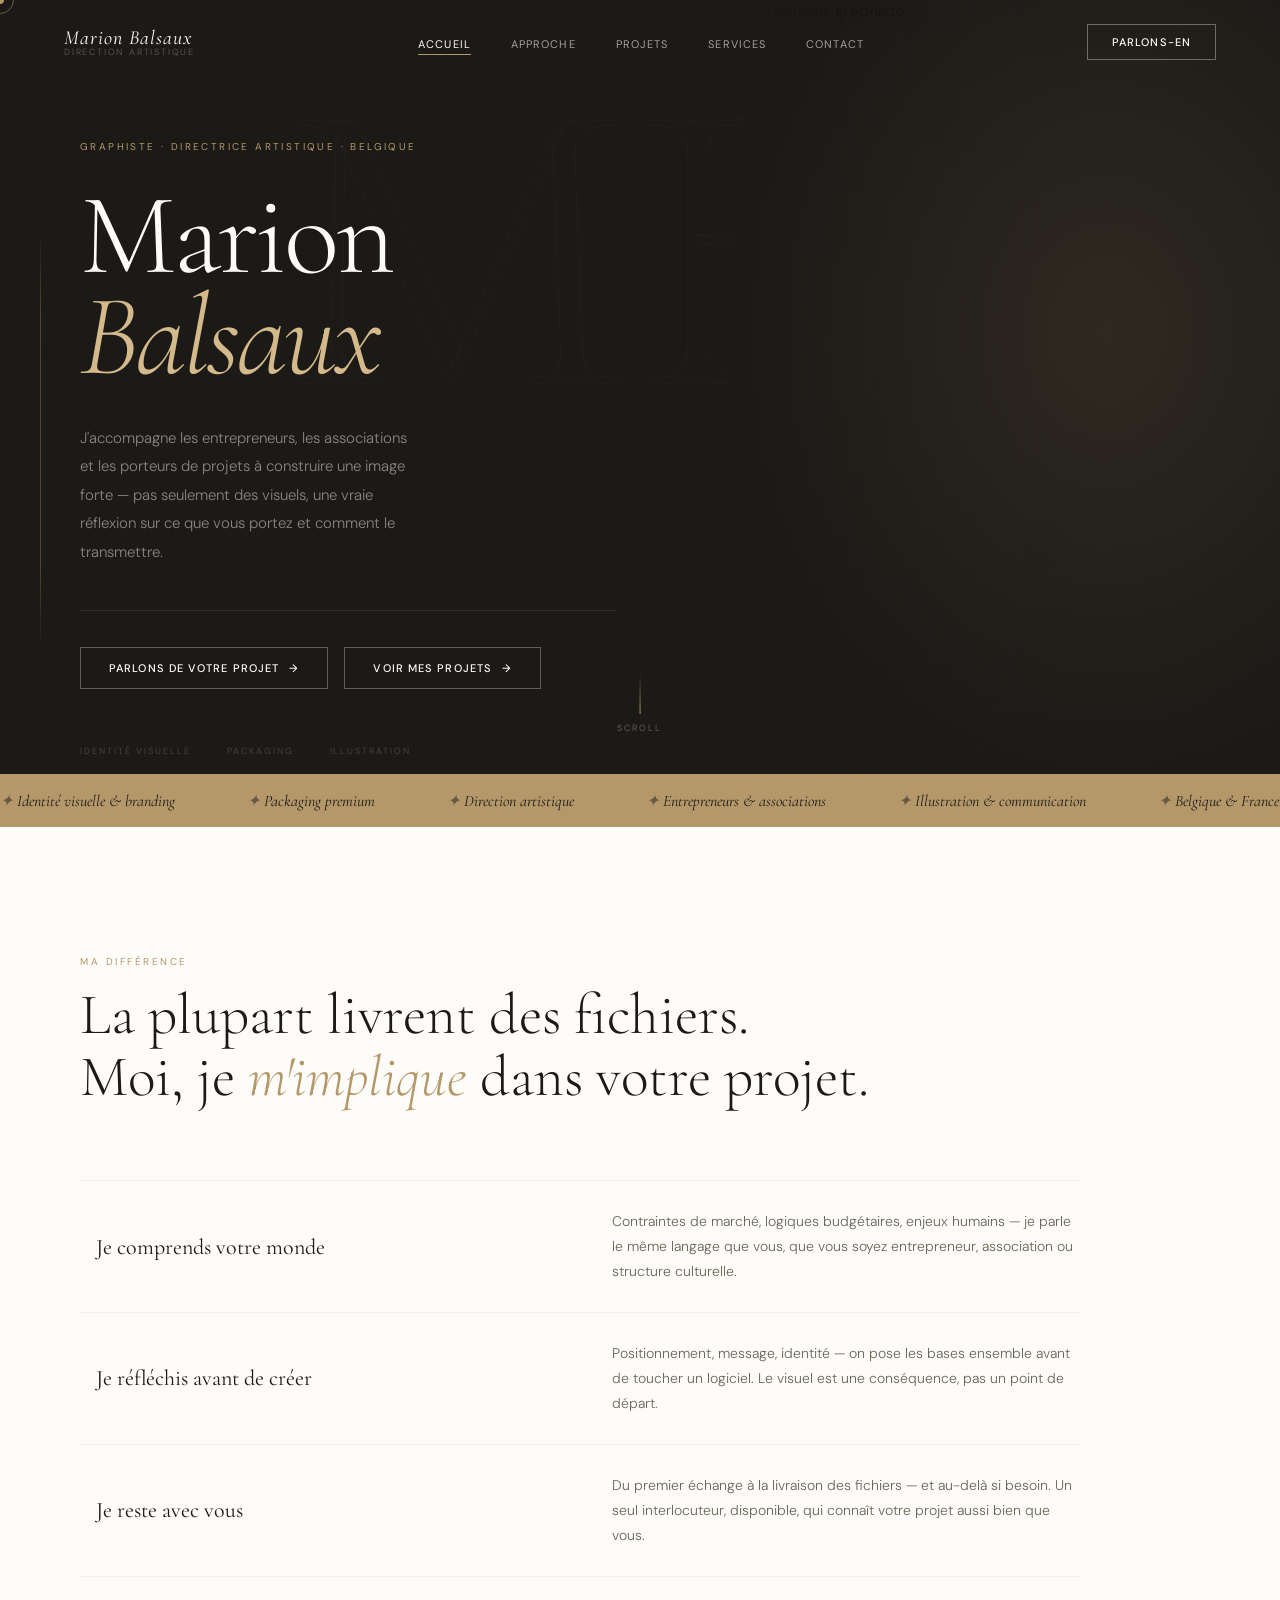
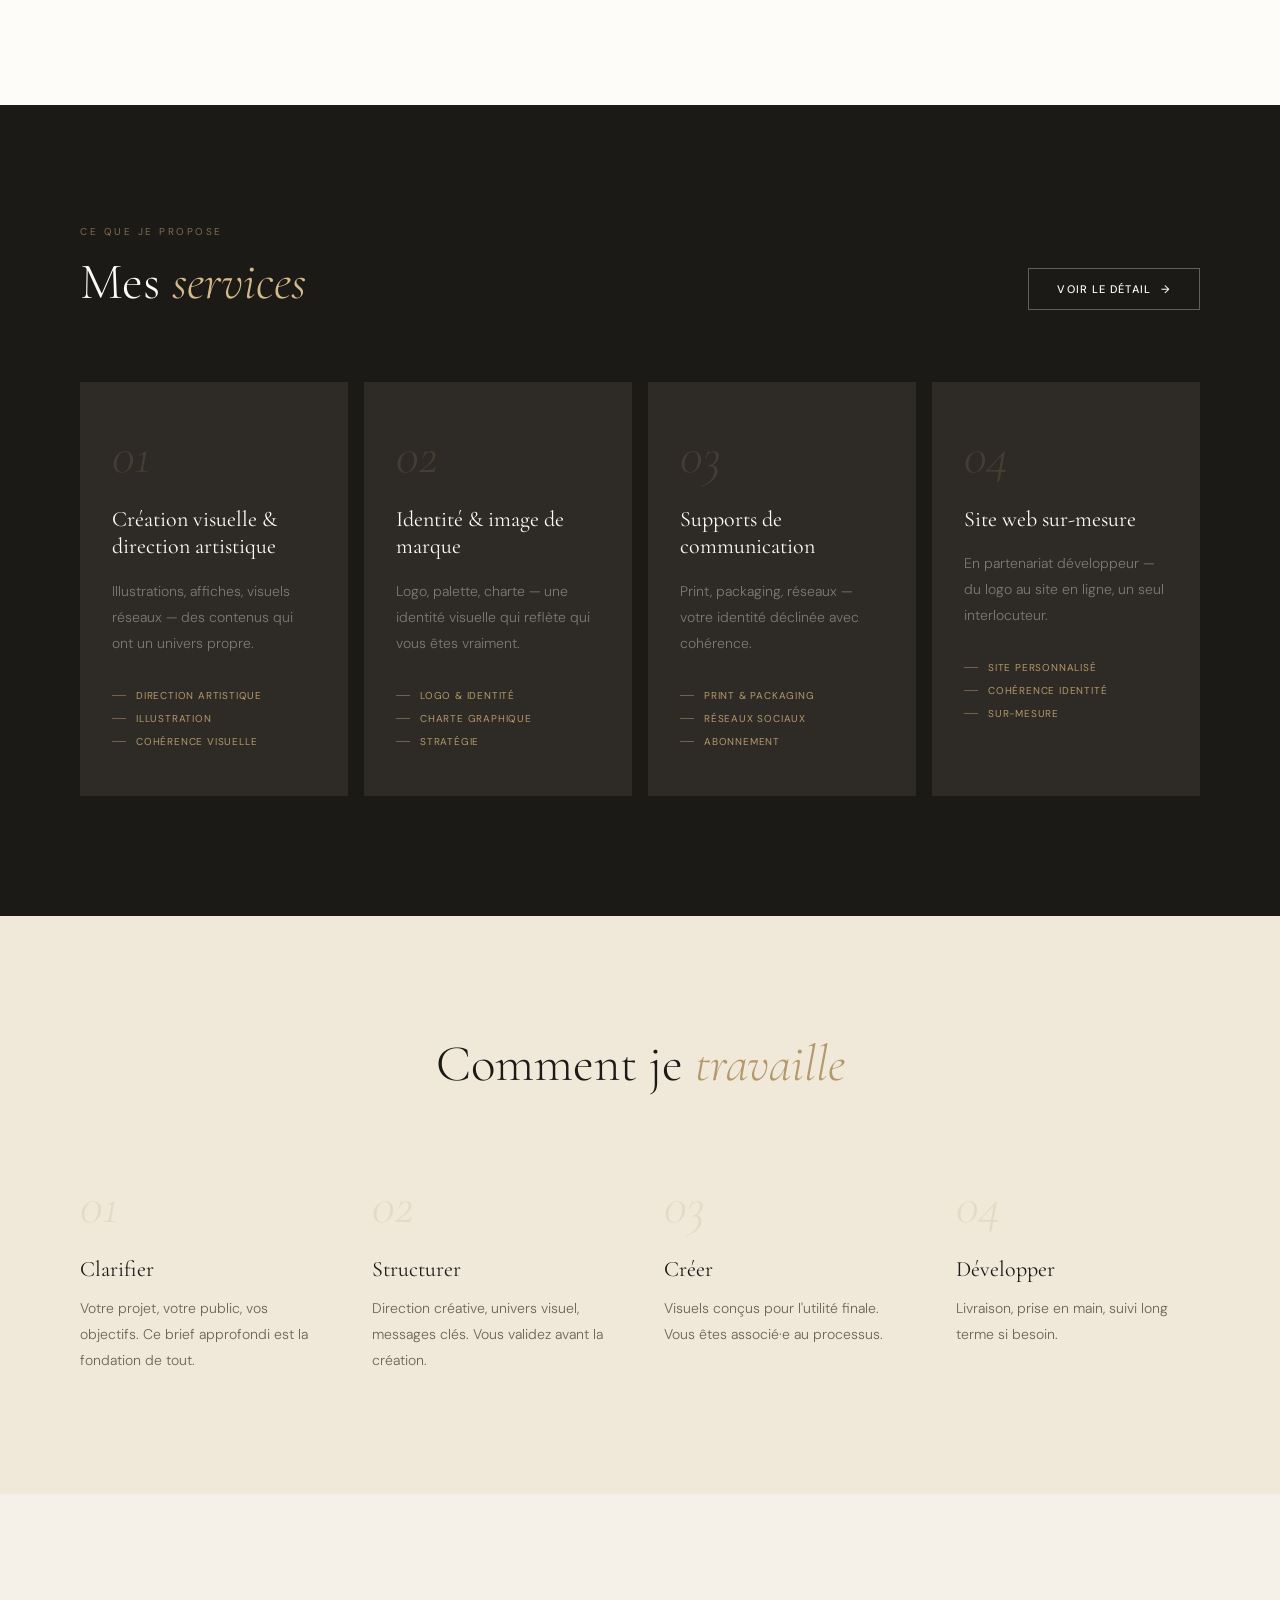
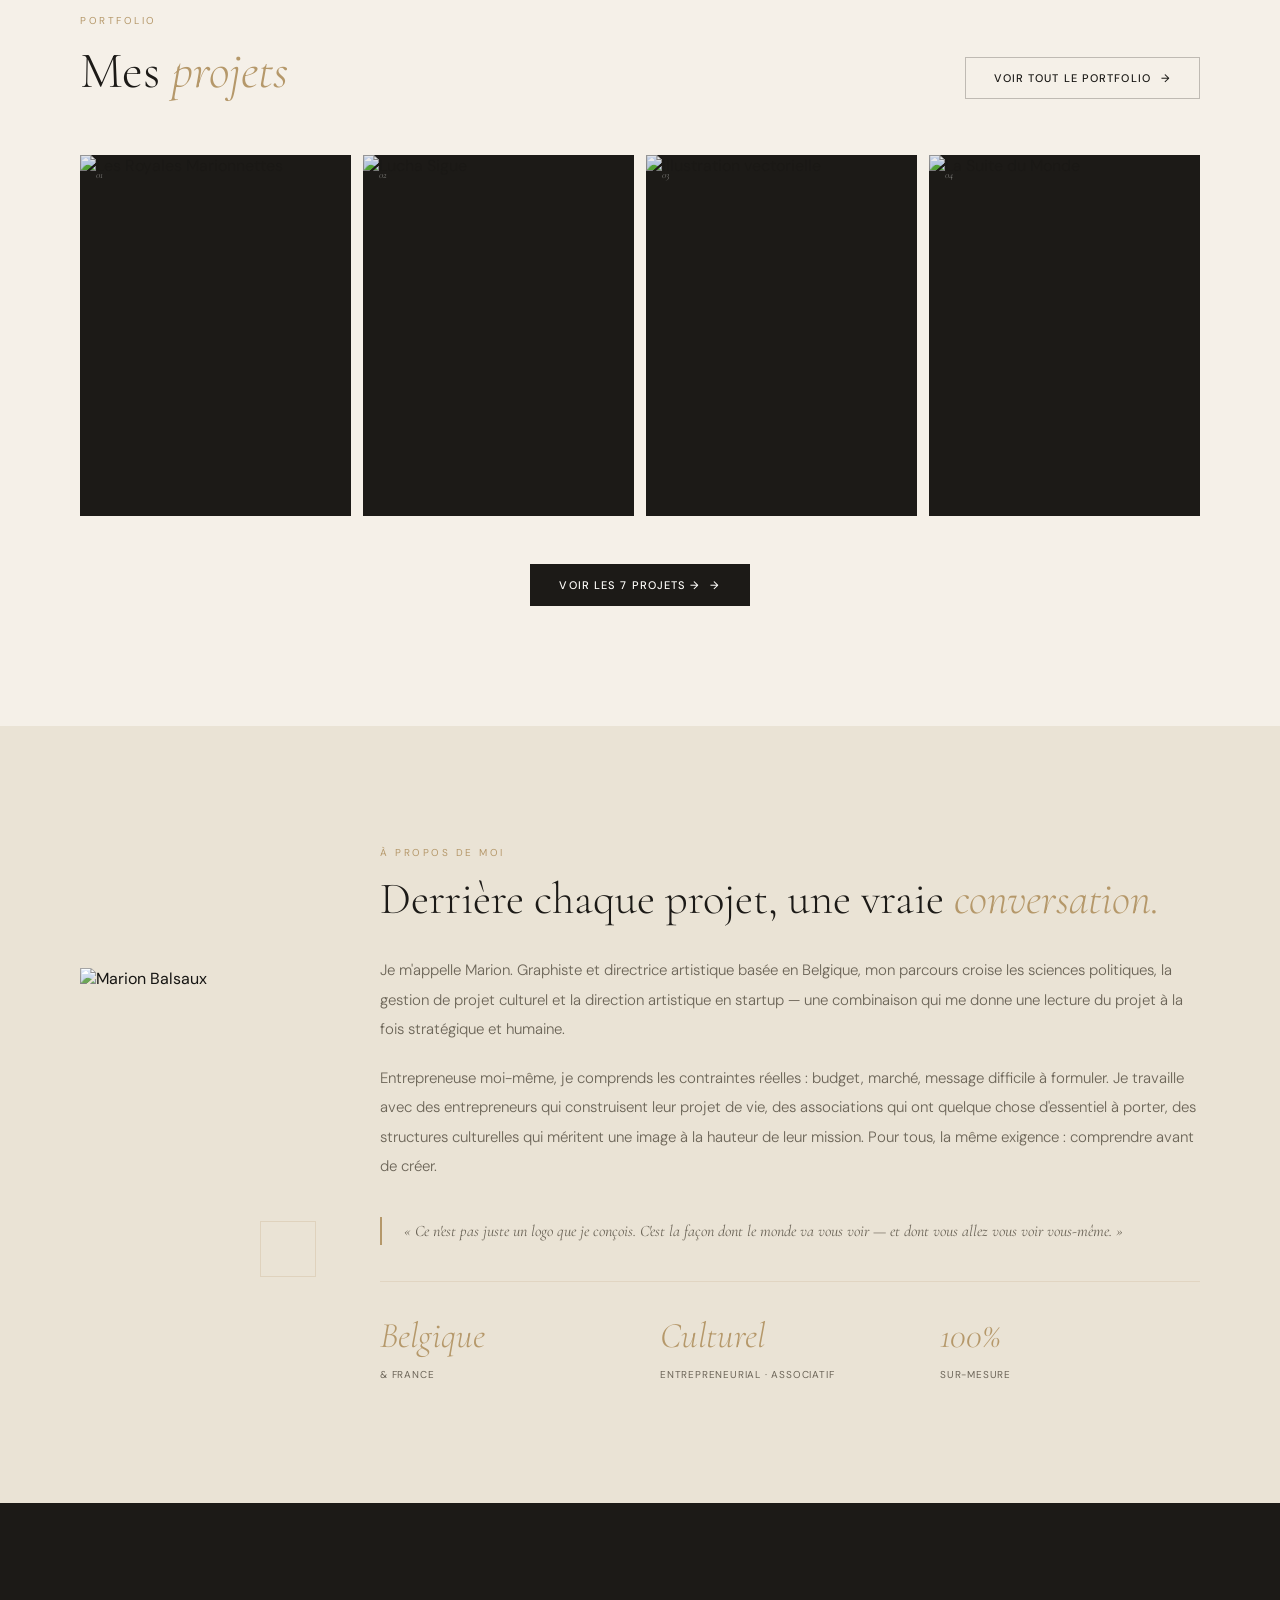
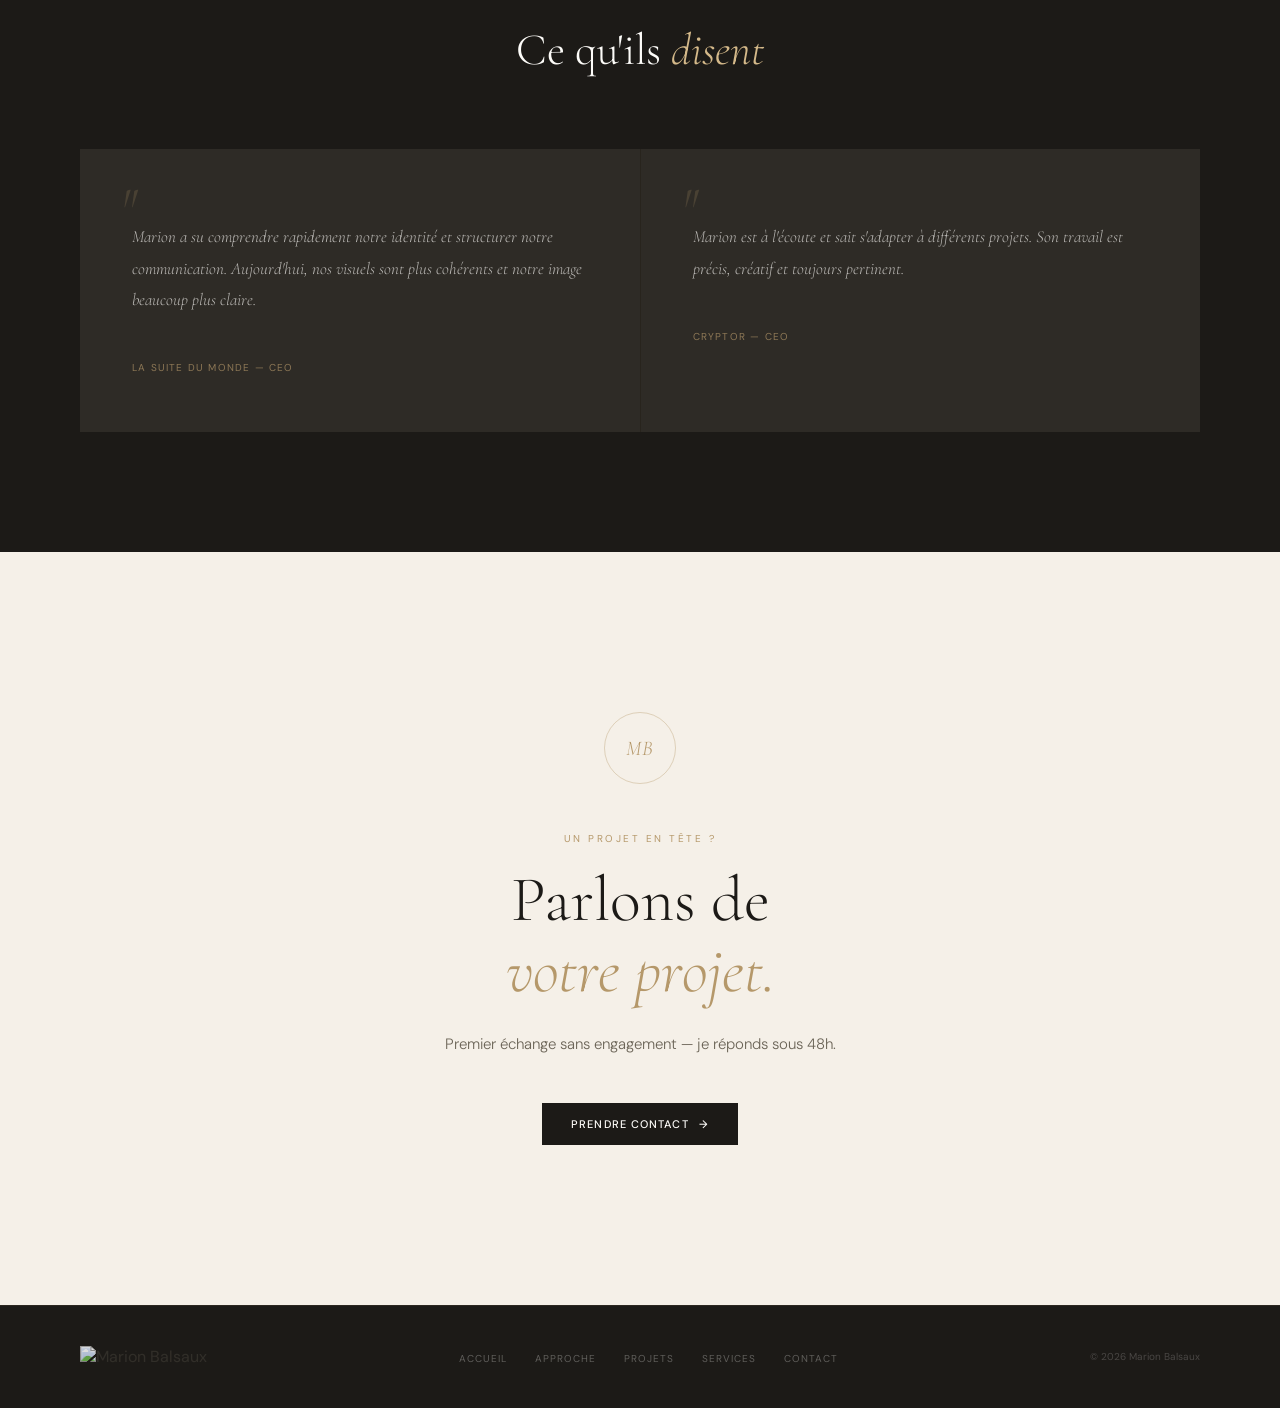
==== index.html @ 7f3f6e64 "Add files via upload" ====
<!DOCTYPE html>
<html lang="fr">
<head>
<meta charset="UTF-8"><meta name="viewport" content="width=device-width, initial-scale=1.0">
<title>Graphiste Belgique — Marion Balsaux | Identité visuelle & Direction artistique</title>
<meta name="description" content="Marion Balsaux, graphiste & directrice artistique en Belgique — identité visuelle, packaging, illustration et accompagnement créatif pour entrepreneurs, associations et porteurs de projets.">
<link rel="preconnect" href="https://fonts.googleapis.com"><link rel="preconnect" href="https://fonts.gstatic.com" crossorigin>
<link href="https://fonts.googleapis.com/css2?family=Cormorant+Garamond:ital,wght@0,300;0,400;0,600;1,300;1,400&family=DM+Sans:wght@300;400;500&display=swap" rel="stylesheet">
<link rel="stylesheet" href="styles.css">
<style>
/* ══════════════════════════════════════════
   HERO
══════════════════════════════════════════ */
.hero {
  height: 86vh;
  min-height: 580px;
  max-height: 900px;
  background: var(--dark);
  display: grid;
  grid-template-columns: 55% 45%;
  position: relative;
  overflow: hidden;
  align-items: stretch;
}
/* Canvas fumée */
#hero-smoke {
  position: absolute;
  inset: 0;
  width: 100%;
  height: 100%;
  pointer-events: none;
  z-index: 1;
  opacity: 1;
}

/* Filigrane décoratif */
.hero-bg-num {
  position: absolute;
  left: 22%;
  top: 40px;
  font-family: var(--serif);
  font-size: 420px;
  font-weight: 300;
  line-height: 1;
  color: transparent;
  -webkit-text-stroke: 1px rgba(181,152,106,.04);
  pointer-events: none;
  user-select: none;
  z-index: 1;
}

/* Colonne gauche */
.hero-left {
  padding: 140px 88px 72px 80px;
  display: flex;
  flex-direction: column;
  justify-content: flex-end;
  position: relative;
  z-index: 2;
}

/* Accent vertical doré — signature éditoriale */
.hero-left::before {
  content: '';
  position: absolute;
  left: 40px;
  top: 28%;
  bottom: 22%;
  width: 1px;
  background: linear-gradient(to bottom,
    transparent 0%,
    rgba(181,152,106,.35) 20%,
    rgba(181,152,106,.35) 80%,
    transparent 100%
  );
  z-index: 1;
}

.hero-eyebrow {
  font-size: 10px;
  letter-spacing: .24em;
  text-transform: uppercase;
  color: var(--gold);
  margin-bottom: 32px;
  opacity: 0;
  animation: fadeUp .8s ease .2s forwards;
}

.hero-title {
  font-family: var(--serif);
  font-size: clamp(72px, 9vw, 120px);
  font-weight: 300;
  line-height: .88;
  color: var(--white);
  margin-bottom: 36px;
  letter-spacing: -.028em;
  opacity: 0;
  animation: fadeUp .8s ease .35s forwards;
}
.hero-title em {
  font-style: italic;
  color: var(--gold-light);
  display: block;
}

.hero-desc {
  font-size: 15px;
  font-weight: 300;
  line-height: 1.9;
  color: rgba(253,252,249,.48);
  max-width: 340px;
  margin-bottom: 0;
  opacity: 0;
  animation: fadeUp .8s ease .5s forwards;
}

/* Séparateur + CTA */
.hero-actions {
  display: flex;
  gap: 16px;
  flex-wrap: wrap;
  opacity: 0;
  animation: fadeUp .8s ease .65s forwards;
  margin-top: 44px;
  padding-top: 36px;
  border-top: 1px solid rgba(253,252,249,.09);
}

/* Pied de hero — micro-détails éditoriaux */
.hero-meta {
  display: flex;
  gap: 36px;
  margin-top: 56px;
  opacity: 0;
  animation: fadeIn 1.2s ease 1s forwards;
}
.hero-meta-item {
  font-size: 9px;
  letter-spacing: .22em;
  text-transform: uppercase;
  color: rgba(253,252,249,.18);
}

/* Colonne droite — portrait éditorial DA */
.hero-right {
  position: relative;
  overflow: hidden;
  z-index: 2;
  display: flex;
  align-items: flex-end;
  justify-content: center;
  /* Découpe diagonale — signature éditoriale */
  clip-path: polygon(9% 0%, 100% 0%, 100% 100%, 0% 100%);
}

/* Traitement photo : N&B + contraste DA */
.hero-photo {
  width: 100%;
  height: 100%;
  object-fit: cover;
  object-position: center 15%;
  filter: grayscale(100%) contrast(1.3) brightness(.82);
  opacity: .55;
}

/* Gradient : fondu gauche + bas + touche dorée */
.hero-photo-overlay {
  position: absolute;
  inset: 0;
  background:
    linear-gradient(to right, var(--dark) 0%, rgba(28,26,23,.6) 28%, transparent 58%),
    linear-gradient(to top, var(--dark) 0%, transparent 16%);
  z-index: 1;
}

/* Voile duotone or — couche finale éditoriale */
.hero-right::after {
  content: '';
  position: absolute;
  inset: 0;
  background: radial-gradient(
    ellipse at 70% 40%,
    rgba(181,152,106,.12) 0%,
    transparent 65%
  );
  z-index: 2;
  pointer-events: none;
}

.hero-scroll {
  position: absolute;
  bottom: 40px;
  left: 50%;
  transform: translateX(-50%);
  display: flex;
  flex-direction: column;
  align-items: center;
  gap: 8px;
  font-size: 9px;
  letter-spacing: .22em;
  text-transform: uppercase;
  color: rgba(253,252,249,.3);
  opacity: 0;
  animation: fadeIn 1s ease 1.4s forwards;
  z-index: 3;
}
.hero-line {
  width: 1px;
  height: 40px;
  background: linear-gradient(to bottom, transparent, var(--gold));
  animation: scrollLine 2.4s ease-in-out infinite;
}

/* ══════════════════════════════════════════
   ABOUT STRIP
══════════════════════════════════════════ */
.about-strip {
  padding: 120px 80px;
  display: grid;
  /* Photo discrète à gauche — placeholder en attente d'une 2e photo de Marion */
  grid-template-columns: 220px 1fr;
  gap: 80px;
  align-items: center;
  background: var(--beige-dark);
}
.about-photo-wrap {
  position: relative;
  display: flex;
  flex-direction: column;
  align-items: flex-start;
}
/* Placeholder en attendant la photo About distincte */
.about-photo-placeholder {
  width: 100%;
  max-width: 220px;
  aspect-ratio: 3/4;
  border: 1px solid rgba(181,152,106,.18);
  display: flex;
  flex-direction: column;
  align-items: center;
  justify-content: center;
  gap: 18px;
  background: rgba(181,152,106,.03);
}
.about-placeholder-initials {
  font-family: var(--serif);
  font-size: 48px;
  font-weight: 300;
  font-style: italic;
  color: rgba(181,152,106,.22);
  letter-spacing: .06em;
  line-height: 1;
}
.about-placeholder-rule {
  width: 28px;
  height: 1px;
  background: rgba(181,152,106,.18);
}
.about-photo {
  width: 100%;
  max-width: 220px;
  aspect-ratio: 3/4;
  object-fit: cover;
  object-position: center 15%;
  display: block;
  filter: saturate(.65) contrast(1.05);
}
.about-photo-deco {
  position: absolute;
  bottom: -16px;
  right: -16px;
  width: 56px;
  height: 56px;
  border: 1px solid rgba(181,152,106,.22);
}
.about-title {
  font-family: var(--serif);
  font-size: clamp(34px, 3.5vw, 52px);
  font-weight: 300;
  line-height: 1.1;
  margin-bottom: 32px;
}
.about-title em { font-style: italic; color: var(--gold); }
.about-text {
  font-size: 15px;
  font-weight: 300;
  line-height: 1.95;
  color: var(--text-muted);
  margin-bottom: 20px;
}
.about-quote {
  font-family: var(--serif);
  font-size: 16px;
  font-style: italic;
  color: var(--text-muted);
  border-left: 2px solid var(--gold);
  padding-left: 22px;
  margin: 36px 0;
  line-height: 1.75;
}
.about-stats {
  display: grid;
  grid-template-columns: repeat(3, 1fr);
  gap: 20px;
  padding-top: 36px;
  border-top: 1px solid rgba(181,152,106,.18);
  margin-top: 36px;
}
.stat-n {
  font-family: var(--serif);
  font-size: 36px;
  font-weight: 300;
  font-style: italic;
  color: var(--gold);
  display: block;
  line-height: 1;
  margin-bottom: 8px;
}
.stat-l {
  font-size: 10px;
  letter-spacing: .08em;
  text-transform: uppercase;
  color: var(--text-muted);
  line-height: 1.6;
}

/* ══════════════════════════════════════════
   INTRO — LA DIFFÉRENCE
══════════════════════════════════════════ */
.intro {
  padding: 128px 80px;
  background: var(--white);
}
.intro-inner { max-width: 1000px; }
.intro-title {
  font-family: var(--serif);
  font-size: clamp(40px, 4.5vw, 66px);
  font-weight: 300;
  line-height: 1.08;
  margin-bottom: 72px;
}
.intro-title em { font-style: italic; color: var(--gold); }
.pillars { display: flex; flex-direction: column; }
.pillar {
  padding: 28px 0 28px 16px;
  border-bottom: 1px solid rgba(181,152,106,.13);
  display: grid;
  grid-template-columns: 1fr 1fr;
  gap: 48px;
  align-items: center;
  transition: padding-left .35s ease, background .35s ease;
  cursor: default;
}
.pillar:first-child { border-top: 1px solid rgba(181,152,106,.13); }
.pillar:hover { padding-left: 28px; background: rgba(181,152,106,.03); }
.pillar-name {
  font-family: var(--serif);
  font-size: 22px;
  font-weight: 400;
}
.pillar-desc {
  font-size: 14px;
  font-weight: 300;
  color: var(--text-muted);
  line-height: 1.78;
}

/* ══════════════════════════════════════════
   SERVICES CARDS (dark)
══════════════════════════════════════════ */
.svcs-dark { background: var(--dark); padding: 120px 80px; }
.svcs-dark-header {
  display: flex;
  justify-content: space-between;
  align-items: flex-end;
  margin-bottom: 72px;
}
.svcs-title {
  font-family: var(--serif);
  font-size: clamp(36px, 4vw, 54px);
  font-weight: 300;
  color: var(--white);
  line-height: 1.1;
}
.svcs-title em { font-style: italic; color: var(--gold-light); }
.svcs-grid {
  display: grid;
  grid-template-columns: repeat(4, 1fr);
  gap: 16px;
  background: transparent;
}
.svc {
  background: var(--dark-mid);
  padding: 48px 32px;
  transition: background .35s;
  cursor: none;
}
.svc:hover { background: rgba(50,47,42,1); }
.svc-n {
  font-family: var(--serif);
  font-size: 52px;
  font-style: italic;
  font-weight: 300;
  color: rgba(181,152,106,.18);
  line-height: 1;
  margin-bottom: 24px;
  display: block;
  user-select: none;
}
.svc-t {
  font-family: var(--serif);
  font-size: 22px;
  font-weight: 400;
  color: var(--white);
  line-height: 1.25;
  margin-bottom: 18px;
}
.svc-d {
  font-size: 14px;
  font-weight: 300;
  color: rgba(253,252,249,.38);
  line-height: 1.85;
  margin-bottom: 32px;
}
.svc-tags { display: flex; flex-direction: column; gap: 10px; }
.svc-tag {
  font-size: 10px;
  letter-spacing: .08em;
  text-transform: uppercase;
  color: var(--gold);
  display: flex;
  align-items: center;
  gap: 10px;
}
.svc-tag::before {
  content: '';
  width: 14px;
  height: 1px;
  background: var(--gold);
  flex-shrink: 0;
  opacity: .5;
}

/* ══════════════════════════════════════════
   MÉTHODE
══════════════════════════════════════════ */
.meth { padding: 120px 80px; background: var(--beige-mid); }
.meth-title {
  font-family: var(--serif);
  font-size: clamp(36px, 4vw, 54px);
  font-weight: 300;
  line-height: 1.1;
  text-align: center;
  margin-bottom: 88px;
}
.meth-title em { font-style: italic; color: var(--gold); }
.meth-steps {
  display: grid;
  grid-template-columns: repeat(4, 1fr);
  gap: 48px;
  position: relative;
}
.meth-steps::before { display: none; }
.meth-step { text-align: left; }
.meth-num {
  font-family: var(--serif);
  font-size: 52px;
  font-style: italic;
  font-weight: 300;
  color: rgba(181,152,106,.18);
  line-height: 1;
  margin-bottom: 24px;
  display: block;
  user-select: none;
}
.meth-nt {
  font-family: var(--serif);
  font-size: 22px;
  font-weight: 400;
  margin-bottom: 14px;
}
.meth-nd {
  font-size: 14px;
  font-weight: 300;
  line-height: 1.85;
  color: var(--text-muted);
}

/* ══════════════════════════════════════════
   PROJETS — APERÇU HOME (layout éditorial)
   Inspiration : book de DA / galerie de studio
   Titres sous les images, pas d'overlay générique
══════════════════════════════════════════ */
/* ═══════════════════════════════════════════
   SECTION PROJETS HOME — grille 4 colonnes
═══════════════════════════════════════════ */
.projets-home { padding: 120px 80px; background: var(--beige); }
.projets-home-header {
  display: flex;
  justify-content: space-between;
  align-items: flex-end;
  margin-bottom: 56px;
}
.projets-title {
  font-family: var(--serif);
  font-size: clamp(36px, 4vw, 54px);
  font-weight: 300;
  line-height: 1.1;
}
.projets-title em { font-style: italic; color: var(--gold); }

/* Grille 4 colonnes */
.proj-grid {
  display: grid;
  grid-template-columns: repeat(4, 1fr);
  gap: 12px;
}
.proj-thumb {
  display: block;
  text-decoration: none;
  position: relative;
  overflow: hidden;
  background: var(--dark);
  cursor: none;
}
/* Image — ratio portrait, toujours rempli */
.proj-thumb-img {
  aspect-ratio: 3/4;
  overflow: hidden;
  display: block;
}
.proj-thumb-img img {
  width: 100%; height: 100%;
  object-fit: cover;
  display: block;
  transition: transform .9s cubic-bezier(.25,.46,.45,.94), opacity .4s;
  filter: brightness(.92);
}
.proj-thumb:hover .proj-thumb-img img {
  transform: scale(1.06);
  opacity: .75;
  filter: brightness(.7);
}
/* Numéro discret en haut */
.proj-thumb-num {
  position: absolute; top: 14px; left: 16px;
  font-family: var(--serif); font-size: 10px; font-style: italic;
  color: rgba(253,252,249,.4);
  z-index: 2; pointer-events: none;
}
/* Overlay — révélé au hover */
.proj-thumb-overlay {
  position: absolute; inset: 0;
  background: linear-gradient(to top, rgba(20,18,16,.90) 45%, rgba(20,18,16,.1) 85%);
  display: flex; flex-direction: column; justify-content: flex-end;
  padding: 28px 22px;
  opacity: 0;
  transform: translateY(8px);
  transition: opacity .35s ease, transform .35s ease;
}
.proj-thumb:hover .proj-thumb-overlay { opacity: 1; transform: translateY(0); }
.proj-thumb-cat {
  font-size: 8px; letter-spacing: .2em; text-transform: uppercase;
  color: var(--gold-light); margin-bottom: 10px; display: block;
}
.proj-thumb-name {
  font-family: var(--serif); font-size: 18px; font-weight: 400;
  font-style: italic; color: var(--white); display: block; line-height: 1.2;
}
.proj-thumb-arrow {
  display: inline-block; font-size: 13px; color: var(--gold);
  margin-top: 10px; transform: translateX(-8px);
  transition: transform .3s ease; opacity: 0;
  transition: transform .35s ease, opacity .35s ease;
}
.proj-thumb:hover .proj-thumb-arrow { transform: translateX(0); opacity: 1; }

.ph-footer { margin-top: 48px; text-align: center; }

/* ══════════════════════════════════════════
   TÉMOIGNAGES
══════════════════════════════════════════ */
.testi { background: var(--dark); padding: 120px 80px; }
.testi-title {
  font-family: var(--serif);
  font-size: clamp(36px, 3.5vw, 52px);
  font-weight: 300;
  color: var(--white);
  text-align: center;
  margin-bottom: 72px;
}
.testi-title em { font-style: italic; color: var(--gold-light); }
.testi-grid {
  display: grid;
  grid-template-columns: 1fr 1fr;
  gap: 1px;
  background: rgba(181,152,106,.08);
}
.testi-c {
  background: var(--dark-mid);
  padding: 56px 52px;
  position: relative;
}
.testi-c::before {
  content: '"';
  position: absolute;
  top: 32px;
  left: 40px;
  font-family: var(--serif);
  font-size: 52px;
  font-style: italic;
  color: var(--gold);
  opacity: .2;
  line-height: 1;
}
.testi-tx {
  font-family: var(--serif);
  font-size: 17px;
  font-style: italic;
  font-weight: 300;
  line-height: 1.85;
  color: rgba(253,252,249,.68);
  margin-bottom: 40px;
  padding-top: 16px;
}
.testi-au {
  font-size: 10px;
  letter-spacing: .12em;
  text-transform: uppercase;
  color: var(--gold);
  opacity: .7;
}

/* ══════════════════════════════════════════
   RESPONSIVE
══════════════════════════════════════════ */
@media(max-width:900px){
  .hero { grid-template-columns: 1fr; height: auto; min-height: auto; max-height: none; }
  .hero-left { padding: 120px 24px 80px; min-height: 90vh; border-left: none; }
  .hero-left::before { display: none; }
  .hero-right { display: none; }
  .hero-meta { flex-wrap: wrap; gap: 16px; margin-top: 36px; }
  .about-strip { grid-template-columns: 1fr; padding: 80px 24px; gap: 40px; }
  .about-photo-wrap { display: none; }
  .intro { padding: 80px 24px; }
  .svcs-dark { padding: 80px 24px; }
  .svcs-grid { grid-template-columns: 1fr; }
  .svcs-dark-header { flex-direction: column; align-items: flex-start; gap: 20px; }
  .meth { padding: 80px 24px; }
  .meth-steps { grid-template-columns: 1fr 1fr; gap: 32px; }
  .meth-steps::before { display: none; }
  .projets-home { padding: 80px 24px; }
  .projets-home-header { flex-direction: column; align-items: flex-start; gap: 20px; }
  .proj-grid { grid-template-columns: repeat(2, 1fr); gap: 2px; }
  .ph-col { flex-direction: row; }
  .testi { padding: 80px 24px; }
  .testi-grid { grid-template-columns: 1fr; background: none; gap: 2px; }
}
</style>
</head>
<body>
<div class="cursor" id="cursor"></div>
<div class="cursor-follower" id="follower"></div>

<nav id="main-nav">
  <a href="index.html" class="nav-logo">
    <span class="nav-logo-mb"><span>Marion Balsaux</span><span>Direction Artistique</span></span>
  </a>
  <ul class="nav-links">
    <li><a href="index.html" class="active">Accueil</a></li>
    <li><a href="approche.html">Approche</a></li>
    <li><a href="projets.html">Projets</a></li>
    <li><a href="services.html">Services</a></li>
    <li><a href="contact.html">Contact</a></li>
  </ul>
  <a href="contact.html" class="nav-cta">Parlons-en</a>
</nav>

<!-- HERO -->
<section class="hero">
  <canvas id="hero-smoke" aria-hidden="true"></canvas>
  <div class="hero-bg-num">MB</div>
  <div class="hero-left">
    <p class="hero-eyebrow">Graphiste · Directrice artistique · Belgique</p>
    <h1 class="hero-title">Marion<br><em>Balsaux</em></h1>
    <p class="hero-desc">J'accompagne les entrepreneurs, les associations et les porteurs de projets à construire une image forte — pas seulement des visuels, une vraie réflexion sur ce que vous portez et comment le transmettre.</p>
    <div class="hero-actions">
      <a href="contact.html" class="btn btn--outline-w">Parlons de votre projet</a>
      <a href="projets.html" class="btn btn--outline-w" style="background:transparent">Voir mes projets</a>
    </div>
    <div class="hero-meta">
      <span class="hero-meta-item">Identité visuelle</span>
      <span class="hero-meta-item">Packaging</span>
      <span class="hero-meta-item">Illustration</span>
    </div>
  </div>
  <div class="hero-right">
    <img src="images/site/photo-marion-hero.jpg" alt="Marion Balsaux graphiste" class="hero-photo">
    <div class="hero-photo-overlay"></div>
  </div>
  <div class="hero-scroll"><div class="hero-line"></div><span>Scroll</span></div>
</section>

<!-- MARQUEE -->
<div class="marquee-band">
  <div class="marquee-inner">
    <span class="marquee-item">Identité visuelle & branding</span>
    <span class="marquee-item">Packaging premium</span>
    <span class="marquee-item">Direction artistique</span>
    <span class="marquee-item">Entrepreneurs & associations</span>
    <span class="marquee-item">Illustration & communication</span>
    <span class="marquee-item">Belgique & France</span>
    <span class="marquee-item">Identité visuelle & branding</span>
    <span class="marquee-item">Packaging premium</span>
    <span class="marquee-item">Direction artistique</span>
    <span class="marquee-item">Entrepreneurs & associations</span>
    <span class="marquee-item">Illustration & communication</span>
    <span class="marquee-item">Belgique & France</span>
  </div>
</div>

<!-- INTRO / DIFFÉRENCE -->
<section class="intro">
  <div class="intro-inner">
    <span class="label">Ma différence</span>
    <h2 class="intro-title reveal">La plupart livrent des fichiers.<br>Moi, je <em>m'implique</em> dans votre projet.</h2>
    <div class="pillars">
      <div class="pillar reveal" data-delay="0">
        <span class="pillar-name">Je comprends votre monde</span>
        <span class="pillar-desc">Contraintes de marché, logiques budgétaires, enjeux humains — je parle le même langage que vous, que vous soyez entrepreneur, association ou structure culturelle.</span>
      </div>
      <div class="pillar reveal" data-delay="80">
        <span class="pillar-name">Je réfléchis avant de créer</span>
        <span class="pillar-desc">Positionnement, message, identité — on pose les bases ensemble avant de toucher un logiciel. Le visuel est une conséquence, pas un point de départ.</span>
      </div>
      <div class="pillar reveal" data-delay="160">
        <span class="pillar-name">Je reste avec vous</span>
        <span class="pillar-desc">Du premier échange à la livraison des fichiers — et au-delà si besoin. Un seul interlocuteur, disponible, qui connaît votre projet aussi bien que vous.</span>
      </div>
    </div>
  </div>
</section>

<!-- SERVICES -->
<section class="svcs-dark">
  <div class="svcs-dark-header reveal">
    <div><span class="label label--light">Ce que je propose</span><h2 class="svcs-title">Mes <em>services</em></h2></div>
    <a href="services.html" class="btn btn--outline-w" style="font-size:11px">Voir le détail</a>
  </div>
  <div class="svcs-grid">
    <div class="svc reveal" data-delay="0">
      <span class="svc-n">01</span>
      <h3 class="svc-t">Création visuelle & direction artistique</h3>
      <p class="svc-d">Illustrations, affiches, visuels réseaux — des contenus qui ont un univers propre.</p>
      <div class="svc-tags"><span class="svc-tag">Direction artistique</span><span class="svc-tag">Illustration</span><span class="svc-tag">Cohérence visuelle</span></div>
    </div>
    <div class="svc reveal" data-delay="80">
      <span class="svc-n">02</span>
      <h3 class="svc-t">Identité & image de marque</h3>
      <p class="svc-d">Logo, palette, charte — une identité visuelle qui reflète qui vous êtes vraiment.</p>
      <div class="svc-tags"><span class="svc-tag">Logo & identité</span><span class="svc-tag">Charte graphique</span><span class="svc-tag">Stratégie</span></div>
    </div>
    <div class="svc reveal" data-delay="160">
      <span class="svc-n">03</span>
      <h3 class="svc-t">Supports de communication</h3>
      <p class="svc-d">Print, packaging, réseaux — votre identité déclinée avec cohérence.</p>
      <div class="svc-tags"><span class="svc-tag">Print & packaging</span><span class="svc-tag">Réseaux sociaux</span><span class="svc-tag">Abonnement</span></div>
    </div>
    <div class="svc reveal" data-delay="240">
      <span class="svc-n">04</span>
      <h3 class="svc-t">Site web sur-mesure</h3>
      <p class="svc-d">En partenariat développeur — du logo au site en ligne, un seul interlocuteur.</p>
      <div class="svc-tags"><span class="svc-tag">Site personnalisé</span><span class="svc-tag">Cohérence identité</span><span class="svc-tag">Sur-mesure</span></div>
    </div>
  </div>
</section>

<!-- MÉTHODE -->
<section class="meth">
  <h2 class="meth-title reveal">Comment je <em>travaille</em></h2>
  <div class="meth-steps">
    <div class="meth-step reveal" data-delay="0"><div class="meth-num">01</div><h3 class="meth-nt">Clarifier</h3><p class="meth-nd">Votre projet, votre public, vos objectifs. Ce brief approfondi est la fondation de tout.</p></div>
    <div class="meth-step reveal" data-delay="100"><div class="meth-num">02</div><h3 class="meth-nt">Structurer</h3><p class="meth-nd">Direction créative, univers visuel, messages clés. Vous validez avant la création.</p></div>
    <div class="meth-step reveal" data-delay="200"><div class="meth-num">03</div><h3 class="meth-nt">Créer</h3><p class="meth-nd">Visuels conçus pour l'utilité finale. Vous êtes associé·e au processus.</p></div>
    <div class="meth-step reveal" data-delay="300"><div class="meth-num">04</div><h3 class="meth-nt">Développer</h3><p class="meth-nd">Livraison, prise en main, suivi long terme si besoin.</p></div>
  </div>
</section>

<!-- PROJETS APERÇU — 4 colonnes -->
<section class="projets-home">
  <div class="projets-home-header reveal">
    <div><span class="label">Portfolio</span><h2 class="projets-title">Mes <em>projets</em></h2></div>
    <a href="projets.html" class="btn btn--light">Voir tout le portfolio</a>
  </div>
  <div class="proj-grid">

    <a href="projets.html#royales" class="proj-thumb reveal" data-delay="0">
      <span class="proj-thumb-num">01</span>
      <div class="proj-thumb-img">
        <img src="images/royales/royales-01.jpg" alt="Les Royales Marionnettes">
      </div>
      <div class="proj-thumb-overlay">
        <span class="proj-thumb-cat">Branding · Print · Scénographie</span>
        <span class="proj-thumb-name">Les Royales Marionnettes</span>
        <span class="proj-thumb-arrow">→</span>
      </div>
    </a>

    <a href="projets.html#lucha" class="proj-thumb reveal" data-delay="80">
      <span class="proj-thumb-num">02</span>
      <div class="proj-thumb-img">
        <img src="images/lucha/lucha-02.jpg" alt="Lucha Sigue">
      </div>
      <div class="proj-thumb-overlay">
        <span class="proj-thumb-cat">Branding · Identité · Packaging</span>
        <span class="proj-thumb-name">Lucha Sigue</span>
        <span class="proj-thumb-arrow">→</span>
      </div>
    </a>

    <a href="projets.html#dad" class="proj-thumb reveal" data-delay="160">
      <span class="proj-thumb-num">03</span>
      <div class="proj-thumb-img">
        <img src="images/dad/dad-01.png" alt="Illustration vectorielle">
      </div>
      <div class="proj-thumb-overlay">
        <span class="proj-thumb-cat">Illustration vectorielle</span>
        <span class="proj-thumb-name">Illustration vectorielle</span>
        <span class="proj-thumb-arrow">→</span>
      </div>
    </a>

    <a href="projets.html#suite" class="proj-thumb reveal" data-delay="240">
      <span class="proj-thumb-num">04</span>
      <div class="proj-thumb-img">
        <img src="images/suite/suite-02.png" alt="La Suite du Monde">
      </div>
      <div class="proj-thumb-overlay">
        <span class="proj-thumb-cat">Illustration · Web · Stratégie</span>
        <span class="proj-thumb-name">La Suite du Monde</span>
        <span class="proj-thumb-arrow">→</span>
      </div>
    </a>

  </div>
  <div class="ph-footer reveal"><a href="projets.html" class="btn btn--dark">Voir les 7 projets →</a></div>
</section>

<!-- ABOUT -->
<section class="about-strip">
  <div class="about-photo-wrap reveal-l">
    <img src="images/site/photo-marion2.jpg" alt="Marion Balsaux" class="about-photo">
    <div class="about-photo-deco"></div>
  </div>
  <div class="reveal-r">
    <span class="label">À propos de moi</span>
    <h2 class="about-title">Derrière chaque projet, une vraie <em>conversation.</em></h2>
    <p class="about-text">Je m'appelle Marion. Graphiste et directrice artistique basée en Belgique, mon parcours croise les sciences politiques, la gestion de projet culturel et la direction artistique en startup — une combinaison qui me donne une lecture du projet à la fois stratégique et humaine.</p>
    <p class="about-text">Entrepreneuse moi-même, je comprends les contraintes réelles : budget, marché, message difficile à formuler. Je travaille avec des entrepreneurs qui construisent leur projet de vie, des associations qui ont quelque chose d'essentiel à porter, des structures culturelles qui méritent une image à la hauteur de leur mission. Pour tous, la même exigence : comprendre avant de créer.</p>
    <blockquote class="about-quote">« Ce n'est pas juste un logo que je conçois. C'est la façon dont le monde va vous voir — et dont vous allez vous voir vous-même. »</blockquote>
    <div class="about-stats">
      <div><span class="stat-n">Belgique</span><span class="stat-l">& France</span></div>
      <div><span class="stat-n">Culturel</span><span class="stat-l">Entrepreneurial · Associatif</span></div>
      <div><span class="stat-n">100%</span><span class="stat-l">Sur-mesure</span></div>
    </div>
  </div>
</section>

<!-- TESTI -->
<section class="testi">
  <h2 class="testi-title reveal">Ce qu'ils <em>disent</em></h2>
  <div class="testi-grid">
    <div class="testi-c reveal" data-delay="0"><p class="testi-tx">Marion a su comprendre rapidement notre identité et structurer notre communication. Aujourd'hui, nos visuels sont plus cohérents et notre image beaucoup plus claire.</p><span class="testi-au">La Suite du Monde — CEO</span></div>
    <div class="testi-c reveal" data-delay="120"><p class="testi-tx">Marion est à l'écoute et sait s'adapter à différents projets. Son travail est précis, créatif et toujours pertinent.</p><span class="testi-au">Cryptor — CEO</span></div>
  </div>
</section>

<!-- CTA -->
<section class="cta-section">
  <img src="images/site/logo_initiales.png" alt="" class="cta-mb-watermark" aria-hidden="true">
  <div class="cta-mb-seal reveal">
    <span class="cta-mb-letters">MB</span>
  </div>
  <span class="label" style="display:block;text-align:center;margin-bottom:20px;">Un projet en tête ?</span>
  <h2 class="cta-title reveal">Parlons de<br><em>votre projet.</em></h2>
  <p class="cta-text reveal">Premier échange sans engagement — je réponds sous 48h.</p>
  <a href="contact.html" class="btn btn--dark reveal">Prendre contact</a>
</section>

<footer>
  <a href="index.html" class="footer-logo-wrap">
    <img src="images/site/logo_horizontal-white.png" alt="Marion Balsaux" class="footer-logo-img" >
  </a>
  <ul class="footer-nav">
    <li><a href="index.html">Accueil</a></li>
    <li><a href="approche.html">Approche</a></li>
    <li><a href="projets.html">Projets</a></li>
    <li><a href="services.html">Services</a></li>
    <li><a href="contact.html">Contact</a></li>
  </ul>
  <span class="footer-copy">© 2026 Marion Balsaux</span>
</footer>
<script src="main.js"></script>
<script>
/* ── Smoke hero animation ── */
window.addEventListener('load', function() {
  const canvas = document.getElementById('hero-smoke');
  if (!canvas) return;
  const ctx = canvas.getContext('2d');
  let W = 0, H = 0, wisps = [], raf;

  function resize() {
    const rect = canvas.parentElement.getBoundingClientRect();
    W = canvas.width  = Math.round(rect.width)  || window.innerWidth;
    H = canvas.height = Math.round(rect.height) || Math.round(window.innerHeight * 0.86);
    /* Réinitialiser les volutes si on change de taille */
    if (wisps.length) wisps.forEach(w => w.reset(true));
  }

  function Wisp() { this.reset(true); }
  Wisp.prototype.reset = function(spread) {
    this.x    = Math.random() * W;
    this.y    = spread ? Math.random() * H : H + Math.random() * 80;
    this.r    = Math.random() * 90 + 50;          /* rayon 50–140 px */
    this.vx   = (Math.random() - 0.5) * 0.3;
    this.vy   = -(Math.random() * 0.3 + 0.1);
    this.grow = Math.random() * 0.15 + 0.05;
    this.maxO = Math.random() * 0.12 + 0.05;      /* 5–17 % — visible */
    this.life = 0;
    this.span = 260 + Math.floor(Math.random() * 300);
  };
  Wisp.prototype.tick = function() {
    this.x += this.vx;
    this.y += this.vy;
    this.r += this.grow;
    this.life++;
    const p = this.life / this.span;
    this.opacity = p < 0.25 ? (p / 0.25) * this.maxO
                 : p > 0.70 ? ((1 - p) / 0.30) * this.maxO
                 : this.maxO;
    if (this.life >= this.span || this.y + this.r < 0) this.reset(false);
  };
  Wisp.prototype.draw = function() {
    const g = ctx.createRadialGradient(this.x, this.y, 0, this.x, this.y, this.r);
    g.addColorStop(0,    `rgba(181,152,106,${this.opacity})`);
    g.addColorStop(0.5,  `rgba(181,152,106,${(this.opacity * 0.3).toFixed(3)})`);
    g.addColorStop(1,    'rgba(181,152,106,0)');
    ctx.beginPath();
    ctx.arc(this.x, this.y, this.r, 0, Math.PI * 2);
    ctx.fillStyle = g;
    ctx.fill();
  };

  function loop() {
    ctx.clearRect(0, 0, W, H);
    wisps.forEach(w => { w.tick(); w.draw(); });
    raf = requestAnimationFrame(loop);
  }

  resize();
  wisps = Array.from({ length: 22 }, () => new Wisp());
  loop();

  window.addEventListener('resize', resize);
  document.addEventListener('visibilitychange', () => {
    if (document.hidden) cancelAnimationFrame(raf);
    else loop();
  });
});
</script>
</body>
</html>
---- styles.css ----
/* ═══════════════════════════════════════════
   MARION BALSAUX — styles.css v3
   Clean rebuild with proper image handling
═══════════════════════════════════════════ */

:root {
  --beige: #F5F0E8;
  --beige-dark: #EAE3D5;
  --beige-mid: #F0E9DA;
  --dark: #1C1A17;
  --dark-mid: #2E2B26;
  --dark-light: #3D3A35;
  --gold: #B5986A;
  --gold-light: #D4B98A;
  --gold-pale: #EDD9B5;
  --white: #FDFCF9;
  --text-muted: #6B6457;
  --text-light: #9A9188;
  --serif: 'Cormorant Garamond', Georgia, serif;
  --sans: 'DM Sans', sans-serif;
}

*, *::before, *::after { box-sizing: border-box; margin: 0; padding: 0; }
html { scroll-behavior: smooth; }
body { font-family: var(--sans); background: var(--beige); color: var(--dark); overflow-x: hidden; cursor: none; }
img { max-width: 100%; display: block; }
a { color: inherit; }

/* ─── CURSOR ──────────────────────────────── */
.cursor { position: fixed; width: 8px; height: 8px; background: var(--gold); border-radius: 50%; pointer-events: none; z-index: 9999; transform: translate(-50%,-50%); transition: transform .1s ease; }
.cursor-follower { position: fixed; width: 28px; height: 28px; border: 1px solid var(--gold); border-radius: 50%; pointer-events: none; z-index: 9998; transform: translate(-50%,-50%); transition: all .15s ease; opacity: .5; }

/* ─── NAV ─────────────────────────────────── */
nav { position: fixed; top: 0; left: 0; right: 0; z-index: 100; padding: 24px 64px; display: flex; justify-content: space-between; align-items: center; transition: background .4s ease, padding .4s ease; }
nav.scrolled { background: rgba(245,240,232,.98); padding: 14px 64px; box-shadow: 0 1px 0 rgba(181,152,106,.2); }
/* Logo in nav */
.nav-logo { text-decoration: none; display: flex; align-items: center; }
/* Logo texte — Cormorant Garamond, élégant, fonctionne sur tous les fonds */
.nav-logo-mb {
  display: flex;
  flex-direction: column;
  gap: 1px;
  line-height: 1;
}
.nav-logo-mb span:first-child {
  font-family: var(--serif);
  font-size: 19px;
  font-weight: 400;
  font-style: italic;
  letter-spacing: .05em;
  color: var(--white);
  transition: color .3s;
}
.nav-logo-mb span:last-child {
  font-family: var(--sans);
  font-size: 8px;
  font-weight: 300;
  letter-spacing: .22em;
  text-transform: uppercase;
  color: rgba(253,252,249,.5);
  transition: color .3s;
}
nav.scrolled .nav-logo-mb span:first-child { color: var(--dark); }
nav.scrolled .nav-logo-mb span:last-child  { color: var(--text-muted); }
/* Texte fallback — masqué quand le logo image est activé */
.nav-logo-mb { font-family: var(--serif); font-size: 22px; font-weight: 400; letter-spacing: .04em; color: var(--white); line-height: 1; display: flex; flex-direction: column; gap: 0; }
nav.scrolled .nav-logo-mb { color: var(--dark); }
.nav-logo-mb span:first-child { font-size: 20px; font-style: italic; }
.nav-logo-mb span:last-child { font-size: 9px; letter-spacing: .2em; text-transform: uppercase; font-style: normal; opacity: .6; }
.nav-links { display: flex; gap: 40px; list-style: none; }
.nav-links a { font-size: 11px; font-weight: 400; letter-spacing: .1em; text-transform: uppercase; text-decoration: none; color: rgba(253,252,249,.6); transition: color .2s; position: relative; }
.nav-links a::after { content: ''; position: absolute; bottom: -4px; left: 0; right: 0; height: 1px; background: var(--gold); transform: scaleX(0); transition: transform .3s ease; }
.nav-links a:hover, .nav-links a.active { color: rgba(253,252,249,1); }
.nav-links a:hover::after, .nav-links a.active::after { transform: scaleX(1); }
nav.scrolled .nav-links a { color: var(--text-muted); }
nav.scrolled .nav-links a:hover, nav.scrolled .nav-links a.active { color: var(--dark); }
.nav-cta { font-size: 11px; font-weight: 500; letter-spacing: .1em; text-transform: uppercase; text-decoration: none; color: var(--white); background: transparent; border: 1px solid rgba(253,252,249,.35); padding: 10px 24px; transition: all .2s; }
.nav-cta:hover { background: var(--gold); border-color: var(--gold); }
nav.scrolled .nav-cta { color: var(--dark); border-color: var(--dark); }
nav.scrolled .nav-cta:hover { color: var(--white); background: var(--dark); }

/* ─── MARQUEE ─────────────────────────────── */
.marquee-band { background: var(--gold); padding: 16px 0; overflow: hidden; white-space: nowrap; }
.marquee-inner { display: inline-flex; gap: 72px; animation: marquee 24s linear infinite; }
.marquee-item { font-family: var(--serif); font-size: 16px; font-style: italic; color: var(--dark); flex-shrink: 0; }
.marquee-item::before { content: '✦  '; opacity: .5; }

/* ─── SECTION LABELS ──────────────────────── */
.label { font-size: 10px; letter-spacing: .25em; text-transform: uppercase; color: var(--gold); margin-bottom: 16px; display: block; }
.label--light { color: rgba(181,152,106,.65); }

/* ─── BUTTONS ─────────────────────────────── */
.btn { display: inline-flex; align-items: center; gap: 10px; font-size: 11px; font-weight: 500; letter-spacing: .1em; text-transform: uppercase; text-decoration: none; padding: 13px 28px; transition: all .3s ease; cursor: none; }
.btn::after { content: '→'; transition: transform .3s; }
.btn:hover::after { transform: translateX(4px); }
.btn--dark { color: var(--white); background: var(--dark); border: 1px solid var(--dark); }
.btn--dark:hover { background: var(--gold); border-color: var(--gold); }
.btn--light { color: var(--dark); background: transparent; border: 1px solid rgba(28,26,23,.25); }
.btn--light:hover { background: var(--dark); color: var(--white); border-color: var(--dark); }
.btn--outline-w { color: var(--white); background: transparent; border: 1px solid rgba(253,252,249,.3); }
.btn--outline-w:hover { background: var(--gold); border-color: var(--gold); }

/* ─── CTA SECTION ─────────────────────────── */
.cta-section { padding: 160px 80px; text-align: center; position: relative; overflow: hidden; background: var(--beige); }
/* Grandes initiales en fond — filigrane décoratif */
.cta-mb-watermark {
  position: absolute;
  top: 50%;
  left: 50%;
  transform: translate(-50%, -50%);
  width: 600px;
  height: auto;
  opacity: .06;
  pointer-events: none;
  user-select: none;
  z-index: 0;
}
/* Sceau MB — cercle doré élégant au-dessus du filigrane */
.cta-mb-seal {
  width: 72px;
  height: 72px;
  border: 1px solid rgba(181,152,106,.38);
  border-radius: 50%;
  display: flex;
  align-items: center;
  justify-content: center;
  margin: 0 auto 48px;
  position: relative;
  z-index: 1;
  transition: border-color .4s;
}
.cta-mb-seal:hover { border-color: rgba(181,152,106,.7); }
.cta-mb-letters {
  font-family: var(--serif);
  font-size: 21px;
  font-weight: 300;
  font-style: italic;
  color: var(--gold);
  letter-spacing: .06em;
}
/* Contenu CTA au-dessus du filigrane */
.cta-section .label,
.cta-section .cta-title,
.cta-section .cta-text,
.cta-section .btn { position: relative; z-index: 1; }
/* Filigrane fond (conservé, atténué) */
.cta-title { font-family: var(--serif); font-size: clamp(44px, 5vw, 70px); font-weight: 300; line-height: 1.1; margin-bottom: 24px; }
.cta-title em { font-style: italic; color: var(--gold); }
.cta-text { font-size: 15px; font-weight: 300; color: var(--text-muted); max-width: 460px; margin: 0 auto 44px; line-height: 1.9; }
.cta-note { display: block; margin-top: 20px; font-size: 13px; font-weight: 300; font-style: italic; color: var(--text-light); }

/* ─── FOOTER ──────────────────────────────── */
footer { background: var(--dark); padding: 40px 80px; display: flex; justify-content: space-between; align-items: center; border-top: 1px solid rgba(181,152,106,.1); }
.footer-logo-wrap { display: flex; align-items: center; gap: 12px; text-decoration: none; }
.footer-logo-img {
  display: block; height: 22px; width: auto; max-width: 160px;
  object-fit: contain;
  mix-blend-mode: screen;
  opacity: .85;
}
.footer-logo-text { font-family: var(--serif); font-size: 15px; font-weight: 400; color: rgba(253,252,249,.6); letter-spacing: .04em; }
.footer-nav { display: flex; gap: 28px; list-style: none; }
.footer-nav a { font-size: 10px; letter-spacing: .1em; text-transform: uppercase; text-decoration: none; color: rgba(253,252,249,.3); transition: color .2s; }
.footer-nav a:hover { color: var(--gold); }
.footer-copy { font-size: 10px; color: rgba(253,252,249,.2); }

/* ─── ANIMATIONS ──────────────────────────── */
@keyframes fadeUp { from { opacity: 0; transform: translateY(28px); } to { opacity: 1; transform: translateY(0); } }
@keyframes fadeIn { from { opacity: 0; } to { opacity: 1; } }
@keyframes marquee { from { transform: translateX(0); } to { transform: translateX(-50%); } }
@keyframes scrollLine { 0%{transform:scaleY(0);transform-origin:top} 50%{transform:scaleY(1);transform-origin:top} 51%{transform:scaleY(1);transform-origin:bottom} 100%{transform:scaleY(0);transform-origin:bottom} }

.reveal { opacity: 0; transform: translateY(24px); transition: opacity .7s ease, transform .7s ease; }
.reveal.visible { opacity: 1; transform: translateY(0); }
.reveal-l { opacity: 0; transform: translateX(-28px); transition: opacity .7s ease, transform .7s ease; }
.reveal-l.visible { opacity: 1; transform: translateX(0); }
.reveal-r { opacity: 0; transform: translateX(28px); transition: opacity .7s ease, transform .7s ease; }
.reveal-r.visible { opacity: 1; transform: translateX(0); }

/* ─── MOBILE ──────────────────────────────── */
@media (max-width: 900px) {
  nav { padding: 20px 24px; }
  nav.scrolled { padding: 14px 24px; }
  .nav-links, .nav-cta { display: none; }
  .cta-section { padding: 96px 24px; }
  footer { padding: 32px 24px; flex-direction: column; gap: 20px; text-align: center; }
  .footer-nav { flex-wrap: wrap; justify-content: center; gap: 16px; }
}
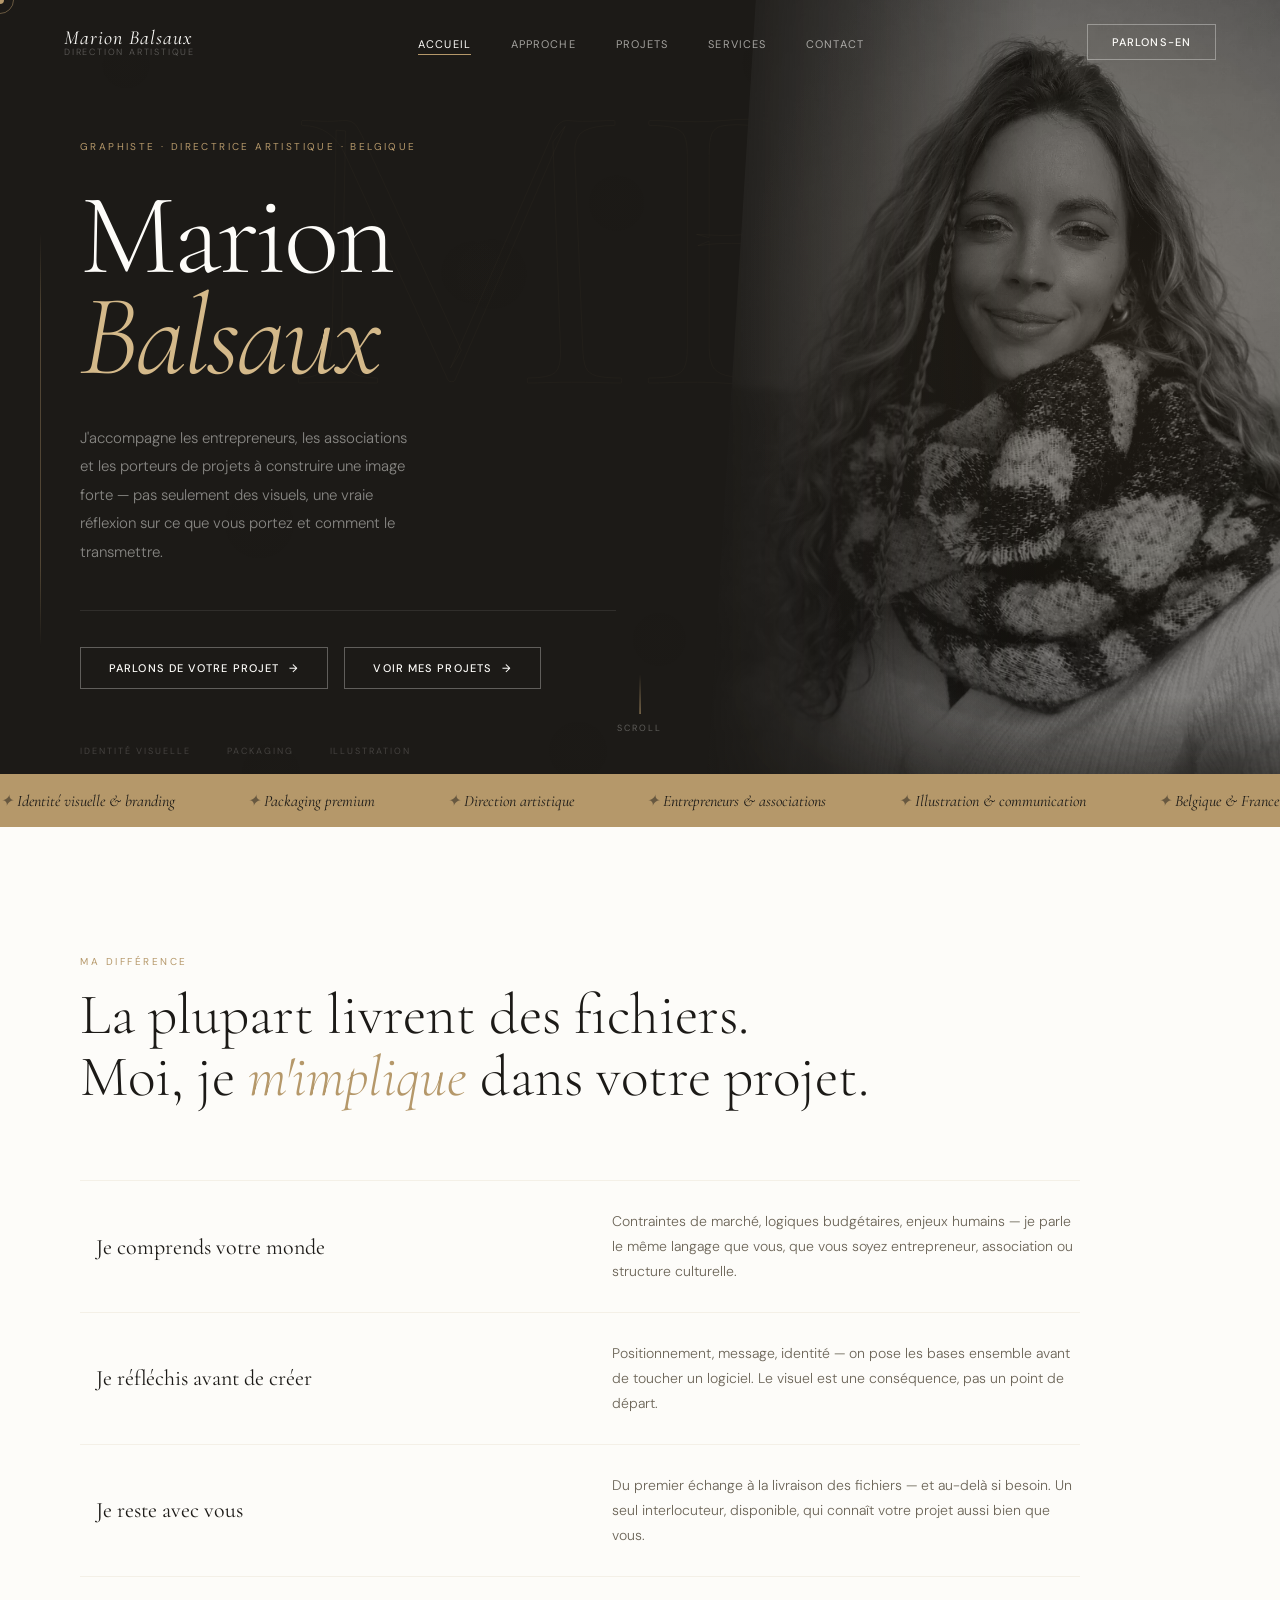
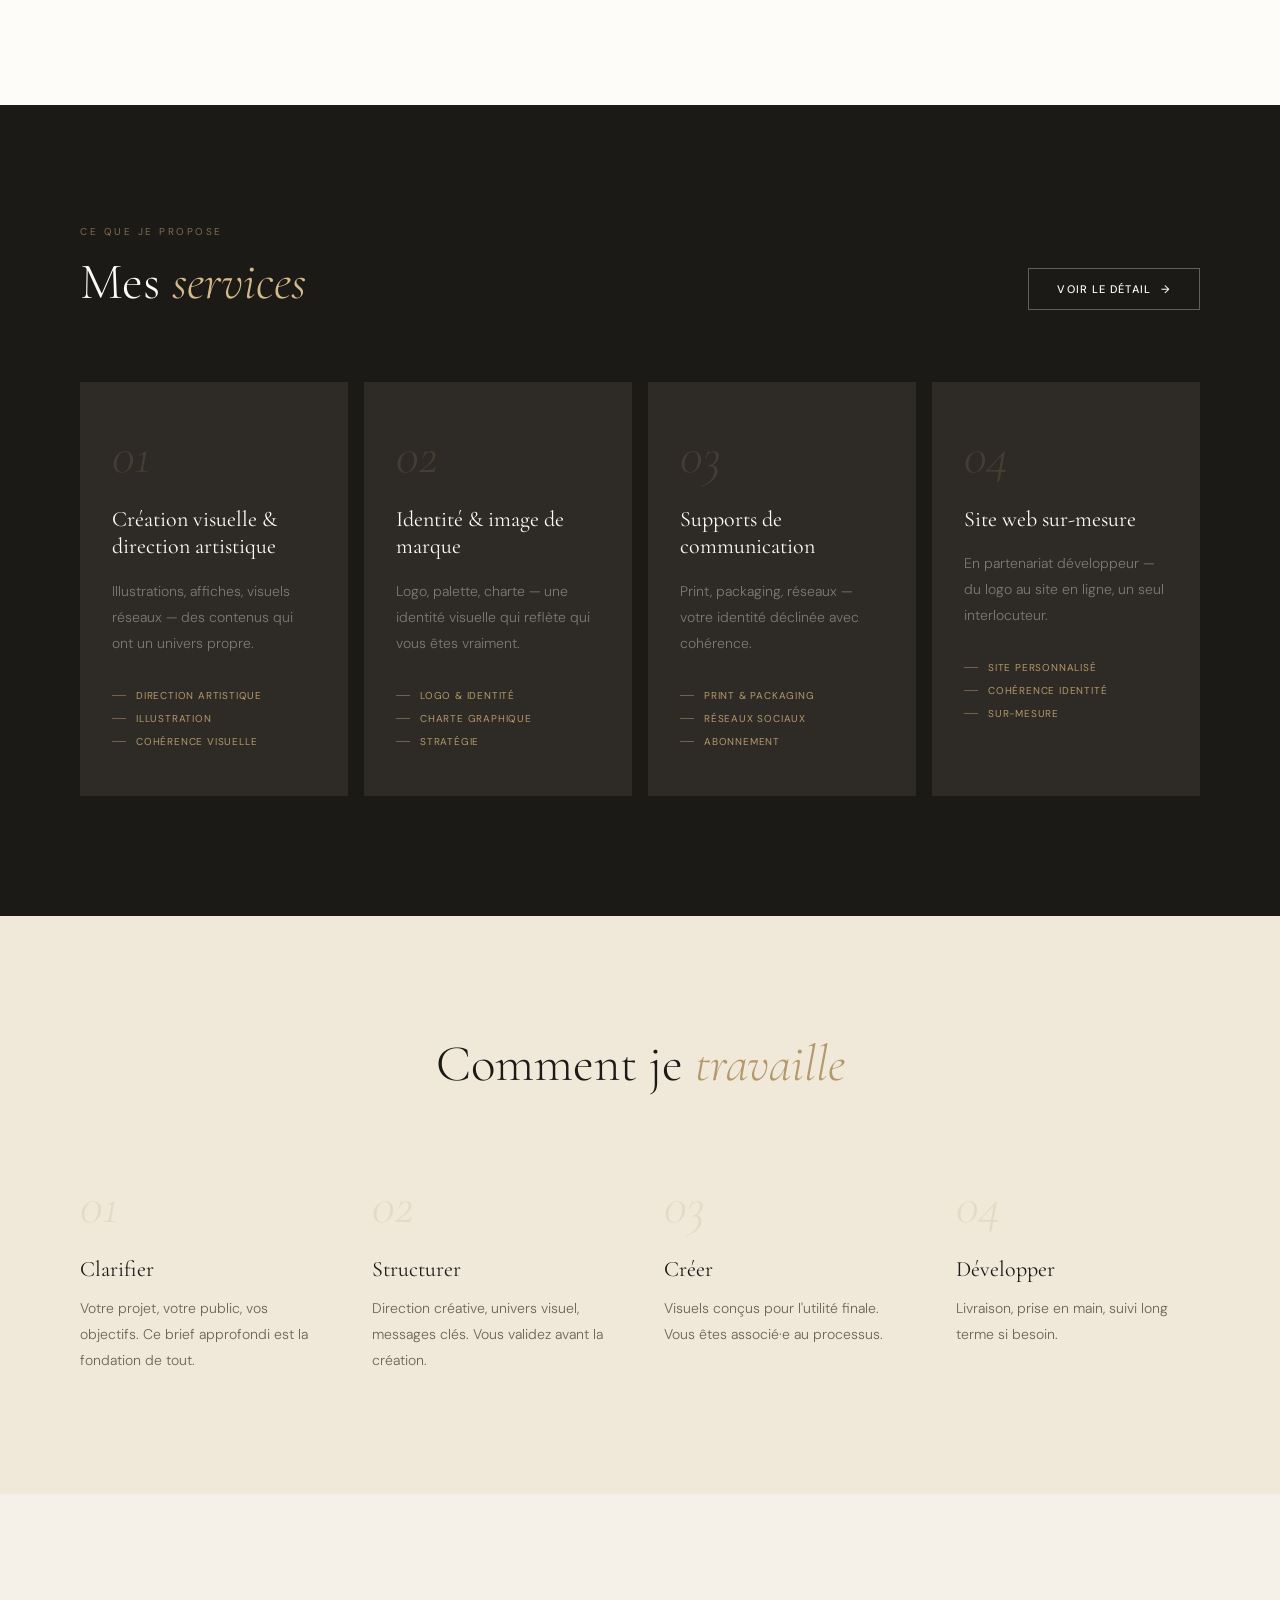
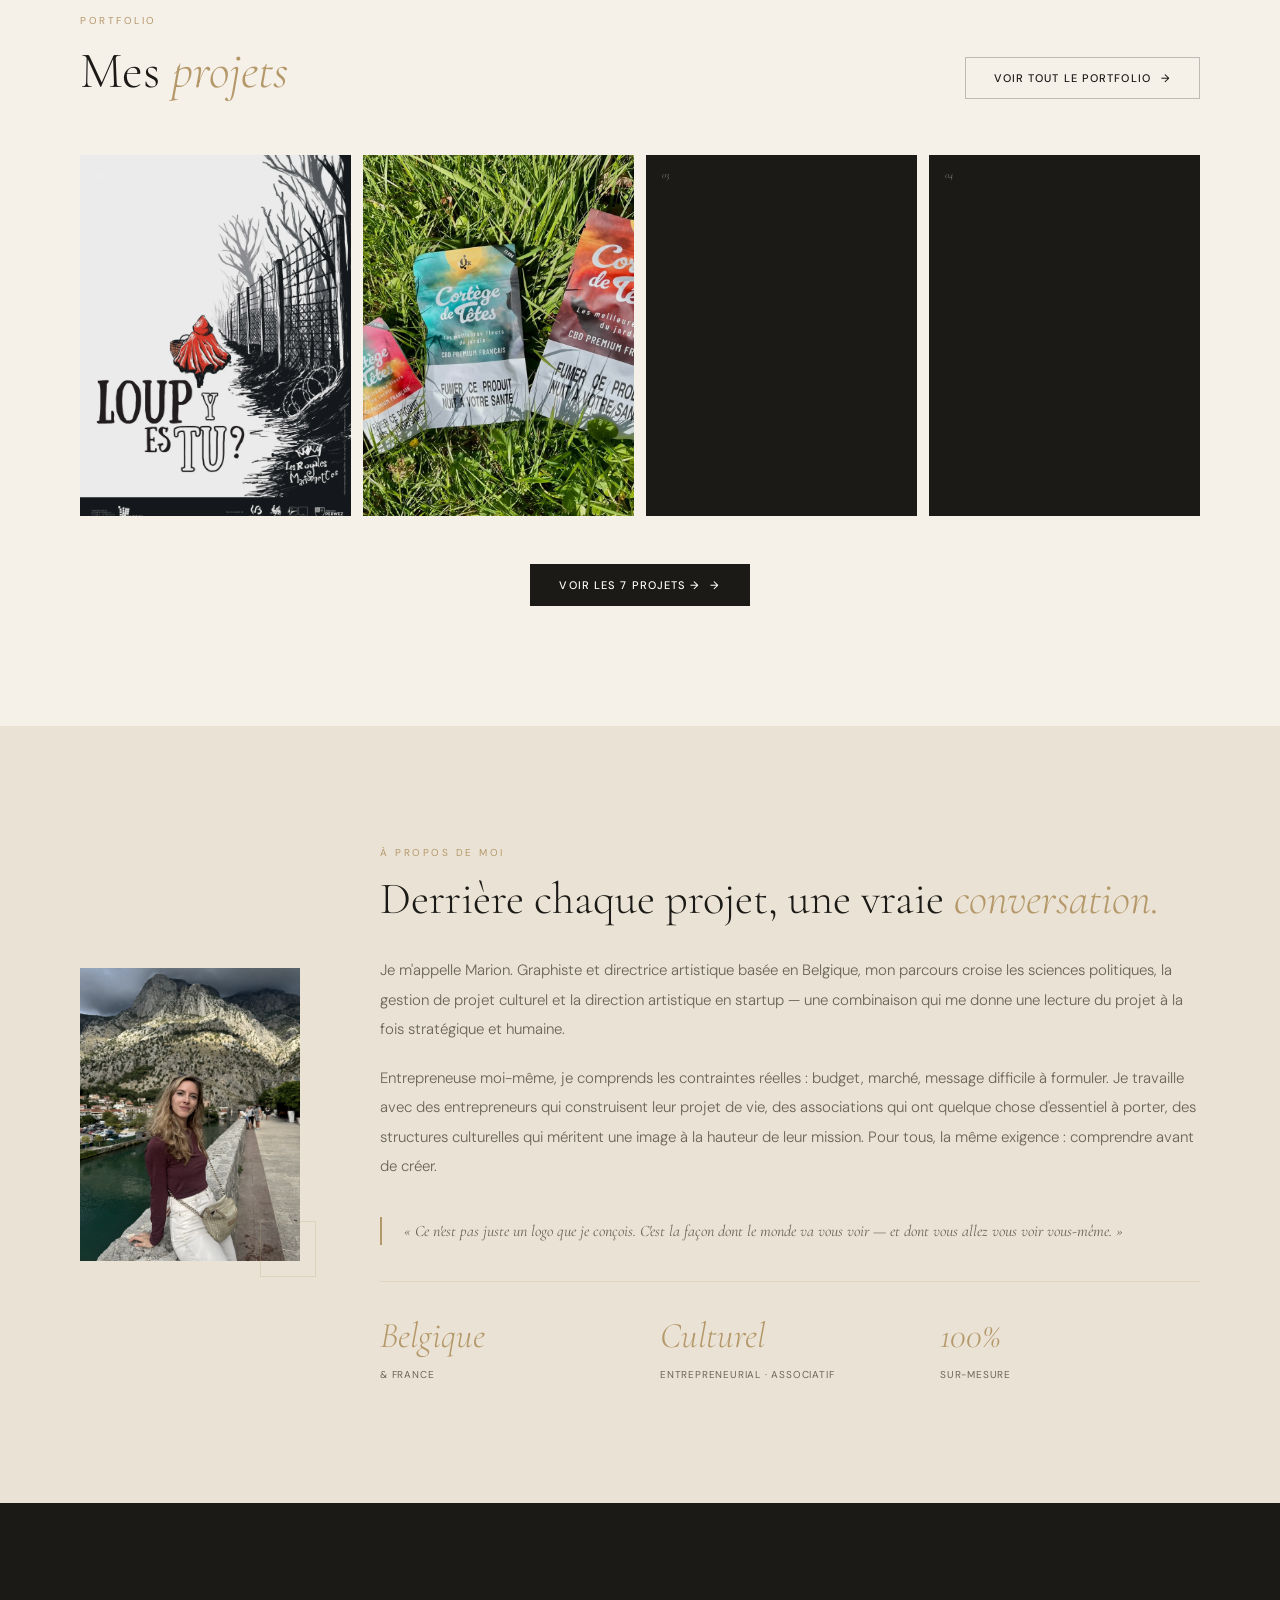
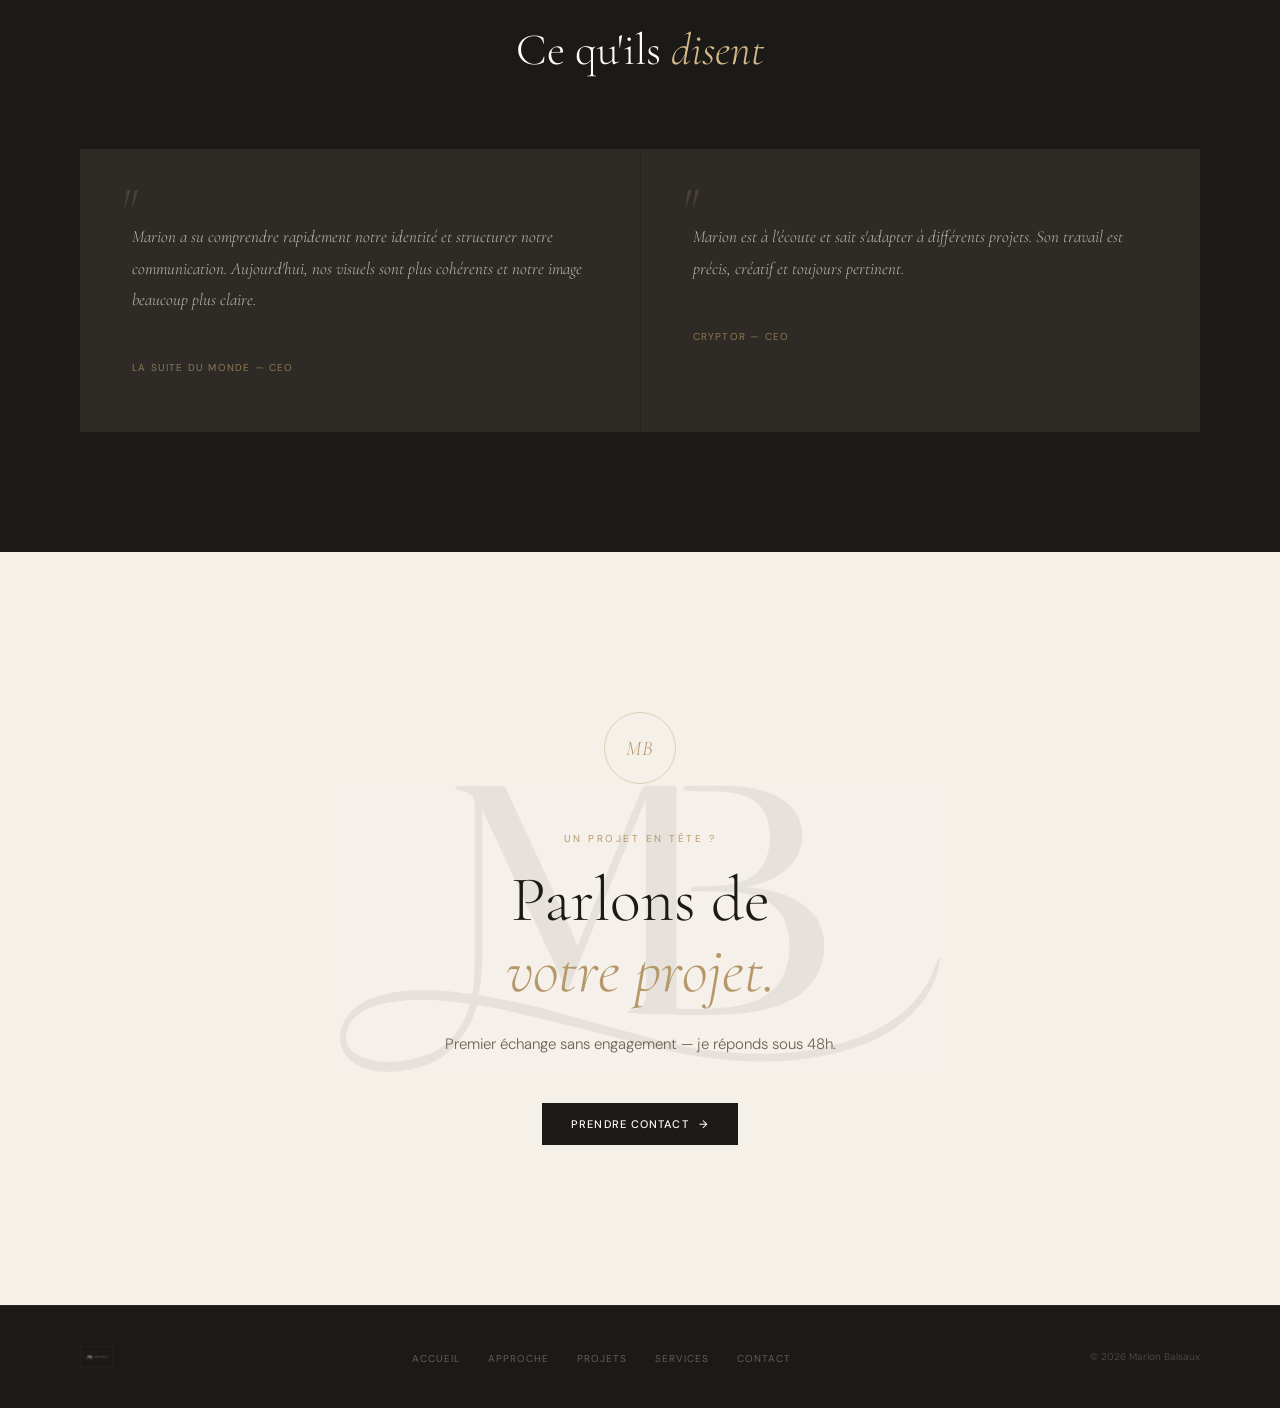
==== commit fb0529de: "Add files via upload correction" ====
--- a/index.html
+++ b/index.html
@@ -635,11 +635,26 @@
    RESPONSIVE
 ══════════════════════════════════════════ */
 @media(max-width:900px){
-  .hero { grid-template-columns: 1fr; height: auto; min-height: auto; max-height: none; }
-  .hero-left { padding: 120px 24px 80px; min-height: 90vh; border-left: none; }
+  /* ── Hero mobile : plus de clip, contenu visible en entier ── */
+  .hero {
+    grid-template-columns: 1fr;
+    height: auto;
+    min-height: 100svh; /* safe viewport height pour les mobiles */
+    max-height: none;
+    overflow: visible; /* supprime le clipping qui cachait les boutons */
+  }
+  .hero-left {
+    padding: 100px 24px 56px;
+    min-height: unset;
+    justify-content: flex-start; /* contenu depuis le haut — plus de risque de débordement */
+    border-left: none;
+  }
+  .hero-title { font-size: clamp(52px, 14vw, 80px); margin-bottom: 20px; }
+  .hero-desc { margin-bottom: 0; }
+  .hero-actions { margin-top: 28px; padding-top: 24px; }
   .hero-left::before { display: none; }
   .hero-right { display: none; }
-  .hero-meta { flex-wrap: wrap; gap: 16px; margin-top: 36px; }
+  .hero-meta { flex-wrap: wrap; gap: 16px; margin-top: 28px; }
   .about-strip { grid-template-columns: 1fr; padding: 80px 24px; gap: 40px; }
   .about-photo-wrap { display: none; }
   .intro { padding: 80px 24px; }
@@ -674,7 +689,23 @@
     <li><a href="contact.html">Contact</a></li>
   </ul>
   <a href="contact.html" class="nav-cta">Parlons-en</a>
+  <button class="nav-hamburger" id="nav-hamburger" aria-label="Menu" aria-expanded="false">
+    <span></span><span></span><span></span>
+  </button>
 </nav>
+
+<!-- Menu mobile overlay -->
+<div class="nav-mobile-overlay" id="nav-mobile-overlay" role="dialog" aria-modal="true">
+  <ul class="nav-mobile-links">
+    <li><a href="index.html" class="active">Accueil</a></li>
+    <li><a href="approche.html">Approche</a></li>
+    <li><a href="projets.html">Projets</a></li>
+    <li><a href="services.html">Services</a></li>
+    <li><a href="contact.html">Contact</a></li>
+  </ul>
+  <a href="contact.html" class="nav-mobile-cta">Parlons de votre projet</a>
+  <span class="nav-mobile-deco">Marion Balsaux · Direction Artistique</span>
+</div>
 
 <!-- HERO -->
 <section class="hero">
@@ -695,7 +726,7 @@
     </div>
   </div>
   <div class="hero-right">
-    <img src="images/site/photo-marion-hero.jpg" alt="Marion Balsaux graphiste" class="hero-photo">
+    <img src="images/site/photo-marion-hero.webp" alt="Marion Balsaux graphiste" class="hero-photo">
     <div class="hero-photo-overlay"></div>
   </div>
   <div class="hero-scroll"><div class="hero-line"></div><span>Scroll</span></div>
@@ -797,7 +828,7 @@
     <a href="projets.html#royales" class="proj-thumb reveal" data-delay="0">
       <span class="proj-thumb-num">01</span>
       <div class="proj-thumb-img">
-        <img src="images/royales/royales-01.jpg" alt="Les Royales Marionnettes">
+        <img loading="lazy" decoding="async" src="images/royales/royales-01.webp" alt="Les Royales Marionnettes">
       </div>
       <div class="proj-thumb-overlay">
         <span class="proj-thumb-cat">Branding · Print · Scénographie</span>
@@ -809,7 +840,7 @@
     <a href="projets.html#lucha" class="proj-thumb reveal" data-delay="80">
       <span class="proj-thumb-num">02</span>
       <div class="proj-thumb-img">
-        <img src="images/lucha/lucha-02.jpg" alt="Lucha Sigue">
+        <img loading="lazy" decoding="async" src="images/lucha/lucha-02.webp" alt="Lucha Sigue">
       </div>
       <div class="proj-thumb-overlay">
         <span class="proj-thumb-cat">Branding · Identité · Packaging</span>
@@ -821,7 +852,7 @@
     <a href="projets.html#dad" class="proj-thumb reveal" data-delay="160">
       <span class="proj-thumb-num">03</span>
       <div class="proj-thumb-img">
-        <img src="images/dad/dad-01.png" alt="Illustration vectorielle">
+        <img loading="lazy" decoding="async" src="images/dad/dad-01.webp" alt="Illustration vectorielle">
       </div>
       <div class="proj-thumb-overlay">
         <span class="proj-thumb-cat">Illustration vectorielle</span>
@@ -833,7 +864,7 @@
     <a href="projets.html#suite" class="proj-thumb reveal" data-delay="240">
       <span class="proj-thumb-num">04</span>
       <div class="proj-thumb-img">
-        <img src="images/suite/suite-02.png" alt="La Suite du Monde">
+        <img loading="lazy" decoding="async" src="images/suite/suite-02.webp" alt="La Suite du Monde">
       </div>
       <div class="proj-thumb-overlay">
         <span class="proj-thumb-cat">Illustration · Web · Stratégie</span>
@@ -849,7 +880,7 @@
 <!-- ABOUT -->
 <section class="about-strip">
   <div class="about-photo-wrap reveal-l">
-    <img src="images/site/photo-marion2.jpg" alt="Marion Balsaux" class="about-photo">
+    <img loading="lazy" decoding="async" src="images/site/photo-marion2.webp" alt="Marion Balsaux" class="about-photo">
     <div class="about-photo-deco"></div>
   </div>
   <div class="reveal-r">
@@ -877,7 +908,7 @@
 
 <!-- CTA -->
 <section class="cta-section">
-  <img src="images/site/logo_initiales.png" alt="" class="cta-mb-watermark" aria-hidden="true">
+  <img loading="lazy" decoding="async" src="images/site/logo_initiales.webp" alt="" class="cta-mb-watermark" aria-hidden="true">
   <div class="cta-mb-seal reveal">
     <span class="cta-mb-letters">MB</span>
   </div>
@@ -889,7 +920,7 @@
 
 <footer>
   <a href="index.html" class="footer-logo-wrap">
-    <img src="images/site/logo_horizontal-white.png" alt="Marion Balsaux" class="footer-logo-img" >
+    <img loading="lazy" decoding="async" src="images/site/logo_horizontal-white.webp" alt="Marion Balsaux" class="footer-logo-img" >
   </a>
   <ul class="footer-nav">
     <li><a href="index.html">Accueil</a></li>
--- a/styles.css
+++ b/styles.css
@@ -80,7 +80,7 @@
 nav.scrolled .nav-cta:hover { color: var(--white); background: var(--dark); }
 
 /* ─── MARQUEE ─────────────────────────────── */
-.marquee-band { background: var(--gold); padding: 16px 0; overflow: hidden; white-space: nowrap; }
+.marquee-band { background: var(--gold); padding: 16px 0; overflow: hidden; white-space: nowrap; position: relative; z-index: 1; }
 .marquee-inner { display: inline-flex; gap: 72px; animation: marquee 24s linear infinite; }
 .marquee-item { font-family: var(--serif); font-size: 16px; font-style: italic; color: var(--dark); flex-shrink: 0; }
 .marquee-item::before { content: '✦  '; opacity: .5; }
@@ -177,11 +177,101 @@
 .reveal-r { opacity: 0; transform: translateX(28px); transition: opacity .7s ease, transform .7s ease; }
 .reveal-r.visible { opacity: 1; transform: translateX(0); }
 
+/* ─── HAMBURGER MENU ──────────────────────── */
+.nav-hamburger {
+  display: none;
+  flex-direction: column;
+  justify-content: space-between;
+  width: 24px;
+  height: 16px;
+  cursor: pointer;
+  background: none;
+  border: none;
+  padding: 0;
+  z-index: 200;
+}
+.nav-hamburger span {
+  display: block;
+  width: 100%;
+  height: 1px;
+  background: var(--white);
+  transition: all .3s ease;
+  transform-origin: center;
+}
+nav.scrolled .nav-hamburger span { background: var(--dark); }
+
+/* Croix quand menu ouvert */
+.nav-hamburger.open span:nth-child(1) { transform: translateY(7.5px) rotate(45deg); }
+.nav-hamburger.open span:nth-child(2) { opacity: 0; transform: scaleX(0); }
+.nav-hamburger.open span:nth-child(3) { transform: translateY(-7.5px) rotate(-45deg); }
+
+/* Overlay menu mobile */
+.nav-mobile-overlay {
+  display: none;
+  position: fixed;
+  inset: 0;
+  background: var(--dark);
+  z-index: 150;
+  flex-direction: column;
+  align-items: center;
+  justify-content: center;
+  gap: 0;
+  opacity: 0;
+  transition: opacity .3s ease;
+}
+.nav-mobile-overlay.open {
+  display: flex;
+  opacity: 1;
+}
+.nav-mobile-links {
+  list-style: none;
+  text-align: center;
+  padding: 0;
+  margin-bottom: 48px;
+}
+.nav-mobile-links li { overflow: hidden; }
+.nav-mobile-links a {
+  display: block;
+  font-family: var(--serif);
+  font-size: clamp(36px, 10vw, 52px);
+  font-weight: 300;
+  font-style: italic;
+  color: var(--white);
+  text-decoration: none;
+  padding: 12px 0;
+  opacity: .85;
+  transition: color .2s, opacity .2s;
+  letter-spacing: -.02em;
+}
+.nav-mobile-links a:hover,
+.nav-mobile-links a.active { color: var(--gold); opacity: 1; }
+.nav-mobile-cta {
+  font-size: 11px;
+  font-weight: 500;
+  letter-spacing: .14em;
+  text-transform: uppercase;
+  text-decoration: none;
+  color: var(--white);
+  border: 1px solid rgba(253,252,249,.3);
+  padding: 14px 36px;
+  transition: all .2s;
+}
+.nav-mobile-cta:hover { background: var(--gold); border-color: var(--gold); }
+.nav-mobile-deco {
+  position: absolute;
+  bottom: 40px;
+  font-size: 10px;
+  letter-spacing: .22em;
+  text-transform: uppercase;
+  color: rgba(253,252,249,.18);
+}
+
 /* ─── MOBILE ──────────────────────────────── */
 @media (max-width: 900px) {
   nav { padding: 20px 24px; }
   nav.scrolled { padding: 14px 24px; }
   .nav-links, .nav-cta { display: none; }
+  .nav-hamburger { display: flex; }
   .cta-section { padding: 96px 24px; }
   footer { padding: 32px 24px; flex-direction: column; gap: 20px; text-align: center; }
   .footer-nav { flex-wrap: wrap; justify-content: center; gap: 16px; }
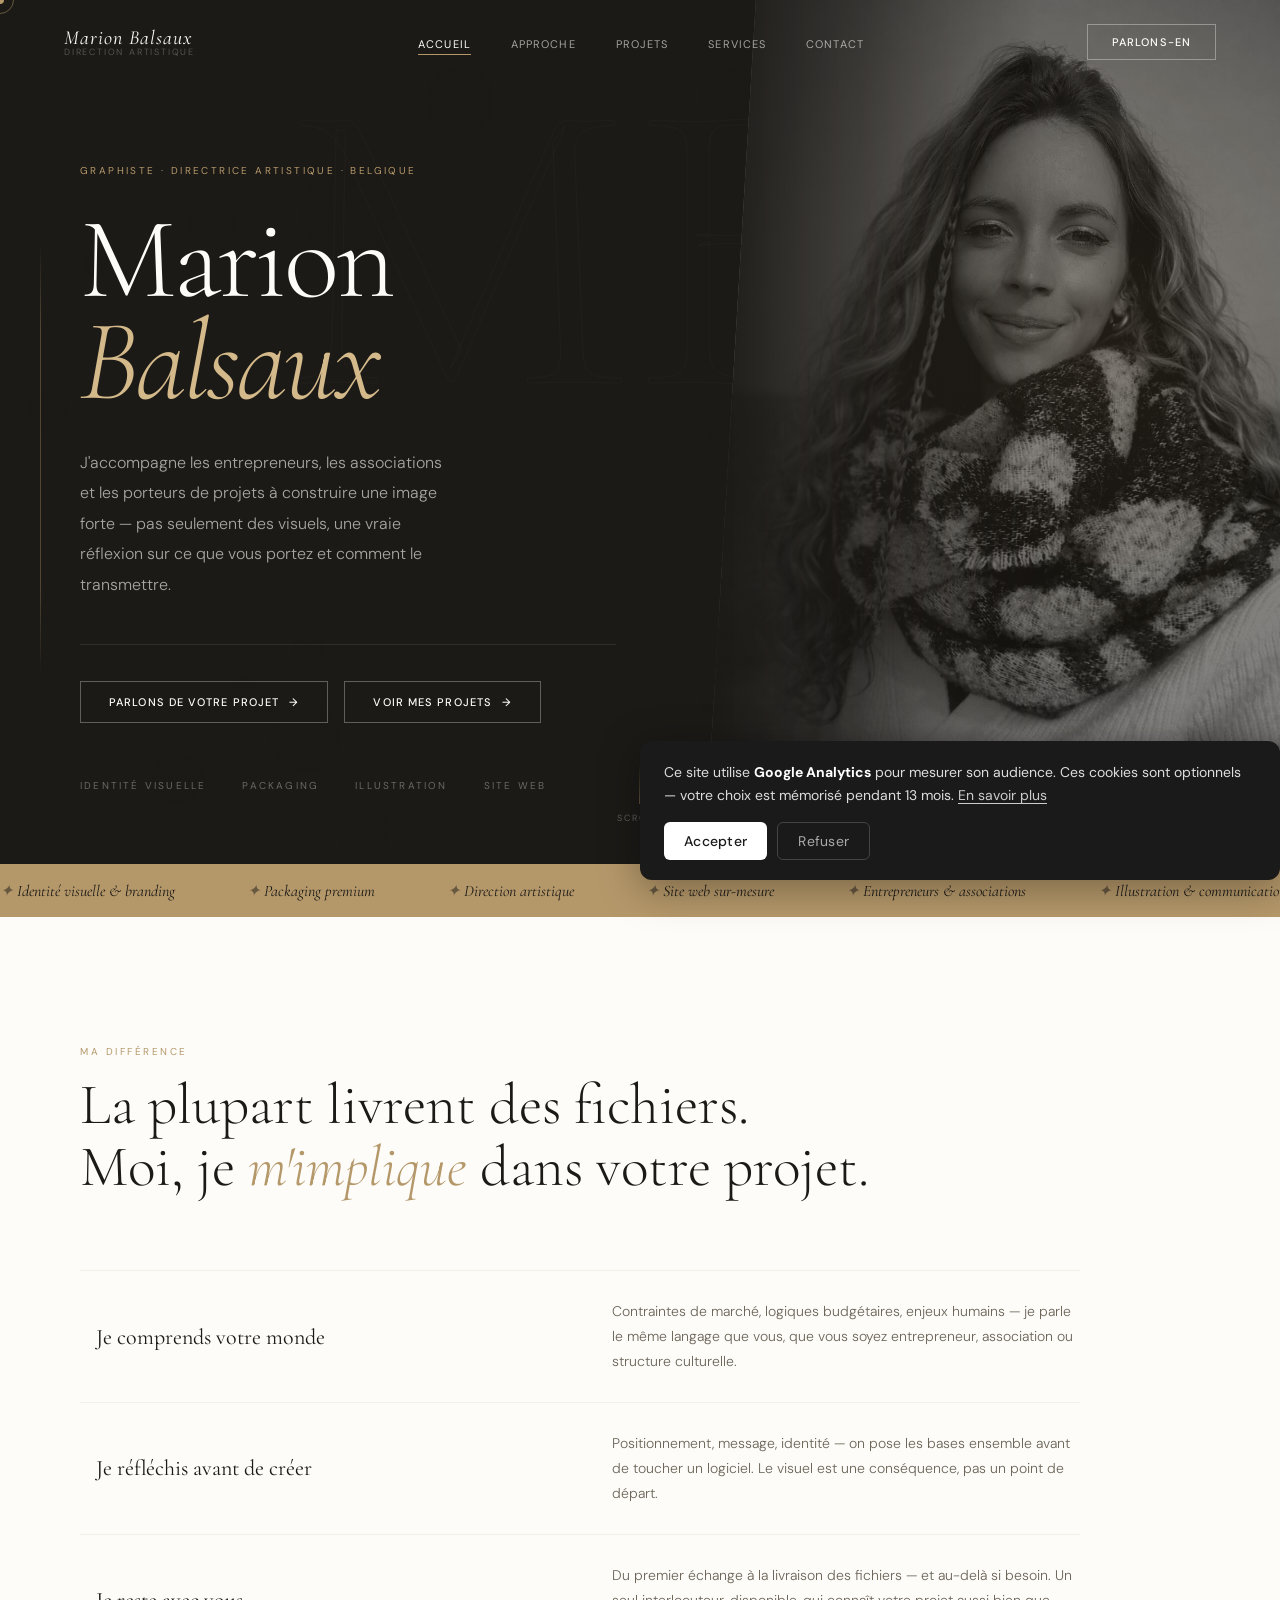
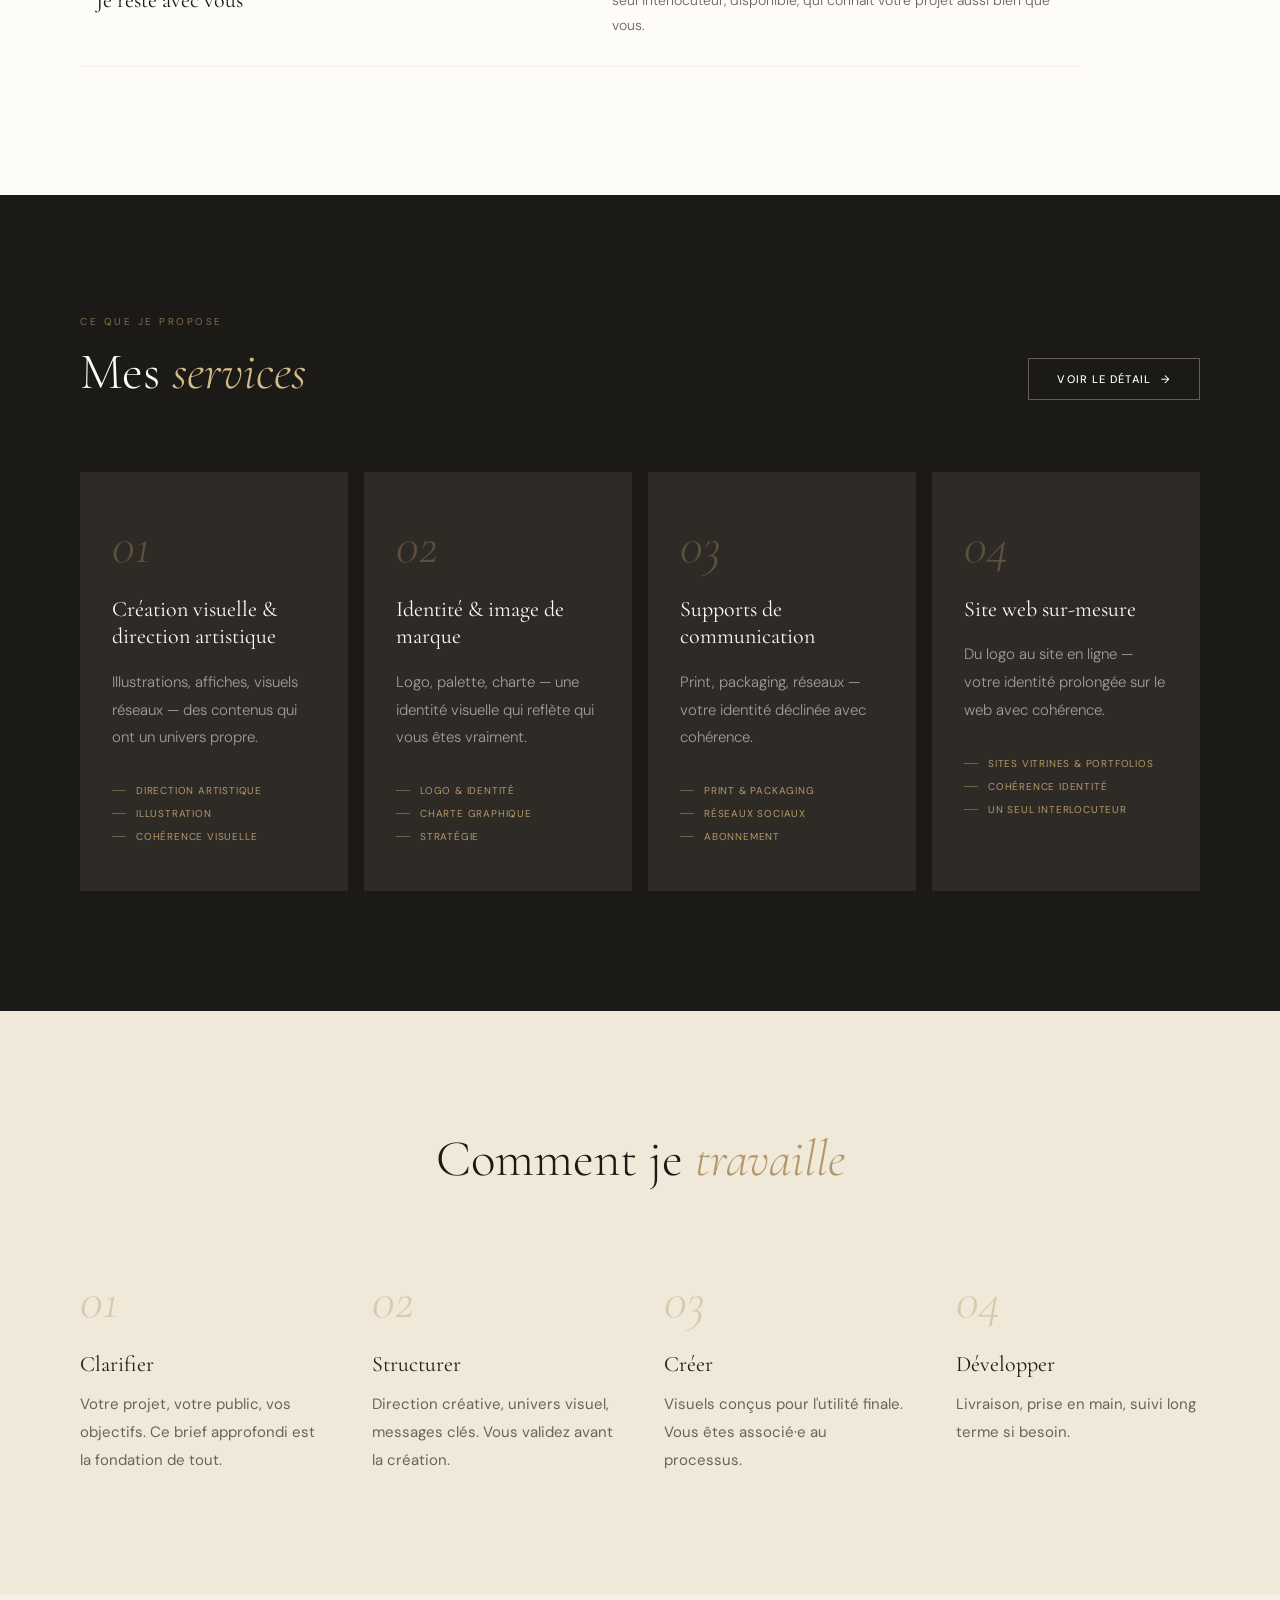
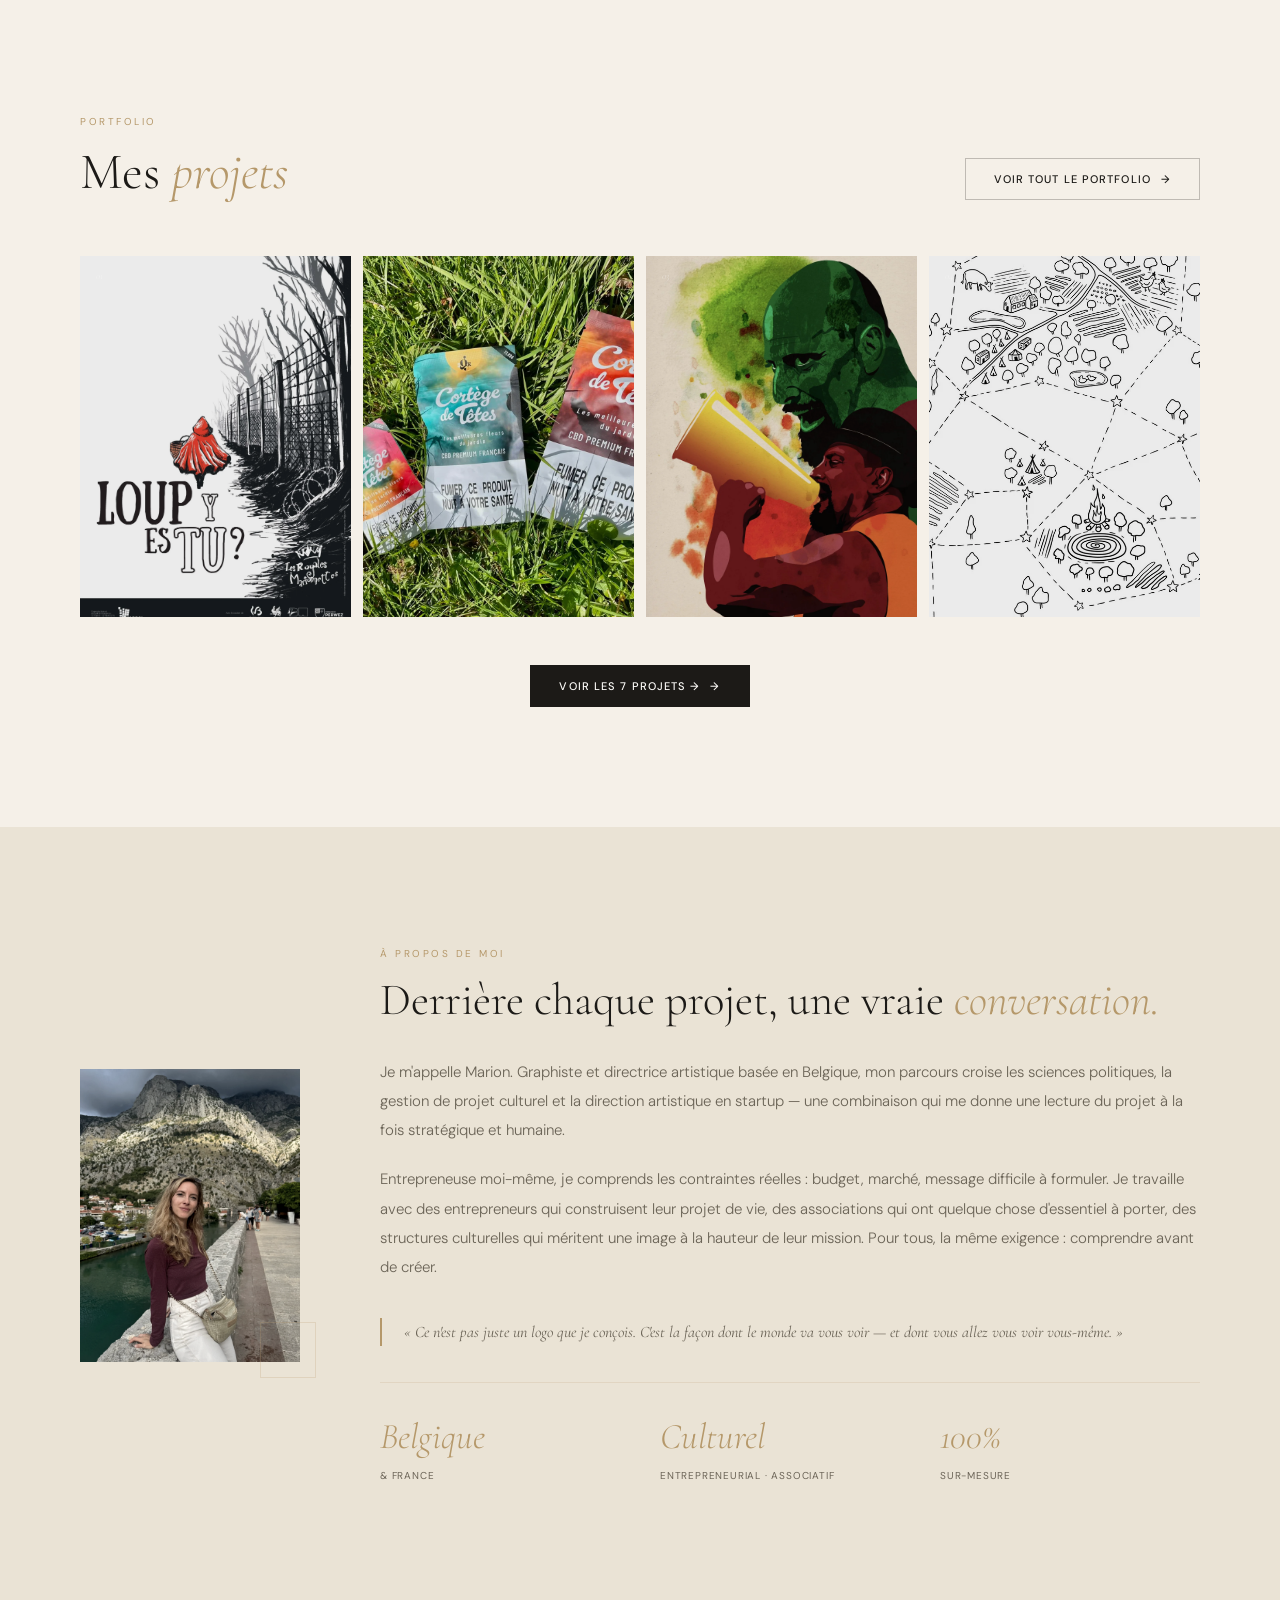
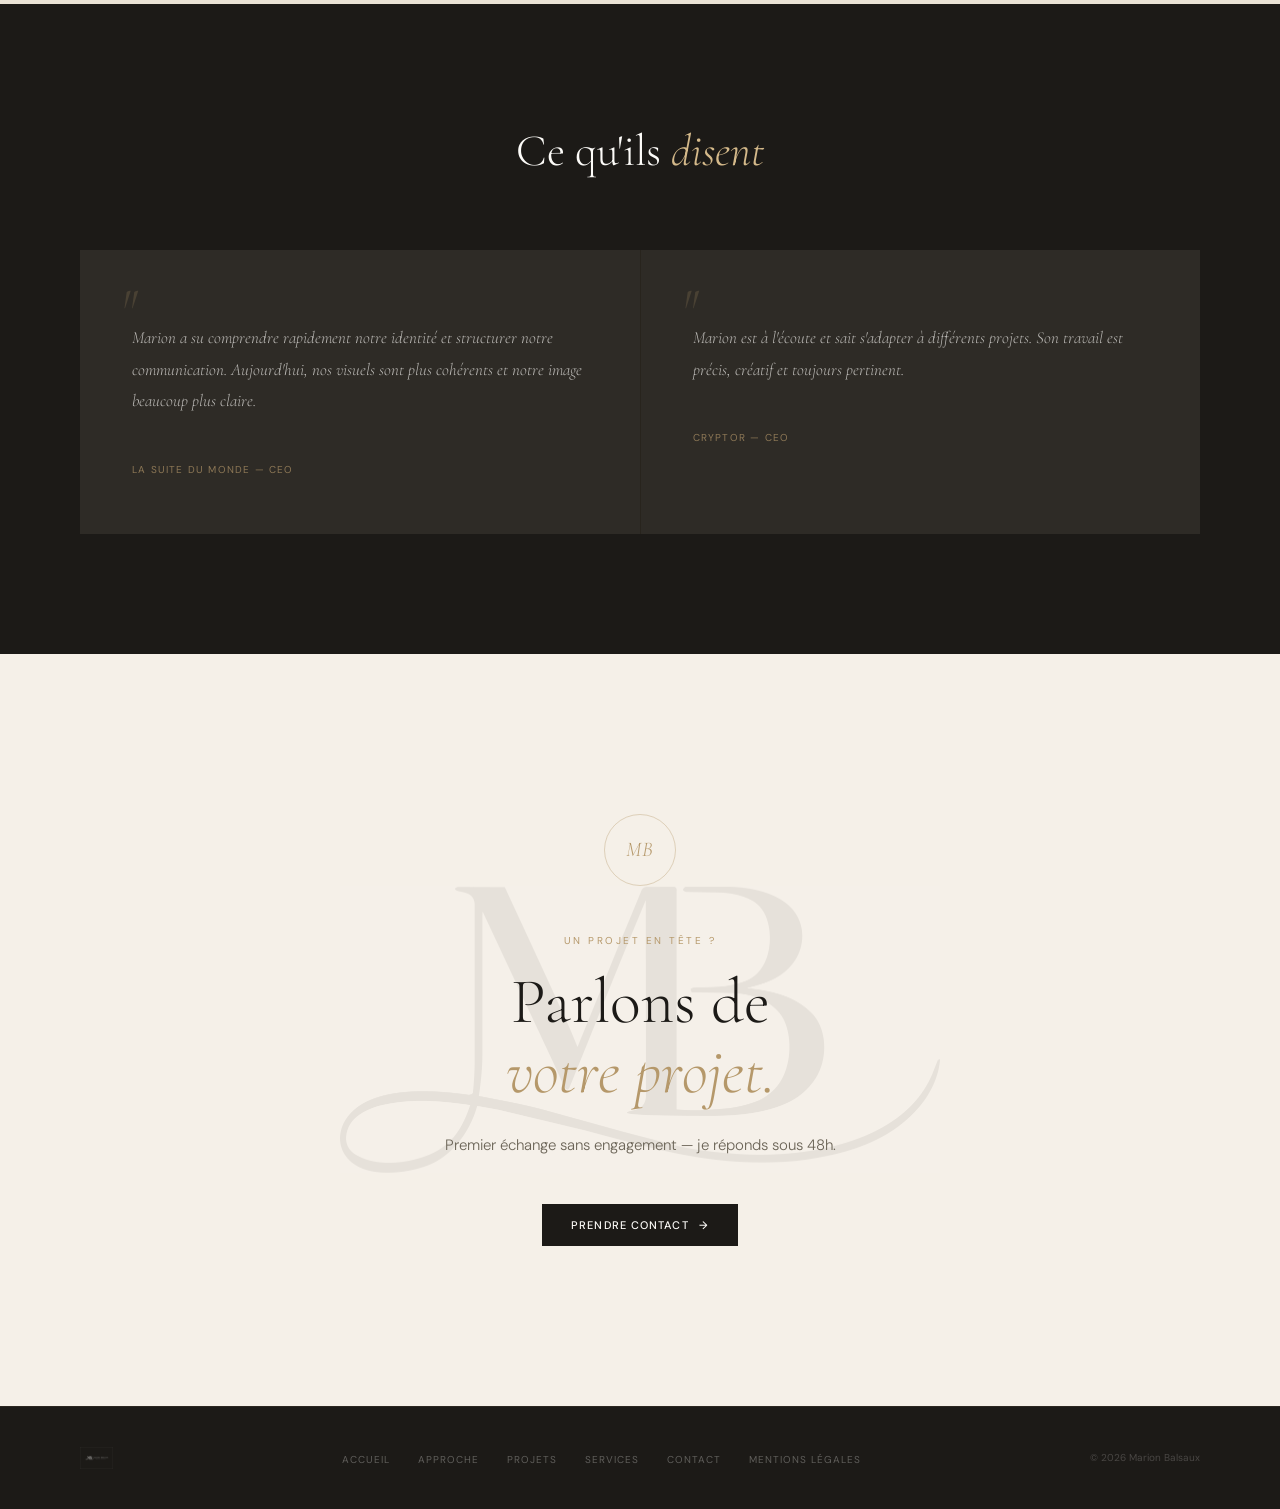
==== commit 9a3bf106: "Add files via upload" ====
--- a/index.html
+++ b/index.html
@@ -1,9 +1,33 @@
 <!DOCTYPE html>
 <html lang="fr">
 <head>
+<!-- Google tag (gtag.js) -->
+<script async src="https://www.googletagmanager.com/gtag/js?id=G-MSE1TXJMT7"></script>
+<script>
+  window.dataLayer = window.dataLayer || [];
+  function gtag(){dataLayer.push(arguments);}
+  // Consent mode: analytics off by default until user accepts
+  gtag('consent', 'default', {'analytics_storage': 'denied'});
+  gtag('js', new Date());
+  gtag('config', 'G-MSE1TXJMT7');
+</script>
 <meta charset="UTF-8"><meta name="viewport" content="width=device-width, initial-scale=1.0">
 <title>Graphiste Belgique — Marion Balsaux | Identité visuelle & Direction artistique</title>
 <meta name="description" content="Marion Balsaux, graphiste & directrice artistique en Belgique — identité visuelle, packaging, illustration et accompagnement créatif pour entrepreneurs, associations et porteurs de projets.">
+<meta name="author" content="Marion Balsaux">
+<meta name="robots" content="index, follow">
+<link rel="canonical" href="https://marionbalsaux.fr/">
+<meta property="og:title" content="Graphiste Belgique — Marion Balsaux | Identité visuelle & Direction artistique">
+<meta property="og:description" content="Graphiste freelance en Belgique, je crée des identités visuelles stratégiques et des sites web sur-mesure pour entrepreneurs, associations et structures culturelles.">
+<meta property="og:type" content="website">
+<meta property="og:url" content="https://marionbalsaux.fr/">
+<meta property="og:locale" content="fr_BE">
+<meta property="og:site_name" content="Marion Balsaux">
+<meta property="og:image" content="https://marionbalsaux.fr/images/site/photo-marion-hero.webp">
+<meta name="twitter:image" content="https://marionbalsaux.fr/images/site/photo-marion-hero.webp">
+<meta name="twitter:card" content="summary_large_image">
+<meta name="twitter:title" content="Marion Balsaux — Graphiste & Directrice Artistique en Belgique">
+<meta name="twitter:description" content="Identité visuelle, packaging, illustration, site web sur-mesure. Une approche stratégique avant esthétique.">
 <link rel="preconnect" href="https://fonts.googleapis.com"><link rel="preconnect" href="https://fonts.gstatic.com" crossorigin>
 <link href="https://fonts.googleapis.com/css2?family=Cormorant+Garamond:ital,wght@0,300;0,400;0,600;1,300;1,400&family=DM+Sans:wght@300;400;500&display=swap" rel="stylesheet">
 <link rel="stylesheet" href="styles.css">
@@ -12,14 +36,12 @@
    HERO
 ══════════════════════════════════════════ */
 .hero {
-  height: 86vh;
-  min-height: 580px;
-  max-height: 900px;
+  min-height: max(86vh, 620px);
   background: var(--dark);
   display: grid;
   grid-template-columns: 55% 45%;
   position: relative;
-  overflow: hidden;
+  overflow: visible;
   align-items: stretch;
 }
 /* Canvas fumée */
@@ -104,11 +126,11 @@
 }
 
 .hero-desc {
-  font-size: 15px;
+  font-size: 16px;
   font-weight: 300;
   line-height: 1.9;
-  color: rgba(253,252,249,.48);
-  max-width: 340px;
+  color: rgba(253,252,249,.62);
+  max-width: 380px;
   margin-bottom: 0;
   opacity: 0;
   animation: fadeUp .8s ease .5s forwards;
@@ -135,10 +157,10 @@
   animation: fadeIn 1.2s ease 1s forwards;
 }
 .hero-meta-item {
-  font-size: 9px;
+  font-size: 10px;
   letter-spacing: .22em;
   text-transform: uppercase;
-  color: rgba(253,252,249,.18);
+  color: rgba(253,252,249,.35);
 }
 
 /* Colonne droite — portrait éditorial DA */
@@ -401,7 +423,7 @@
   font-size: 52px;
   font-style: italic;
   font-weight: 300;
-  color: rgba(181,152,106,.18);
+  color: rgba(181,152,106,.35);
   line-height: 1;
   margin-bottom: 24px;
   display: block;
@@ -416,9 +438,9 @@
   margin-bottom: 18px;
 }
 .svc-d {
-  font-size: 14px;
-  font-weight: 300;
-  color: rgba(253,252,249,.38);
+  font-size: 15px;
+  font-weight: 300;
+  color: rgba(253,252,249,.55);
   line-height: 1.85;
   margin-bottom: 32px;
 }
@@ -467,7 +489,7 @@
   font-size: 52px;
   font-style: italic;
   font-weight: 300;
-  color: rgba(181,152,106,.18);
+  color: rgba(181,152,106,.40);
   line-height: 1;
   margin-bottom: 24px;
   display: block;
@@ -480,8 +502,8 @@
   margin-bottom: 14px;
 }
 .meth-nd {
-  font-size: 14px;
-  font-weight: 300;
+  font-size: 15px;
+  font-weight: 400;
   line-height: 1.85;
   color: var(--text-muted);
 }
@@ -672,11 +694,16 @@
   .testi-grid { grid-template-columns: 1fr; background: none; gap: 2px; }
 }
 </style>
+<script type="application/ld+json">
+{"@context":"https://schema.org","@type":"ProfessionalService","name":"Marion Balsaux","description":"Graphiste freelance et directrice artistique en Belgique — identité visuelle, packaging, illustration, site web sur-mesure.","url":"https://marionbalsaux.fr","email":"marionblsx@gmail.com","address":{"@type":"PostalAddress","addressCountry":"BE","addressRegion":"Brabant Wallon"},"priceRange":"€€","sameAs":["https://www.behance.net/marionbalsaux","https://www.malt.fr/profile/marionbalsaux","https://www.instagram.com/marion_blsx","https://www.tiktok.com/@marionbalsaux"],"hasOfferCatalog":{"@type":"OfferCatalog","name":"Services","itemListElement":[{"@type":"Offer","itemOffered":{"@type":"Service","name":"Identité visuelle & image de marque"}},{"@type":"Offer","itemOffered":{"@type":"Service","name":"Création visuelle & direction artistique"}},{"@type":"Offer","itemOffered":{"@type":"Service","name":"Supports de communication"}},{"@type":"Offer","itemOffered":{"@type":"Service","name":"Site web sur-mesure"}}]}}
+</script>
 </head>
 <body>
+<a href="#main-content" class="skip-link" style="position:absolute;left:-9999px;top:auto;width:1px;height:1px;overflow:hidden;z-index:9999;padding:12px 24px;background:var(--dark);color:var(--white);font-size:14px;text-decoration:none;">Aller au contenu principal</a>
 <div class="cursor" id="cursor"></div>
 <div class="cursor-follower" id="follower"></div>
 
+<header>
 <nav id="main-nav">
   <a href="index.html" class="nav-logo">
     <span class="nav-logo-mb"><span>Marion Balsaux</span><span>Direction Artistique</span></span>
@@ -706,7 +733,9 @@
   <a href="contact.html" class="nav-mobile-cta">Parlons de votre projet</a>
   <span class="nav-mobile-deco">Marion Balsaux · Direction Artistique</span>
 </div>
-
+</header>
+
+<main id="main-content">
 <!-- HERO -->
 <section class="hero">
   <canvas id="hero-smoke" aria-hidden="true"></canvas>
@@ -723,6 +752,7 @@
       <span class="hero-meta-item">Identité visuelle</span>
       <span class="hero-meta-item">Packaging</span>
       <span class="hero-meta-item">Illustration</span>
+      <span class="hero-meta-item">Site web</span>
     </div>
   </div>
   <div class="hero-right">
@@ -738,12 +768,14 @@
     <span class="marquee-item">Identité visuelle & branding</span>
     <span class="marquee-item">Packaging premium</span>
     <span class="marquee-item">Direction artistique</span>
+    <span class="marquee-item">Site web sur-mesure</span>
     <span class="marquee-item">Entrepreneurs & associations</span>
     <span class="marquee-item">Illustration & communication</span>
     <span class="marquee-item">Belgique & France</span>
     <span class="marquee-item">Identité visuelle & branding</span>
     <span class="marquee-item">Packaging premium</span>
     <span class="marquee-item">Direction artistique</span>
+    <span class="marquee-item">Site web sur-mesure</span>
     <span class="marquee-item">Entrepreneurs & associations</span>
     <span class="marquee-item">Illustration & communication</span>
     <span class="marquee-item">Belgique & France</span>
@@ -800,8 +832,8 @@
     <div class="svc reveal" data-delay="240">
       <span class="svc-n">04</span>
       <h3 class="svc-t">Site web sur-mesure</h3>
-      <p class="svc-d">En partenariat développeur — du logo au site en ligne, un seul interlocuteur.</p>
-      <div class="svc-tags"><span class="svc-tag">Site personnalisé</span><span class="svc-tag">Cohérence identité</span><span class="svc-tag">Sur-mesure</span></div>
+      <p class="svc-d">Du logo au site en ligne — votre identité prolongée sur le web avec cohérence.</p>
+      <div class="svc-tags"><span class="svc-tag">Sites vitrines & portfolios</span><span class="svc-tag">Cohérence identité</span><span class="svc-tag">Un seul interlocuteur</span></div>
     </div>
   </div>
 </section>
@@ -828,7 +860,7 @@
     <a href="projets.html#royales" class="proj-thumb reveal" data-delay="0">
       <span class="proj-thumb-num">01</span>
       <div class="proj-thumb-img">
-        <img loading="lazy" decoding="async" src="images/royales/royales-01.webp" alt="Les Royales Marionnettes">
+        <img src="images/royales/royales-01.webp" alt="Les Royales Marionnettes">
       </div>
       <div class="proj-thumb-overlay">
         <span class="proj-thumb-cat">Branding · Print · Scénographie</span>
@@ -840,7 +872,7 @@
     <a href="projets.html#lucha" class="proj-thumb reveal" data-delay="80">
       <span class="proj-thumb-num">02</span>
       <div class="proj-thumb-img">
-        <img loading="lazy" decoding="async" src="images/lucha/lucha-02.webp" alt="Lucha Sigue">
+        <img src="images/lucha/lucha-02.webp" alt="Lucha Sigue">
       </div>
       <div class="proj-thumb-overlay">
         <span class="proj-thumb-cat">Branding · Identité · Packaging</span>
@@ -852,7 +884,7 @@
     <a href="projets.html#dad" class="proj-thumb reveal" data-delay="160">
       <span class="proj-thumb-num">03</span>
       <div class="proj-thumb-img">
-        <img loading="lazy" decoding="async" src="images/dad/dad-01.webp" alt="Illustration vectorielle">
+        <img src="images/dad/dad-01.webp" alt="Illustration vectorielle">
       </div>
       <div class="proj-thumb-overlay">
         <span class="proj-thumb-cat">Illustration vectorielle</span>
@@ -864,7 +896,7 @@
     <a href="projets.html#suite" class="proj-thumb reveal" data-delay="240">
       <span class="proj-thumb-num">04</span>
       <div class="proj-thumb-img">
-        <img loading="lazy" decoding="async" src="images/suite/suite-02.webp" alt="La Suite du Monde">
+        <img src="images/suite/suite-02.webp" alt="La Suite du Monde">
       </div>
       <div class="proj-thumb-overlay">
         <span class="proj-thumb-cat">Illustration · Web · Stratégie</span>
@@ -880,7 +912,7 @@
 <!-- ABOUT -->
 <section class="about-strip">
   <div class="about-photo-wrap reveal-l">
-    <img loading="lazy" decoding="async" src="images/site/photo-marion2.webp" alt="Marion Balsaux" class="about-photo">
+    <img src="images/site/photo-marion2.webp" alt="Marion Balsaux" class="about-photo">
     <div class="about-photo-deco"></div>
   </div>
   <div class="reveal-r">
@@ -908,7 +940,7 @@
 
 <!-- CTA -->
 <section class="cta-section">
-  <img loading="lazy" decoding="async" src="images/site/logo_initiales.webp" alt="" class="cta-mb-watermark" aria-hidden="true">
+  <img src="images/site/logo_initiales.webp" alt="" class="cta-mb-watermark" aria-hidden="true">
   <div class="cta-mb-seal reveal">
     <span class="cta-mb-letters">MB</span>
   </div>
@@ -917,18 +949,18 @@
   <p class="cta-text reveal">Premier échange sans engagement — je réponds sous 48h.</p>
   <a href="contact.html" class="btn btn--dark reveal">Prendre contact</a>
 </section>
+</main>
 
 <footer>
   <a href="index.html" class="footer-logo-wrap">
-    <img loading="lazy" decoding="async" src="images/site/logo_horizontal-white.webp" alt="Marion Balsaux" class="footer-logo-img" >
+    <img src="images/site/logo_horizontal-white.webp" alt="Marion Balsaux" class="footer-logo-img" >
   </a>
   <ul class="footer-nav">
     <li><a href="index.html">Accueil</a></li>
     <li><a href="approche.html">Approche</a></li>
     <li><a href="projets.html">Projets</a></li>
     <li><a href="services.html">Services</a></li>
-    <li><a href="contact.html">Contact</a></li>
-  </ul>
+    <li><a href="contact.html">Contact</a></li><li><a href="mentions-legales.html">Mentions légales</a></li></ul>
   <span class="footer-copy">© 2026 Marion Balsaux</span>
 </footer>
 <script src="main.js"></script>
@@ -999,5 +1031,15 @@
   });
 });
 </script>
+
+<!-- ══ Cookie Consent Banner ══ -->
+<div id="cookie-banner" style="display:none;opacity:0;transform:translateY(calc(100% + 20px));transition:transform 0.4s ease,opacity 0.4s ease;position:fixed;bottom:20px;left:50%;transform:translateX(-50%) translateY(calc(100% + 20px));width:min(92vw,640px);background:#1a1a1a;color:#f0f0f0;border-radius:12px;padding:20px 24px;z-index:9999;box-shadow:0 8px 40px rgba(0,0,0,0.35);font-family:'DM Sans',sans-serif;font-size:0.875rem;gap:16px;flex-direction:column;align-items:flex-start;" role="alertdialog" aria-label="Consentement aux cookies">
+  <p style="margin:0;line-height:1.6;color:#ddd;">Ce site utilise <strong style="color:#fff;">Google Analytics</strong> pour mesurer son audience. Ces cookies sont optionnels — votre choix est mémorisé pendant 13 mois. <a href="mentions-legales.html" style="color:#ccc;text-underline-offset:3px;">En savoir plus</a></p>
+  <div style="display:flex;gap:10px;flex-wrap:wrap;">
+    <button id="cookie-accept" style="background:#fff;color:#1a1a1a;border:none;border-radius:6px;padding:9px 20px;font-size:0.875rem;font-weight:500;cursor:pointer;font-family:inherit;letter-spacing:0.02em;">Accepter</button>
+    <button id="cookie-reject" style="background:transparent;color:#aaa;border:1px solid #444;border-radius:6px;padding:9px 20px;font-size:0.875rem;cursor:pointer;font-family:inherit;letter-spacing:0.02em;">Refuser</button>
+  </div>
+</div>
+<script src="cookie-consent.js"></script>
 </body>
 </html>
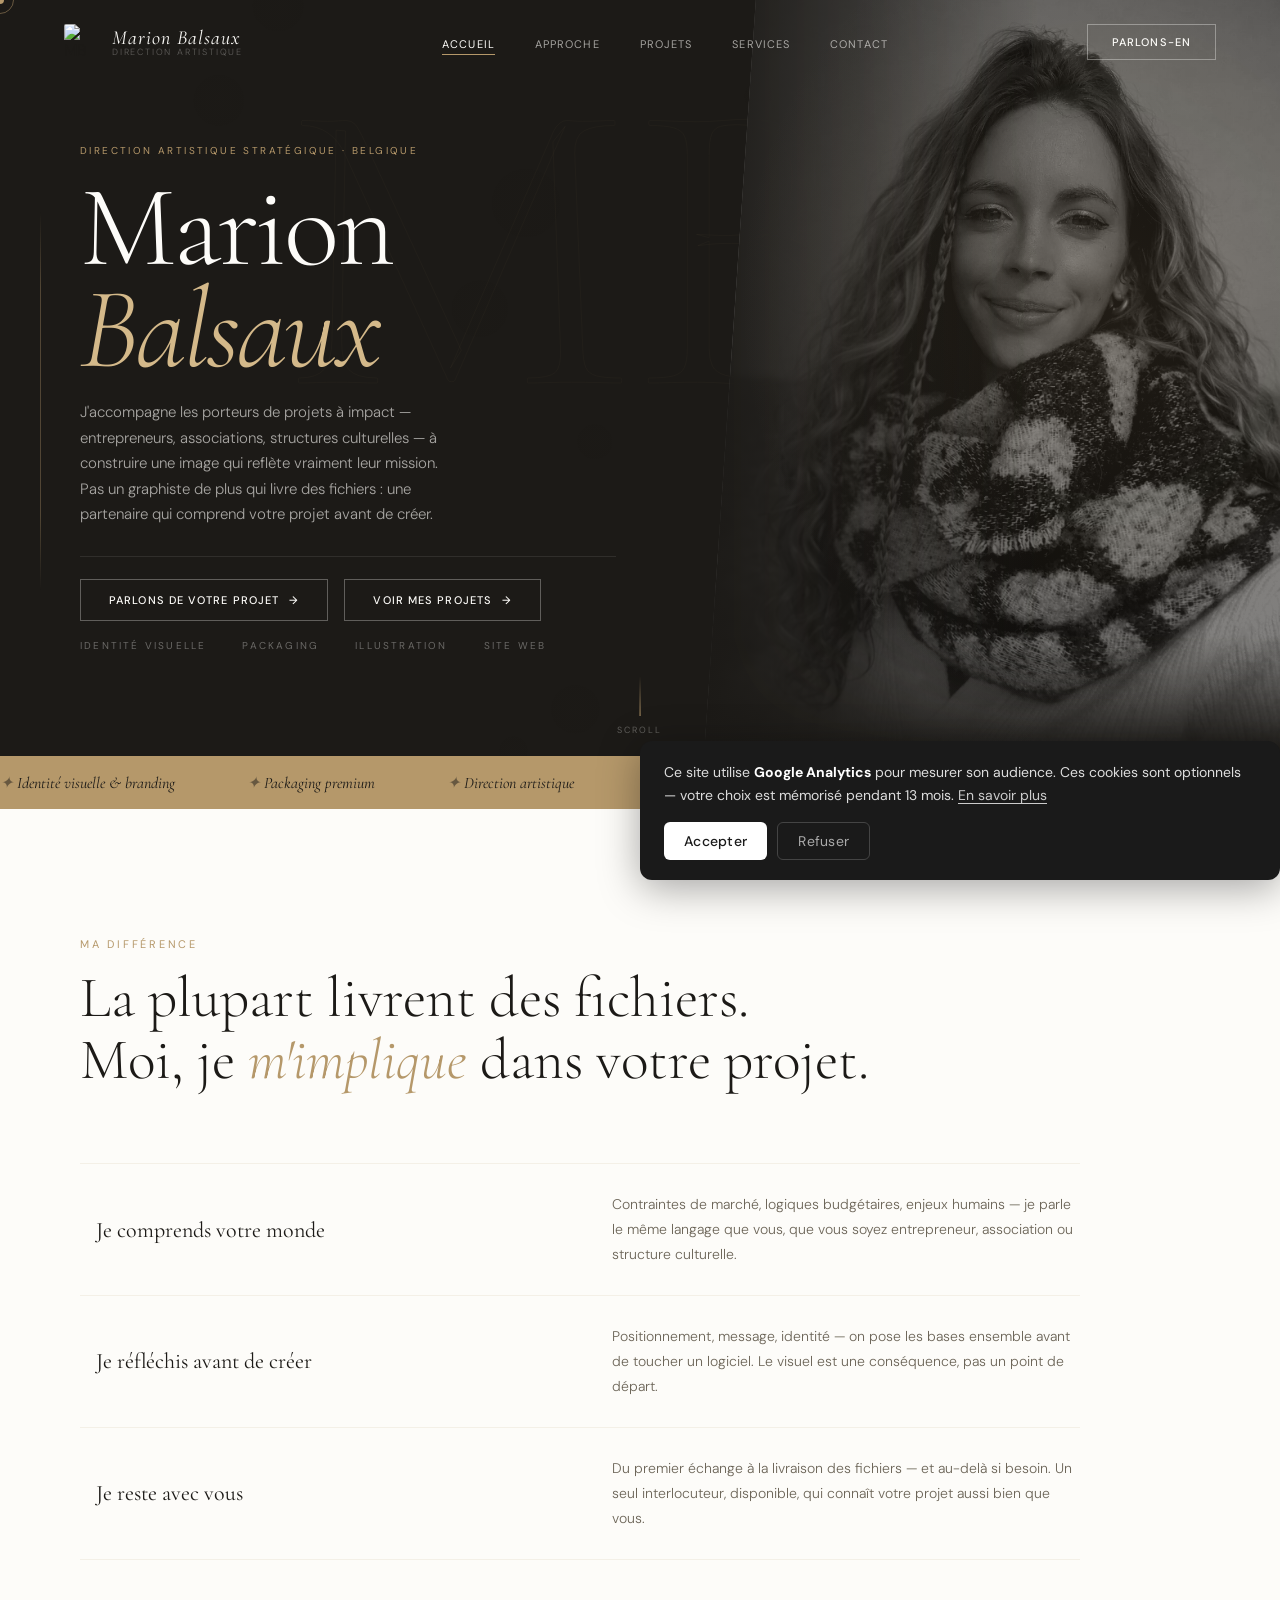
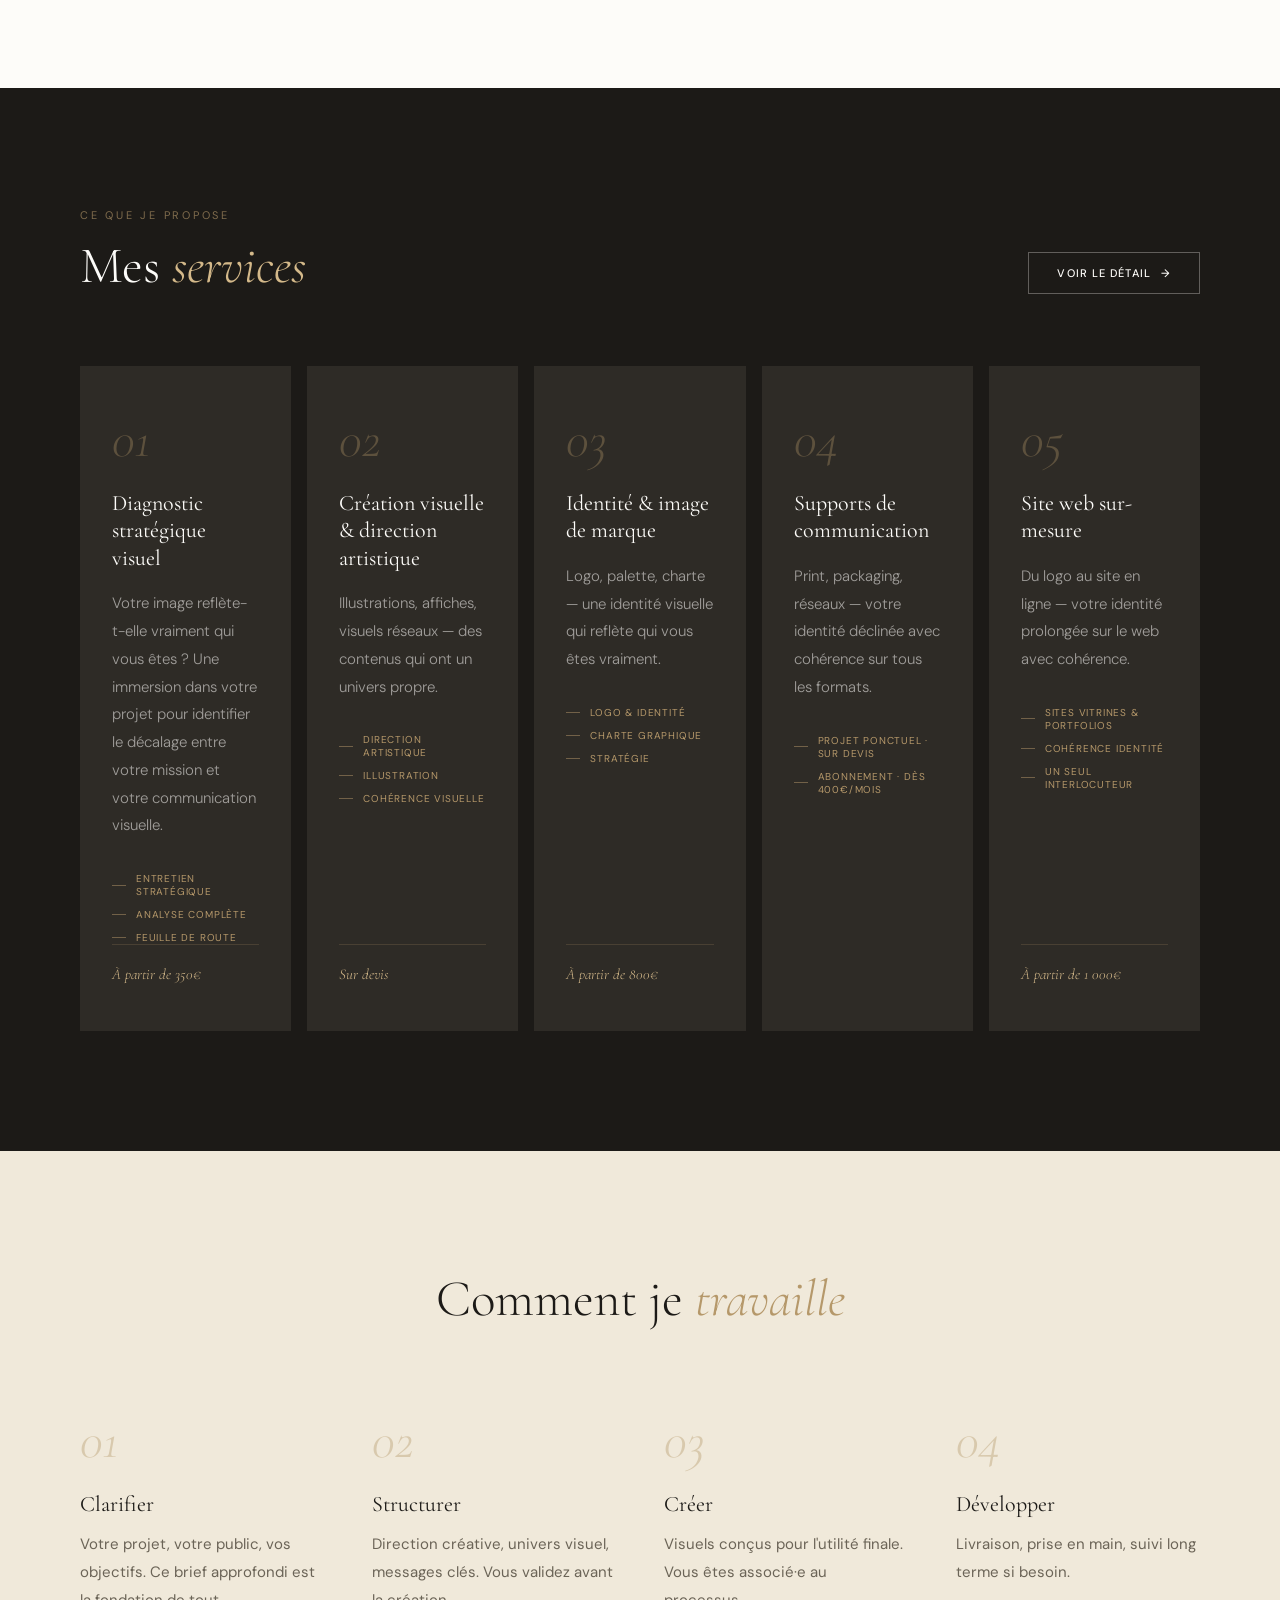
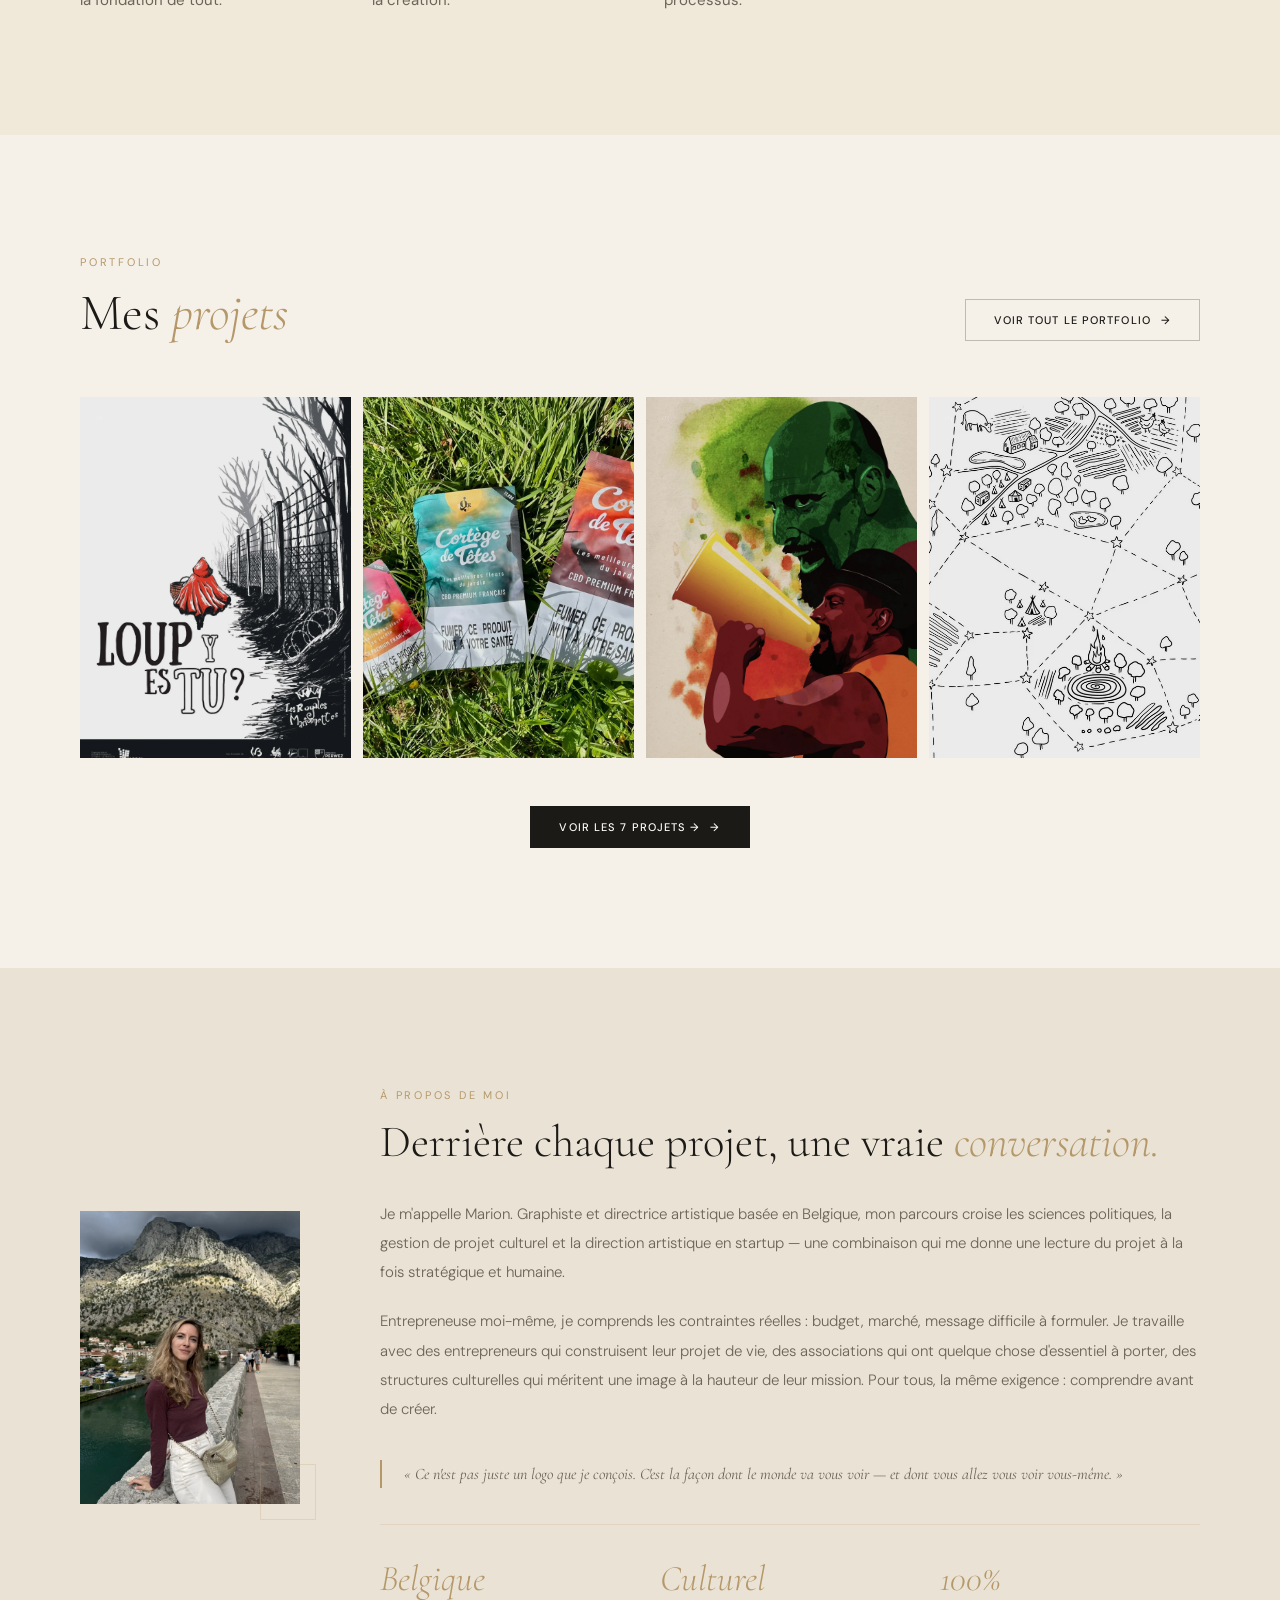
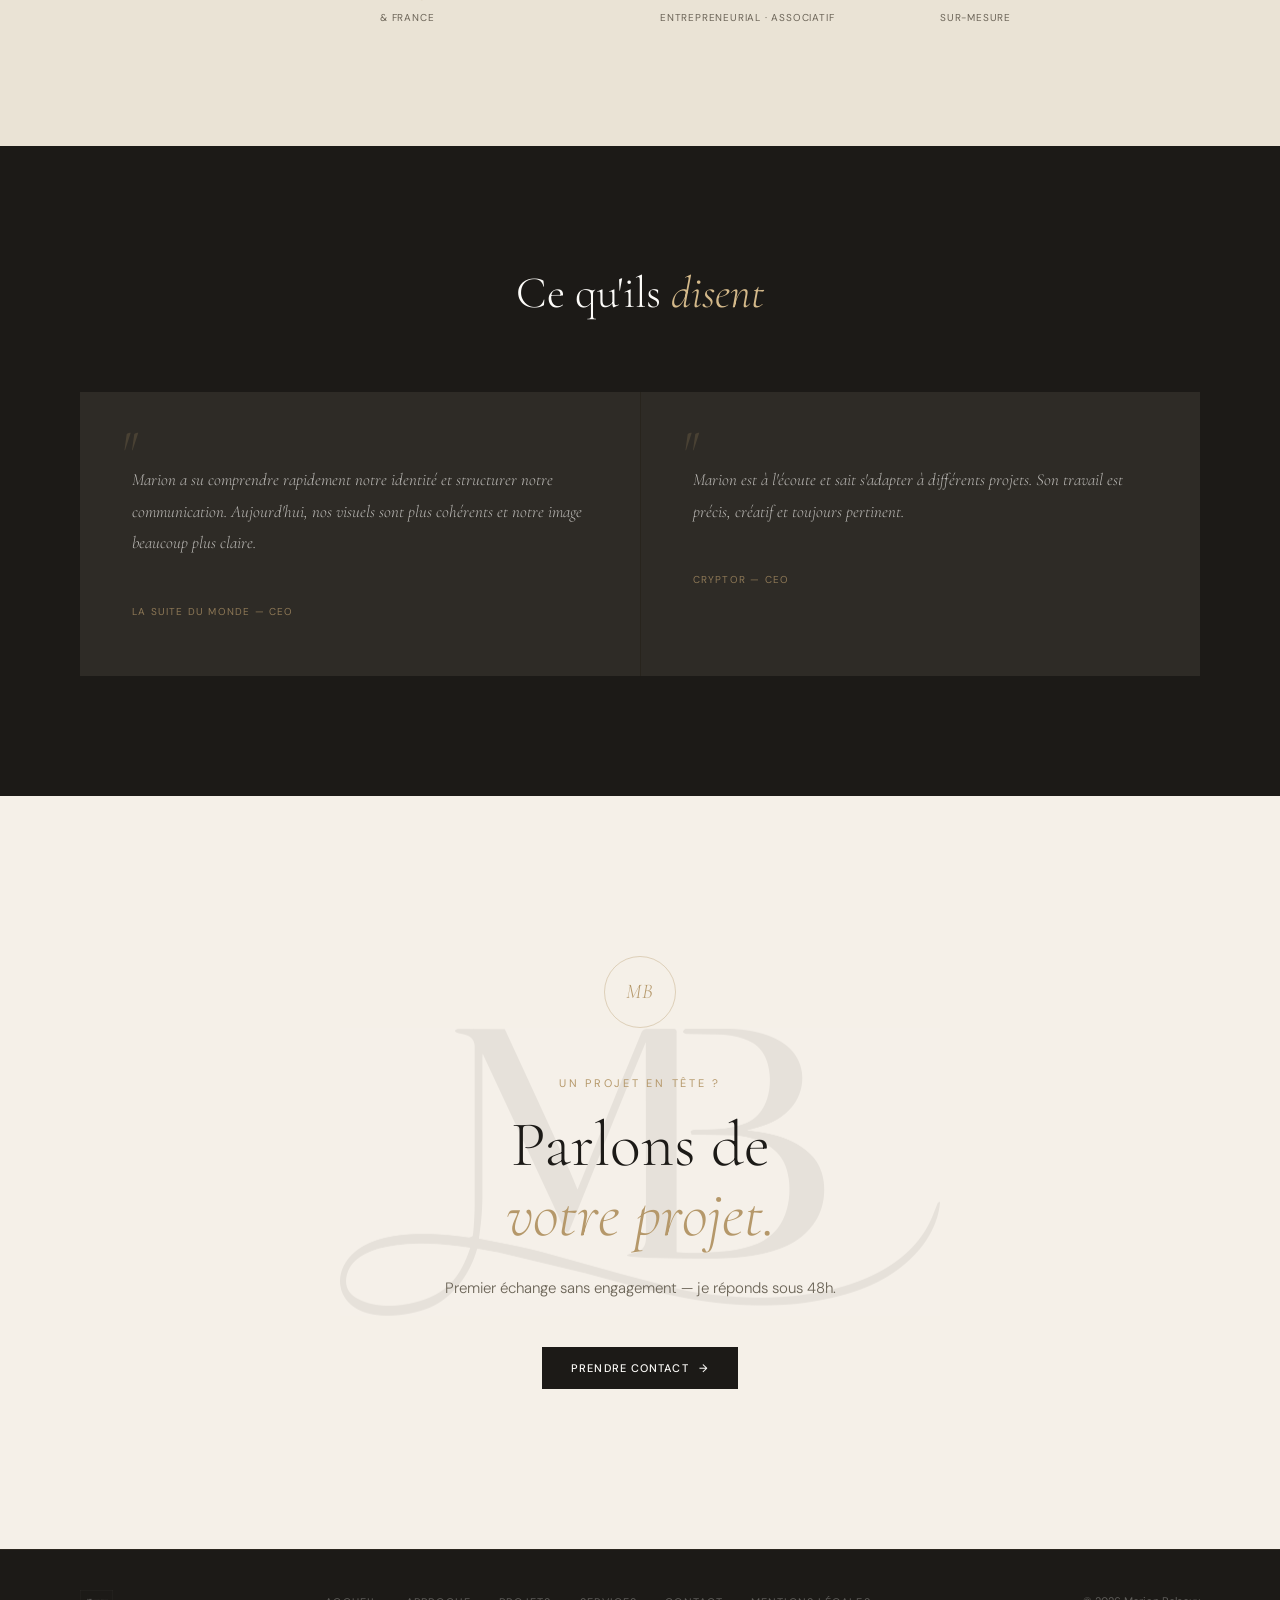
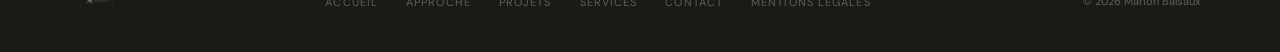
==== commit b6397d23: "Add files via upload update" ====
--- a/index.html
+++ b/index.html
@@ -23,8 +23,10 @@
 <meta property="og:url" content="https://marionbalsaux.fr/">
 <meta property="og:locale" content="fr_BE">
 <meta property="og:site_name" content="Marion Balsaux">
-<meta property="og:image" content="https://marionbalsaux.fr/images/site/photo-marion-hero.webp">
-<meta name="twitter:image" content="https://marionbalsaux.fr/images/site/photo-marion-hero.webp">
+<meta property="og:image" content="https://marionbalsaux.fr/images/site/og-image.jpg">
+<meta property="og:image:width" content="1200">
+<meta property="og:image:height" content="630">
+<meta name="twitter:image" content="https://marionbalsaux.fr/images/site/og-image.jpg">
 <meta name="twitter:card" content="summary_large_image">
 <meta name="twitter:title" content="Marion Balsaux — Graphiste & Directrice Artistique en Belgique">
 <meta name="twitter:description" content="Identité visuelle, packaging, illustration, site web sur-mesure. Une approche stratégique avant esthétique.">
@@ -36,7 +38,9 @@
    HERO
 ══════════════════════════════════════════ */
 .hero {
-  min-height: max(86vh, 620px);
+  height: 84vh;
+  min-height: 500px;
+  max-height: 820px;
   background: var(--dark);
   display: grid;
   grid-template-columns: 55% 45%;
@@ -73,10 +77,10 @@
 
 /* Colonne gauche */
 .hero-left {
-  padding: 140px 88px 72px 80px;
+  padding: 80px 88px 40px 80px;
   display: flex;
   flex-direction: column;
-  justify-content: flex-end;
+  justify-content: center;
   position: relative;
   z-index: 2;
 }
@@ -103,7 +107,7 @@
   letter-spacing: .24em;
   text-transform: uppercase;
   color: var(--gold);
-  margin-bottom: 32px;
+  margin-bottom: 20px;
   opacity: 0;
   animation: fadeUp .8s ease .2s forwards;
 }
@@ -114,7 +118,7 @@
   font-weight: 300;
   line-height: .88;
   color: var(--white);
-  margin-bottom: 36px;
+  margin-bottom: 20px;
   letter-spacing: -.028em;
   opacity: 0;
   animation: fadeUp .8s ease .35s forwards;
@@ -126,9 +130,9 @@
 }
 
 .hero-desc {
-  font-size: 16px;
-  font-weight: 300;
-  line-height: 1.9;
+  font-size: 15px;
+  font-weight: 300;
+  line-height: 1.7;
   color: rgba(253,252,249,.62);
   max-width: 380px;
   margin-bottom: 0;
@@ -143,8 +147,8 @@
   flex-wrap: wrap;
   opacity: 0;
   animation: fadeUp .8s ease .65s forwards;
-  margin-top: 44px;
-  padding-top: 36px;
+  margin-top: 28px;
+  padding-top: 22px;
   border-top: 1px solid rgba(253,252,249,.09);
 }
 
@@ -152,7 +156,7 @@
 .hero-meta {
   display: flex;
   gap: 36px;
-  margin-top: 56px;
+  margin-top: 18px;
   opacity: 0;
   animation: fadeIn 1.2s ease 1s forwards;
 }
@@ -211,7 +215,7 @@
 
 .hero-scroll {
   position: absolute;
-  bottom: 40px;
+  bottom: 20px;
   left: 50%;
   transform: translateX(-50%);
   display: flex;
@@ -414,6 +418,8 @@
 .svc {
   background: var(--dark-mid);
   padding: 48px 32px;
+  display: flex;
+  flex-direction: column;
   transition: background .35s;
   cursor: none;
 }
@@ -461,6 +467,27 @@
   background: var(--gold);
   flex-shrink: 0;
   opacity: .5;
+}
+
+/* Grille 5 colonnes */
+.svcs-grid--5 {
+  grid-template-columns: repeat(5, 1fr);
+}
+.svc-price {
+  font-family: var(--serif);
+  font-size: 15px;
+  font-style: italic;
+  font-weight: 300;
+  color: var(--gold-light);
+  margin-top: auto;
+  padding-top: 20px;
+  border-top: 1px solid rgba(181,152,106,.2);
+}
+@media(max-width:1200px) {
+  .svcs-grid--5 { grid-template-columns: repeat(3, 1fr); }
+}
+@media(max-width:900px) {
+  .svcs-grid--5 { grid-template-columns: 1fr; }
 }
 
 /* ══════════════════════════════════════════
@@ -706,6 +733,7 @@
 <header>
 <nav id="main-nav">
   <a href="index.html" class="nav-logo">
+    <img src="images/site/logo-mb.svg" alt="MB" class="nav-logo-img">
     <span class="nav-logo-mb"><span>Marion Balsaux</span><span>Direction Artistique</span></span>
   </a>
   <ul class="nav-links">
@@ -741,9 +769,9 @@
   <canvas id="hero-smoke" aria-hidden="true"></canvas>
   <div class="hero-bg-num">MB</div>
   <div class="hero-left">
-    <p class="hero-eyebrow">Graphiste · Directrice artistique · Belgique</p>
+    <p class="hero-eyebrow">Direction artistique stratégique · Belgique</p>
     <h1 class="hero-title">Marion<br><em>Balsaux</em></h1>
-    <p class="hero-desc">J'accompagne les entrepreneurs, les associations et les porteurs de projets à construire une image forte — pas seulement des visuels, une vraie réflexion sur ce que vous portez et comment le transmettre.</p>
+    <p class="hero-desc">J'accompagne les porteurs de projets à impact — entrepreneurs, associations, structures culturelles — à construire une image qui reflète vraiment leur mission. Pas un graphiste de plus qui livre des fichiers : une partenaire qui comprend votre projet avant de créer.</p>
     <div class="hero-actions">
       <a href="contact.html" class="btn btn--outline-w">Parlons de votre projet</a>
       <a href="projets.html" class="btn btn--outline-w" style="background:transparent">Voir mes projets</a>
@@ -810,30 +838,40 @@
     <div><span class="label label--light">Ce que je propose</span><h2 class="svcs-title">Mes <em>services</em></h2></div>
     <a href="services.html" class="btn btn--outline-w" style="font-size:11px">Voir le détail</a>
   </div>
-  <div class="svcs-grid">
+  <div class="svcs-grid svcs-grid--5">
     <div class="svc reveal" data-delay="0">
       <span class="svc-n">01</span>
+      <h3 class="svc-t">Diagnostic stratégique visuel</h3>
+      <p class="svc-d">Votre image reflète-t-elle vraiment qui vous êtes ? Une immersion dans votre projet pour identifier le décalage entre votre mission et votre communication visuelle.</p>
+      <div class="svc-tags"><span class="svc-tag">Entretien stratégique</span><span class="svc-tag">Analyse complète</span><span class="svc-tag">Feuille de route</span></div>
+      <span class="svc-price">À partir de 350€</span>
+    </div>
+    <div class="svc reveal" data-delay="60">
+      <span class="svc-n">02</span>
       <h3 class="svc-t">Création visuelle & direction artistique</h3>
       <p class="svc-d">Illustrations, affiches, visuels réseaux — des contenus qui ont un univers propre.</p>
       <div class="svc-tags"><span class="svc-tag">Direction artistique</span><span class="svc-tag">Illustration</span><span class="svc-tag">Cohérence visuelle</span></div>
+      <span class="svc-price">Sur devis</span>
     </div>
-    <div class="svc reveal" data-delay="80">
-      <span class="svc-n">02</span>
+    <div class="svc reveal" data-delay="120">
+      <span class="svc-n">03</span>
       <h3 class="svc-t">Identité & image de marque</h3>
       <p class="svc-d">Logo, palette, charte — une identité visuelle qui reflète qui vous êtes vraiment.</p>
       <div class="svc-tags"><span class="svc-tag">Logo & identité</span><span class="svc-tag">Charte graphique</span><span class="svc-tag">Stratégie</span></div>
+      <span class="svc-price">À partir de 800€</span>
     </div>
-    <div class="svc reveal" data-delay="160">
-      <span class="svc-n">03</span>
+    <div class="svc reveal" data-delay="180">
+      <span class="svc-n">04</span>
       <h3 class="svc-t">Supports de communication</h3>
-      <p class="svc-d">Print, packaging, réseaux — votre identité déclinée avec cohérence.</p>
-      <div class="svc-tags"><span class="svc-tag">Print & packaging</span><span class="svc-tag">Réseaux sociaux</span><span class="svc-tag">Abonnement</span></div>
+      <p class="svc-d">Print, packaging, réseaux — votre identité déclinée avec cohérence sur tous les formats.</p>
+      <div class="svc-tags"><span class="svc-tag">Projet ponctuel · sur devis</span><span class="svc-tag">Abonnement · dès 400€/mois</span></div>
     </div>
     <div class="svc reveal" data-delay="240">
-      <span class="svc-n">04</span>
+      <span class="svc-n">05</span>
       <h3 class="svc-t">Site web sur-mesure</h3>
       <p class="svc-d">Du logo au site en ligne — votre identité prolongée sur le web avec cohérence.</p>
       <div class="svc-tags"><span class="svc-tag">Sites vitrines & portfolios</span><span class="svc-tag">Cohérence identité</span><span class="svc-tag">Un seul interlocuteur</span></div>
+      <span class="svc-price">À partir de 1 000€</span>
     </div>
   </div>
 </section>
--- a/styles.css
+++ b/styles.css
@@ -34,7 +34,8 @@
 nav { position: fixed; top: 0; left: 0; right: 0; z-index: 100; padding: 24px 64px; display: flex; justify-content: space-between; align-items: center; transition: background .4s ease, padding .4s ease; }
 nav.scrolled { background: rgba(245,240,232,.98); padding: 14px 64px; box-shadow: 0 1px 0 rgba(181,152,106,.2); }
 /* Logo in nav */
-.nav-logo { text-decoration: none; display: flex; align-items: center; }
+.nav-logo { text-decoration: none; display: flex; align-items: center; gap: 12px; }
+.nav-logo-img { width: 36px; height: 36px; flex-shrink: 0; border-radius: 2px; }
 /* Logo texte — Cormorant Garamond, élégant, fonctionne sur tous les fonds */
 .nav-logo-mb {
   display: flex;
@@ -86,7 +87,7 @@
 .marquee-item::before { content: '✦  '; opacity: .5; }
 
 /* ─── SECTION LABELS ──────────────────────── */
-.label { font-size: 10px; letter-spacing: .25em; text-transform: uppercase; color: var(--gold); margin-bottom: 16px; display: block; }
+.label { font-size: 11px; letter-spacing: .25em; text-transform: uppercase; color: var(--gold); margin-bottom: 16px; display: block; }
 .label--light { color: rgba(181,152,106,.65); }
 
 /* ─── BUTTONS ─────────────────────────────── */
@@ -160,9 +161,9 @@
 }
 .footer-logo-text { font-family: var(--serif); font-size: 15px; font-weight: 400; color: rgba(253,252,249,.6); letter-spacing: .04em; }
 .footer-nav { display: flex; gap: 28px; list-style: none; }
-.footer-nav a { font-size: 10px; letter-spacing: .1em; text-transform: uppercase; text-decoration: none; color: rgba(253,252,249,.3); transition: color .2s; }
+.footer-nav a { font-size: 11px; letter-spacing: .1em; text-transform: uppercase; text-decoration: none; color: rgba(253,252,249,.3); transition: color .2s; }
 .footer-nav a:hover { color: var(--gold); }
-.footer-copy { font-size: 10px; color: rgba(253,252,249,.2); }
+.footer-copy { font-size: 11px; color: rgba(253,252,249,.3); }
 
 /* ─── ANIMATIONS ──────────────────────────── */
 @keyframes fadeUp { from { opacity: 0; transform: translateY(28px); } to { opacity: 1; transform: translateY(0); } }
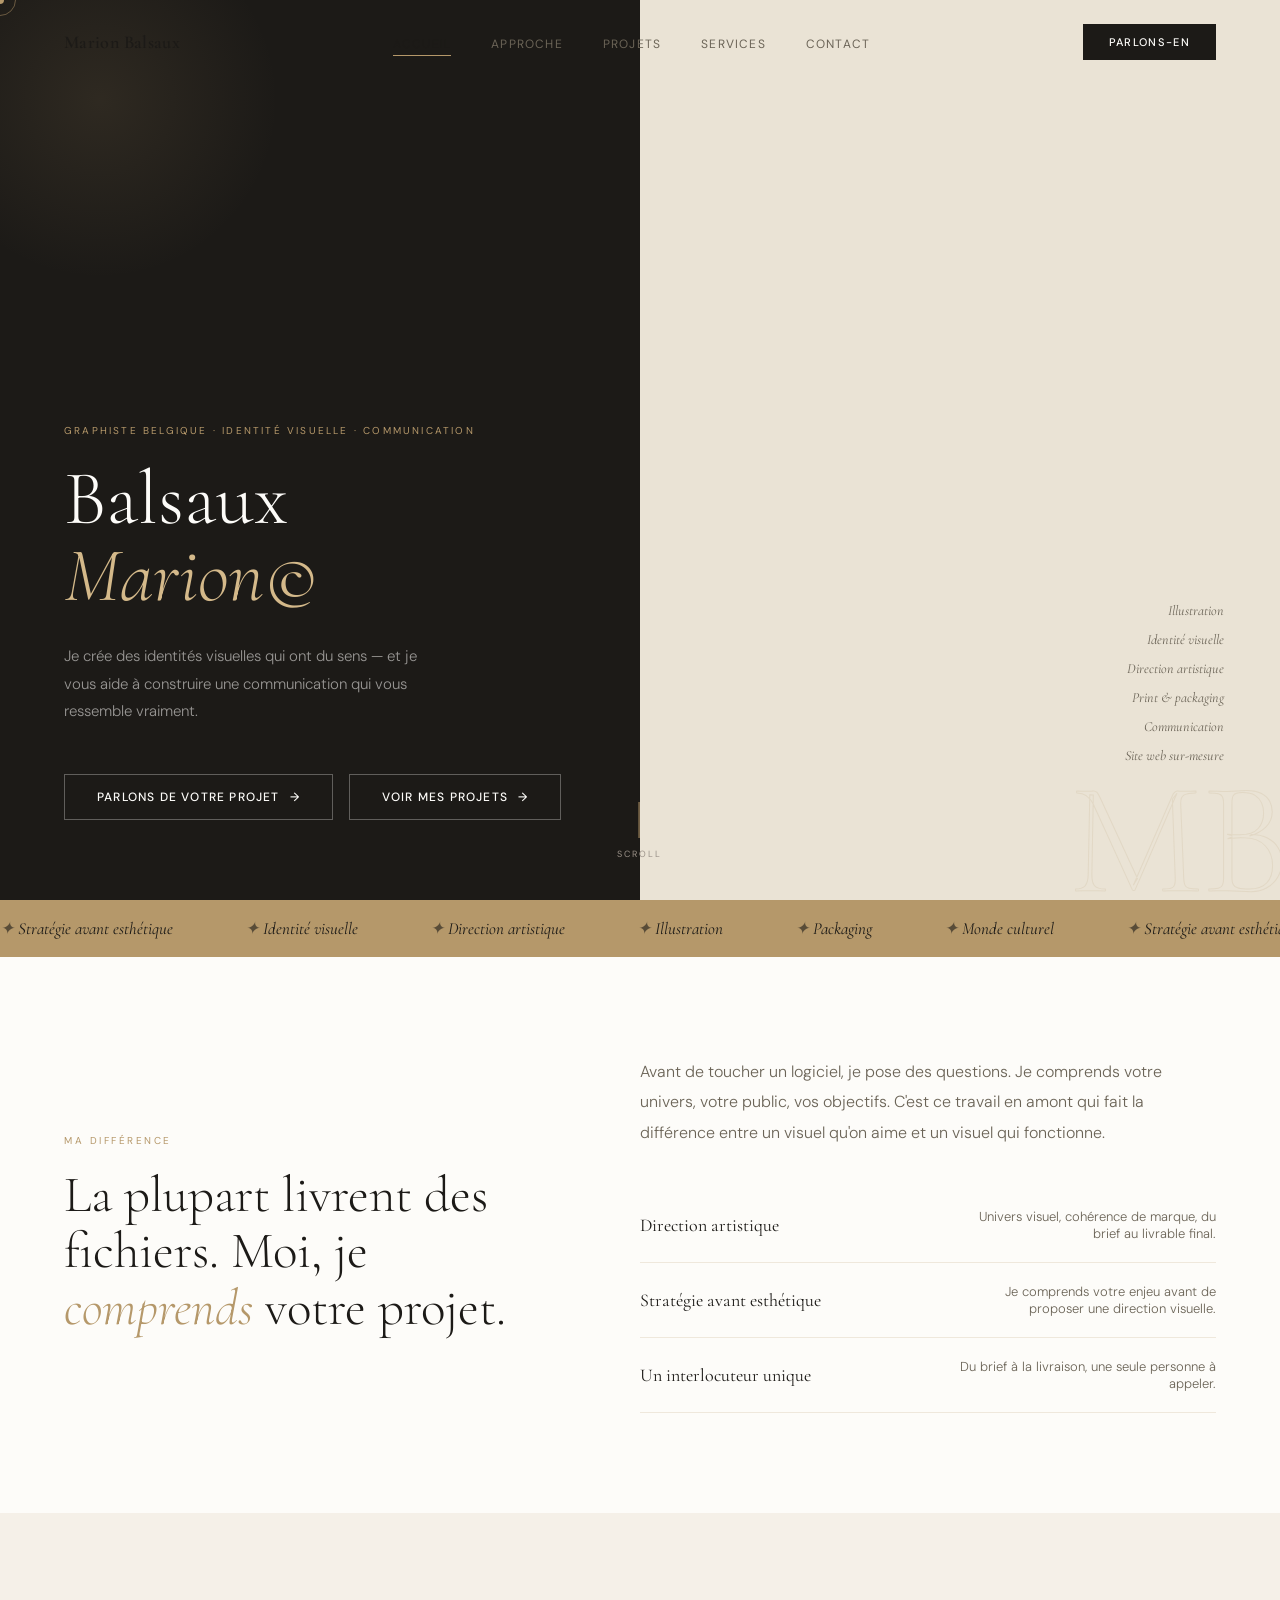
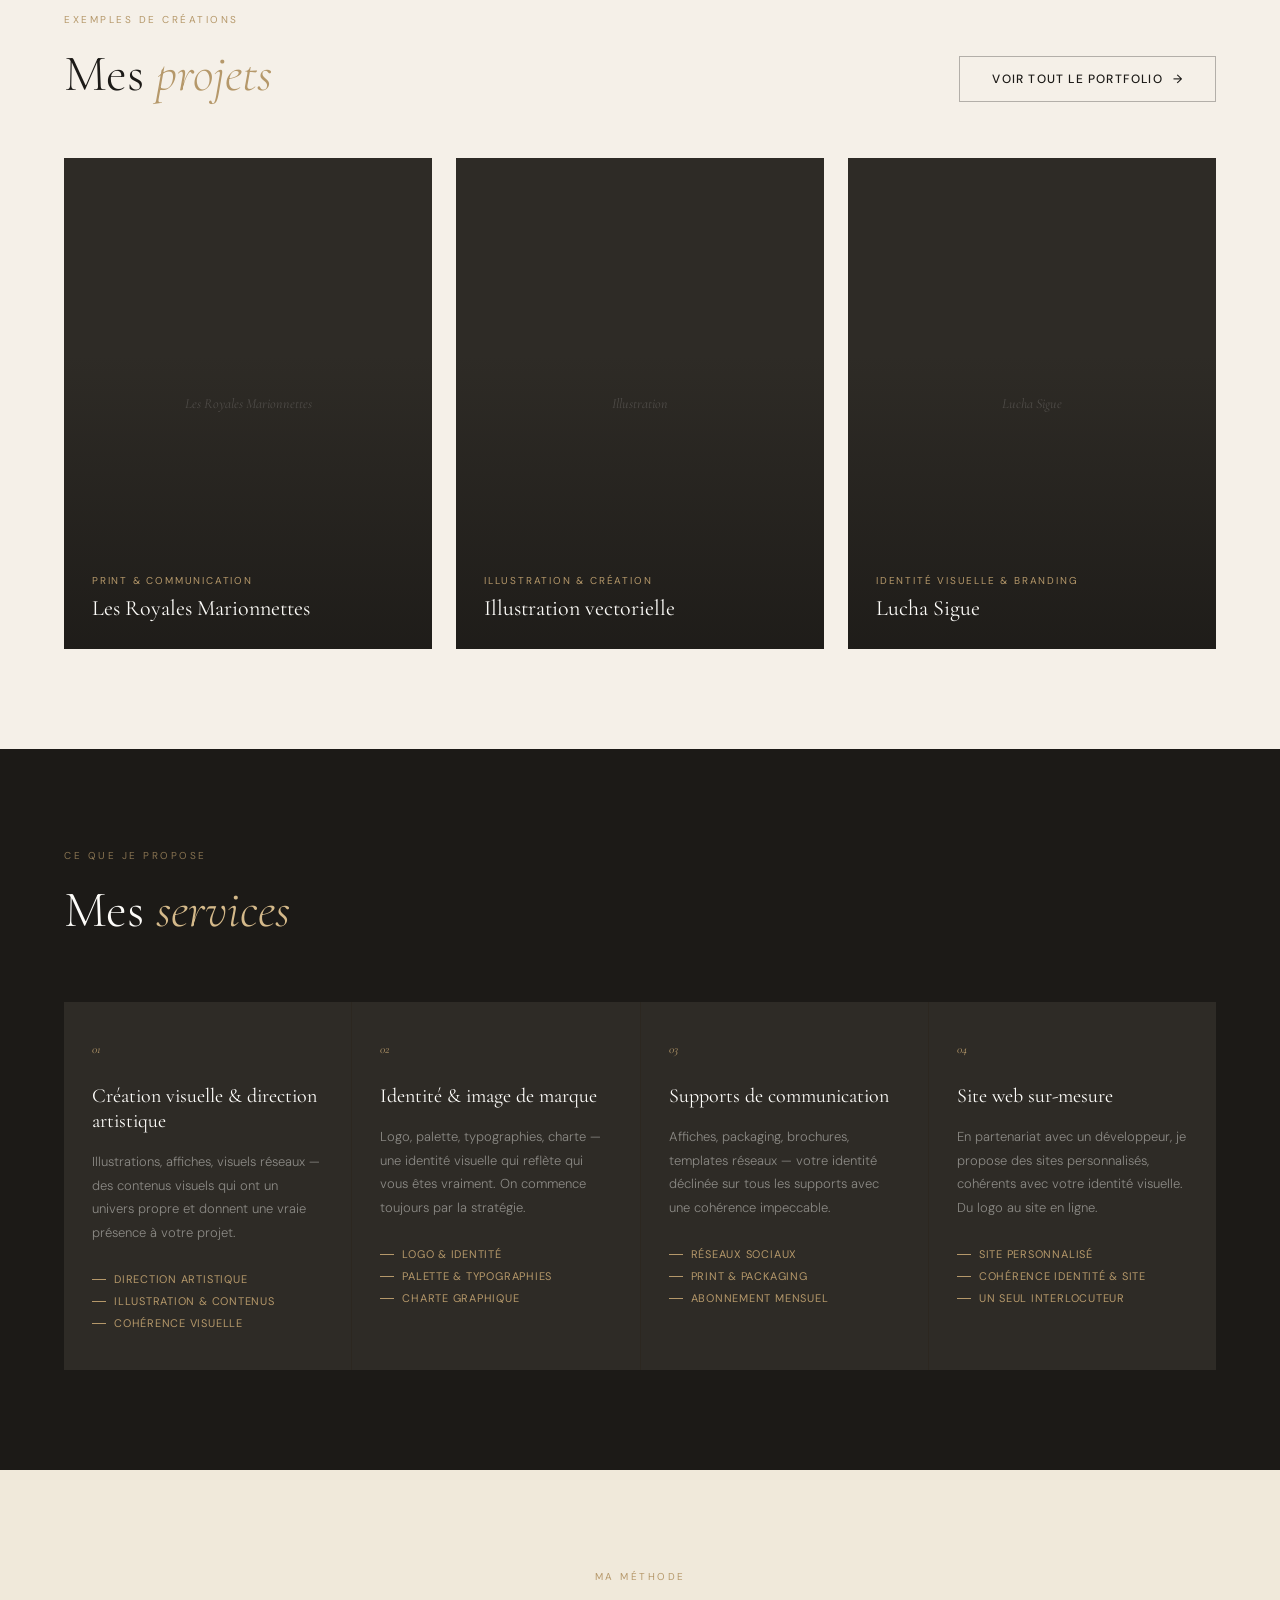
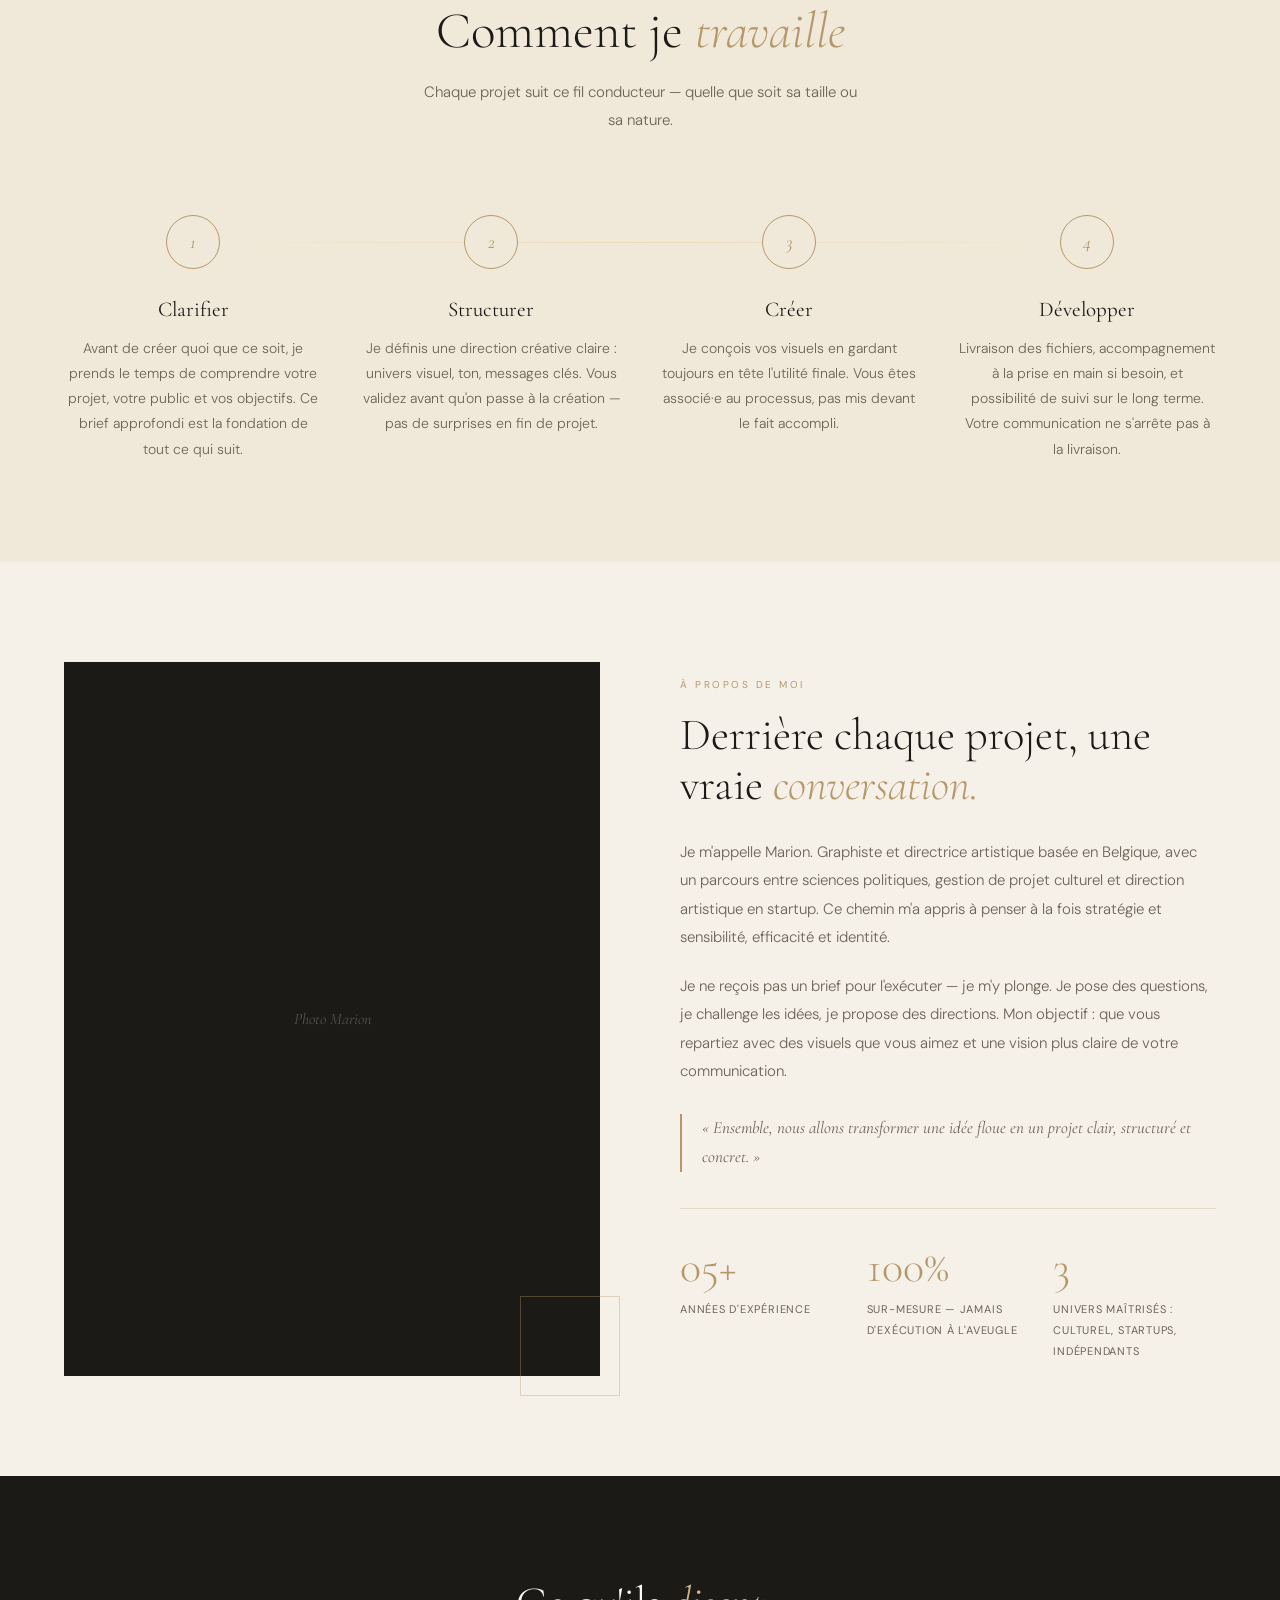
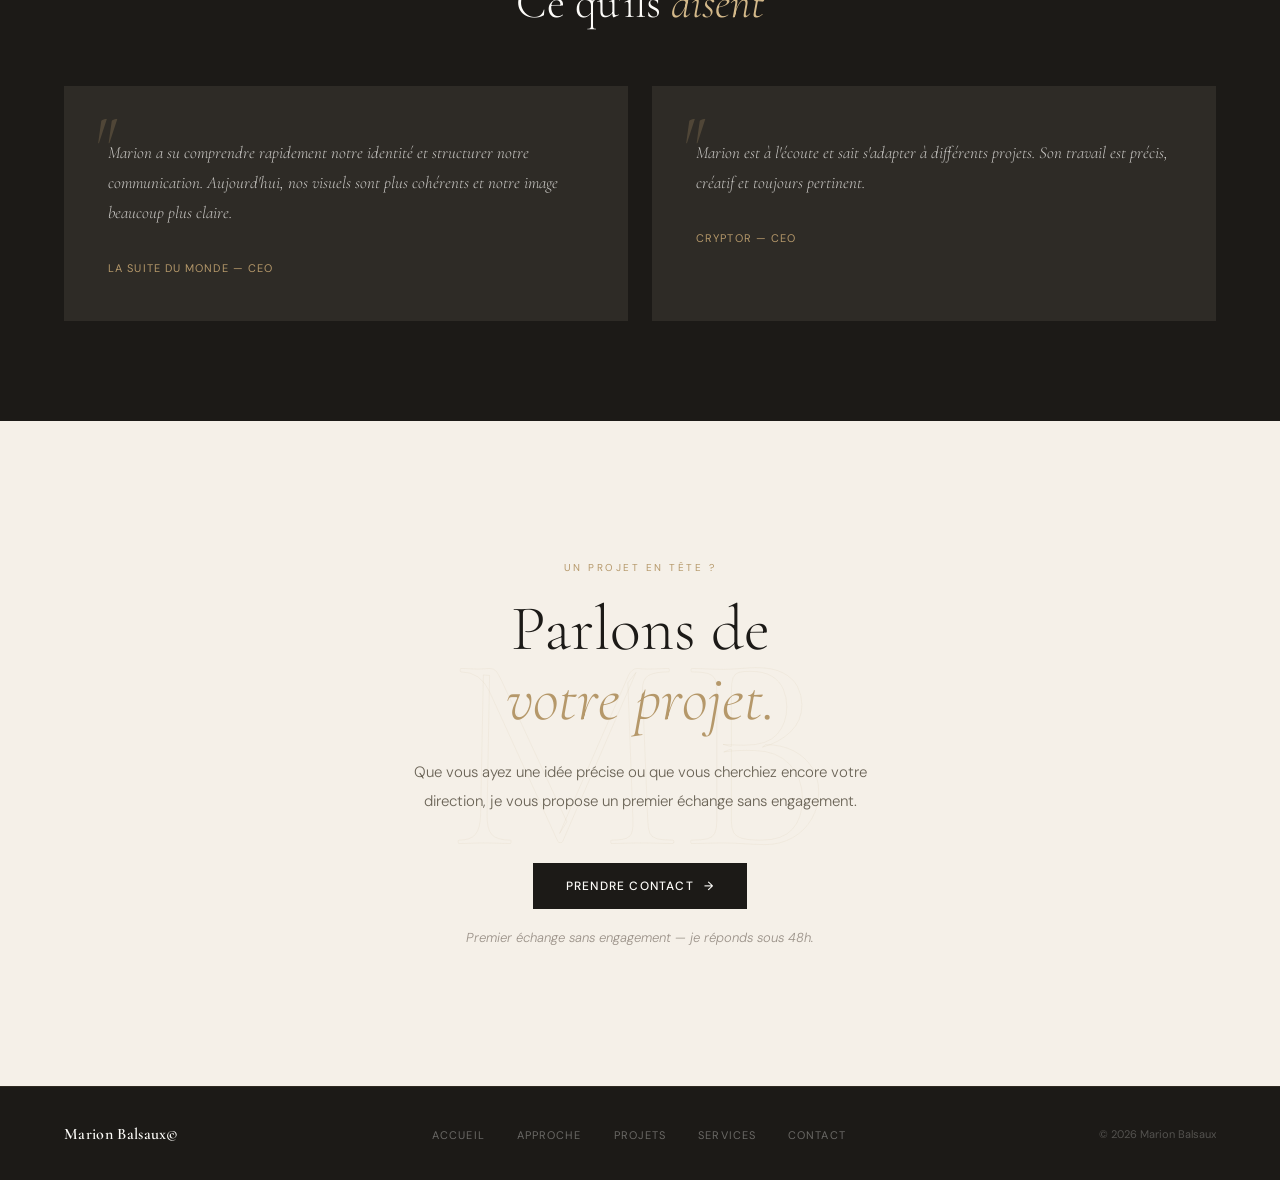
==== commit 15702ff4: "Add files via upload update" ====
--- a/index.html
+++ b/index.html
@@ -1,741 +1,140 @@
 <!DOCTYPE html>
 <html lang="fr">
 <head>
-<!-- Google tag (gtag.js) -->
-<script async src="https://www.googletagmanager.com/gtag/js?id=G-MSE1TXJMT7"></script>
-<script>
-  window.dataLayer = window.dataLayer || [];
-  function gtag(){dataLayer.push(arguments);}
-  // Consent mode: analytics off by default until user accepts
-  gtag('consent', 'default', {'analytics_storage': 'denied'});
-  gtag('js', new Date());
-  gtag('config', 'G-MSE1TXJMT7');
-</script>
-<meta charset="UTF-8"><meta name="viewport" content="width=device-width, initial-scale=1.0">
+<meta charset="UTF-8">
+<meta name="viewport" content="width=device-width, initial-scale=1.0">
 <title>Graphiste Belgique — Marion Balsaux | Identité visuelle & Direction artistique</title>
-<meta name="description" content="Marion Balsaux, graphiste & directrice artistique en Belgique — identité visuelle, packaging, illustration et accompagnement créatif pour entrepreneurs, associations et porteurs de projets.">
-<meta name="author" content="Marion Balsaux">
-<meta name="robots" content="index, follow">
-<link rel="canonical" href="https://marionbalsaux.fr/">
-<meta property="og:title" content="Graphiste Belgique — Marion Balsaux | Identité visuelle & Direction artistique">
-<meta property="og:description" content="Graphiste freelance en Belgique, je crée des identités visuelles stratégiques et des sites web sur-mesure pour entrepreneurs, associations et structures culturelles.">
-<meta property="og:type" content="website">
-<meta property="og:url" content="https://marionbalsaux.fr/">
-<meta property="og:locale" content="fr_BE">
-<meta property="og:site_name" content="Marion Balsaux">
-<meta property="og:image" content="https://marionbalsaux.fr/images/site/og-image.jpg">
-<meta property="og:image:width" content="1200">
-<meta property="og:image:height" content="630">
-<meta name="twitter:image" content="https://marionbalsaux.fr/images/site/og-image.jpg">
-<meta name="twitter:card" content="summary_large_image">
-<meta name="twitter:title" content="Marion Balsaux — Graphiste & Directrice Artistique en Belgique">
-<meta name="twitter:description" content="Identité visuelle, packaging, illustration, site web sur-mesure. Une approche stratégique avant esthétique.">
-<link rel="preconnect" href="https://fonts.googleapis.com"><link rel="preconnect" href="https://fonts.gstatic.com" crossorigin>
+<meta name="description" content="Graphiste en Brabant Wallon et Belgique — Marion Balsaux crée des identités visuelles et accompagne les projets créatifs avec une approche stratégique et humaine.">
+<link rel="preconnect" href="https://fonts.googleapis.com">
+<link rel="preconnect" href="https://fonts.gstatic.com" crossorigin>
 <link href="https://fonts.googleapis.com/css2?family=Cormorant+Garamond:ital,wght@0,300;0,400;0,600;1,300;1,400&family=DM+Sans:wght@300;400;500&display=swap" rel="stylesheet">
 <link rel="stylesheet" href="styles.css">
 <style>
-/* ══════════════════════════════════════════
-   HERO
-══════════════════════════════════════════ */
-.hero {
-  height: 84vh;
-  min-height: 500px;
-  max-height: 820px;
-  background: var(--dark);
-  display: grid;
-  grid-template-columns: 55% 45%;
-  position: relative;
-  overflow: visible;
-  align-items: stretch;
-}
-/* Canvas fumée */
-#hero-smoke {
-  position: absolute;
-  inset: 0;
-  width: 100%;
-  height: 100%;
-  pointer-events: none;
-  z-index: 1;
-  opacity: 1;
-}
-
-/* Filigrane décoratif */
-.hero-bg-num {
-  position: absolute;
-  left: 22%;
-  top: 40px;
-  font-family: var(--serif);
-  font-size: 420px;
-  font-weight: 300;
-  line-height: 1;
-  color: transparent;
-  -webkit-text-stroke: 1px rgba(181,152,106,.04);
-  pointer-events: none;
-  user-select: none;
-  z-index: 1;
-}
-
-/* Colonne gauche */
-.hero-left {
-  padding: 80px 88px 40px 80px;
-  display: flex;
-  flex-direction: column;
-  justify-content: center;
-  position: relative;
-  z-index: 2;
-}
-
-/* Accent vertical doré — signature éditoriale */
-.hero-left::before {
-  content: '';
-  position: absolute;
-  left: 40px;
-  top: 28%;
-  bottom: 22%;
-  width: 1px;
-  background: linear-gradient(to bottom,
-    transparent 0%,
-    rgba(181,152,106,.35) 20%,
-    rgba(181,152,106,.35) 80%,
-    transparent 100%
-  );
-  z-index: 1;
-}
-
-.hero-eyebrow {
-  font-size: 10px;
-  letter-spacing: .24em;
-  text-transform: uppercase;
-  color: var(--gold);
-  margin-bottom: 20px;
-  opacity: 0;
-  animation: fadeUp .8s ease .2s forwards;
-}
-
-.hero-title {
-  font-family: var(--serif);
-  font-size: clamp(72px, 9vw, 120px);
-  font-weight: 300;
-  line-height: .88;
-  color: var(--white);
-  margin-bottom: 20px;
-  letter-spacing: -.028em;
-  opacity: 0;
-  animation: fadeUp .8s ease .35s forwards;
-}
-.hero-title em {
-  font-style: italic;
-  color: var(--gold-light);
-  display: block;
-}
-
-.hero-desc {
-  font-size: 15px;
-  font-weight: 300;
-  line-height: 1.7;
-  color: rgba(253,252,249,.62);
-  max-width: 380px;
-  margin-bottom: 0;
-  opacity: 0;
-  animation: fadeUp .8s ease .5s forwards;
-}
-
-/* Séparateur + CTA */
-.hero-actions {
-  display: flex;
-  gap: 16px;
-  flex-wrap: wrap;
-  opacity: 0;
-  animation: fadeUp .8s ease .65s forwards;
-  margin-top: 28px;
-  padding-top: 22px;
-  border-top: 1px solid rgba(253,252,249,.09);
-}
-
-/* Pied de hero — micro-détails éditoriaux */
-.hero-meta {
-  display: flex;
-  gap: 36px;
-  margin-top: 18px;
-  opacity: 0;
-  animation: fadeIn 1.2s ease 1s forwards;
-}
-.hero-meta-item {
-  font-size: 10px;
-  letter-spacing: .22em;
-  text-transform: uppercase;
-  color: rgba(253,252,249,.35);
-}
-
-/* Colonne droite — portrait éditorial DA */
-.hero-right {
-  position: relative;
-  overflow: hidden;
-  z-index: 2;
-  display: flex;
-  align-items: flex-end;
-  justify-content: center;
-  /* Découpe diagonale — signature éditoriale */
-  clip-path: polygon(9% 0%, 100% 0%, 100% 100%, 0% 100%);
-}
-
-/* Traitement photo : N&B + contraste DA */
-.hero-photo {
-  width: 100%;
-  height: 100%;
-  object-fit: cover;
-  object-position: center 15%;
-  filter: grayscale(100%) contrast(1.3) brightness(.82);
-  opacity: .55;
-}
-
-/* Gradient : fondu gauche + bas + touche dorée */
-.hero-photo-overlay {
-  position: absolute;
-  inset: 0;
-  background:
-    linear-gradient(to right, var(--dark) 0%, rgba(28,26,23,.6) 28%, transparent 58%),
-    linear-gradient(to top, var(--dark) 0%, transparent 16%);
-  z-index: 1;
-}
-
-/* Voile duotone or — couche finale éditoriale */
-.hero-right::after {
-  content: '';
-  position: absolute;
-  inset: 0;
-  background: radial-gradient(
-    ellipse at 70% 40%,
-    rgba(181,152,106,.12) 0%,
-    transparent 65%
-  );
-  z-index: 2;
-  pointer-events: none;
-}
-
-.hero-scroll {
-  position: absolute;
-  bottom: 20px;
-  left: 50%;
-  transform: translateX(-50%);
-  display: flex;
-  flex-direction: column;
-  align-items: center;
-  gap: 8px;
-  font-size: 9px;
-  letter-spacing: .22em;
-  text-transform: uppercase;
-  color: rgba(253,252,249,.3);
-  opacity: 0;
-  animation: fadeIn 1s ease 1.4s forwards;
-  z-index: 3;
-}
-.hero-line {
-  width: 1px;
-  height: 40px;
-  background: linear-gradient(to bottom, transparent, var(--gold));
-  animation: scrollLine 2.4s ease-in-out infinite;
-}
-
-/* ══════════════════════════════════════════
-   ABOUT STRIP
-══════════════════════════════════════════ */
-.about-strip {
-  padding: 120px 80px;
-  display: grid;
-  /* Photo discrète à gauche — placeholder en attente d'une 2e photo de Marion */
-  grid-template-columns: 220px 1fr;
-  gap: 80px;
-  align-items: center;
-  background: var(--beige-dark);
-}
-.about-photo-wrap {
-  position: relative;
-  display: flex;
-  flex-direction: column;
-  align-items: flex-start;
-}
-/* Placeholder en attendant la photo About distincte */
-.about-photo-placeholder {
-  width: 100%;
-  max-width: 220px;
-  aspect-ratio: 3/4;
-  border: 1px solid rgba(181,152,106,.18);
-  display: flex;
-  flex-direction: column;
-  align-items: center;
-  justify-content: center;
-  gap: 18px;
-  background: rgba(181,152,106,.03);
-}
-.about-placeholder-initials {
-  font-family: var(--serif);
-  font-size: 48px;
-  font-weight: 300;
-  font-style: italic;
-  color: rgba(181,152,106,.22);
-  letter-spacing: .06em;
-  line-height: 1;
-}
-.about-placeholder-rule {
-  width: 28px;
-  height: 1px;
-  background: rgba(181,152,106,.18);
-}
-.about-photo {
-  width: 100%;
-  max-width: 220px;
-  aspect-ratio: 3/4;
-  object-fit: cover;
-  object-position: center 15%;
-  display: block;
-  filter: saturate(.65) contrast(1.05);
-}
-.about-photo-deco {
-  position: absolute;
-  bottom: -16px;
-  right: -16px;
-  width: 56px;
-  height: 56px;
-  border: 1px solid rgba(181,152,106,.22);
-}
-.about-title {
-  font-family: var(--serif);
-  font-size: clamp(34px, 3.5vw, 52px);
-  font-weight: 300;
-  line-height: 1.1;
-  margin-bottom: 32px;
-}
+/* ── HOME SPECIFIC ── */
+.hero { min-height: 100vh; display: grid; grid-template-columns: 1fr 1fr; position: relative; overflow: hidden; }
+.hero-left { background: var(--dark); padding: 160px 64px 80px; display: flex; flex-direction: column; justify-content: flex-end; position: relative; overflow: hidden; }
+.hero-left::before { content: ''; position: absolute; top: -80px; left: -80px; width: 360px; height: 360px; background: radial-gradient(circle, rgba(181,152,106,.12) 0%, transparent 70%); border-radius: 50%; pointer-events: none; }
+.hero-eyebrow { font-size: 10px; letter-spacing: .22em; text-transform: uppercase; color: var(--gold); margin-bottom: 24px; opacity: 0; animation: fadeUp .8s ease .2s forwards; }
+.hero-title { font-family: var(--serif); font-size: clamp(52px, 6vw, 84px); font-weight: 300; line-height: 1.0; color: var(--white); margin-bottom: 28px; opacity: 0; animation: fadeUp .8s ease .35s forwards; }
+.hero-title em { font-style: italic; color: var(--gold-light); display: block; }
+.hero-desc { font-size: 15px; font-weight: 300; line-height: 1.85; color: rgba(253,252,249,.55); max-width: 380px; margin-bottom: 48px; opacity: 0; animation: fadeUp .8s ease .5s forwards; }
+.hero-actions { display: flex; gap: 16px; flex-wrap: wrap; opacity: 0; animation: fadeUp .8s ease .65s forwards; }
+.hero-right { background: var(--beige-dark); position: relative; overflow: hidden; display: flex; flex-direction: column; justify-content: flex-end; padding: 80px 56px; }
+.hero-right-tags { display: flex; flex-direction: column; gap: 12px; align-items: flex-end; margin-bottom: 56px; opacity: 0; animation: fadeUp .8s ease .9s forwards; }
+.hero-tag { font-family: var(--serif); font-size: 14px; font-style: italic; color: var(--text-muted); }
+.hero-watermark { position: absolute; bottom: -20px; right: -10px; font-family: var(--serif); font-size: 160px; font-weight: 300; line-height: 1; color: transparent; -webkit-text-stroke: 1px rgba(181,152,106,.15); pointer-events: none; user-select: none; }
+.hero-scroll { position: absolute; bottom: 40px; left: 50%; transform: translateX(-50%); display: flex; flex-direction: column; align-items: center; gap: 10px; font-size: 9px; letter-spacing: .22em; text-transform: uppercase; color: var(--text-light); opacity: 0; animation: fadeIn 1s ease 1.3s forwards; z-index: 2; }
+.hero-scroll-line { width: 1px; height: 36px; background: var(--gold); animation: scrollLine 2.2s ease-in-out infinite; }
+
+/* ── INTRO ── */
+.intro { padding: 100px 64px; display: grid; grid-template-columns: 1fr 1.2fr; gap: 96px; align-items: center; background: var(--white); }
+.intro-title { font-family: var(--serif); font-size: clamp(38px, 4vw, 58px); font-weight: 300; line-height: 1.1; }
+.intro-title em { font-style: italic; color: var(--gold); }
+.intro-right { }
+.intro-text { font-size: 16px; font-weight: 300; line-height: 1.9; color: var(--text-muted); margin-bottom: 40px; }
+.intro-pillars { display: flex; flex-direction: column; gap: 0; }
+.pillar { padding: 20px 0; border-bottom: 1px solid rgba(181,152,106,.2); display: flex; justify-content: space-between; align-items: center; }
+.pillar-name { font-family: var(--serif); font-size: 18px; font-weight: 400; }
+.pillar-desc { font-size: 13px; color: var(--text-muted); font-weight: 300; max-width: 260px; text-align: right; }
+
+/* ── PROJETS APERÇU ── */
+.projets-section { padding: 100px 64px; background: var(--beige); }
+.projets-header { display: flex; justify-content: space-between; align-items: flex-end; margin-bottom: 56px; }
+.projets-title { font-family: var(--serif); font-size: clamp(38px, 4vw, 56px); font-weight: 300; line-height: 1.1; }
+.projets-title em { font-style: italic; color: var(--gold); }
+.projets-grid { display: grid; grid-template-columns: repeat(3, 1fr); gap: 24px; }
+.projet-card { position: relative; overflow: hidden; background: var(--dark); aspect-ratio: 3/4; display: flex; flex-direction: column; justify-content: flex-end; padding: 28px; text-decoration: none; cursor: none; }
+.projet-card::before { content: ''; position: absolute; inset: 0; background: linear-gradient(to top, rgba(28,26,23,.85) 0%, transparent 60%); z-index: 1; transition: opacity .4s; }
+.projet-card:hover::before { opacity: .95; }
+.projet-img-placeholder { position: absolute; inset: 0; display: flex; align-items: center; justify-content: center; }
+.projet-img-placeholder img { width: 100%; height: 100%; object-fit: cover; transition: transform .6s ease; }
+.projet-card:hover .projet-img-placeholder img { transform: scale(1.04); }
+.projet-card-content { position: relative; z-index: 2; }
+.projet-cat { font-size: 10px; letter-spacing: .18em; text-transform: uppercase; color: var(--gold); margin-bottom: 8px; display: block; }
+.projet-name { font-family: var(--serif); font-size: 22px; font-weight: 400; color: var(--white); line-height: 1.2; }
+.projet-placeholder-bg { background: var(--dark-mid); }
+.projet-placeholder-label { font-family: var(--serif); font-size: 14px; font-style: italic; color: rgba(253,252,249,.2); }
+
+/* ── SERVICES APERÇU ── */
+.services-section { background: var(--dark); padding: 100px 64px; }
+.services-header { margin-bottom: 64px; }
+.services-title { font-family: var(--serif); font-size: clamp(38px, 4vw, 56px); font-weight: 300; color: var(--white); line-height: 1.1; }
+.services-title em { font-style: italic; color: var(--gold-light); }
+.services-grid { display: grid; grid-template-columns: repeat(4, 1fr); gap: 1px; background: rgba(181,152,106,.1); }
+.service-card { background: var(--dark-mid); padding: 40px 28px; transition: background .3s; }
+.service-card:hover { background: var(--dark-light); }
+.service-num { font-family: var(--serif); font-size: 12px; font-style: italic; color: var(--gold); margin-bottom: 28px; display: block; }
+.service-title { font-family: var(--serif); font-size: 20px; font-weight: 400; color: var(--white); line-height: 1.25; margin-bottom: 16px; }
+.service-text { font-size: 13px; font-weight: 300; color: rgba(253,252,249,.45); line-height: 1.8; margin-bottom: 28px; }
+.service-tags { display: flex; flex-direction: column; gap: 8px; }
+.service-tag { font-size: 11px; letter-spacing: .07em; text-transform: uppercase; color: var(--gold); display: flex; align-items: center; gap: 8px; }
+.service-tag::before { content: ''; width: 14px; height: 1px; background: var(--gold); flex-shrink: 0; }
+
+/* ── MÉTHODE ── */
+.methode-section { padding: 100px 64px; background: var(--beige-mid); }
+.methode-header { text-align: center; margin-bottom: 80px; }
+.methode-title { font-family: var(--serif); font-size: clamp(38px, 4vw, 56px); font-weight: 300; line-height: 1.1; }
+.methode-title em { font-style: italic; color: var(--gold); }
+.methode-sub { font-size: 15px; font-weight: 300; color: var(--text-muted); max-width: 440px; margin: 20px auto 0; line-height: 1.85; }
+.methode-steps { display: grid; grid-template-columns: repeat(4, 1fr); gap: 40px; position: relative; }
+.methode-steps::before { content: ''; position: absolute; top: 27px; left: 12%; right: 12%; height: 1px; background: linear-gradient(to right, transparent, var(--gold-pale), transparent); }
+.step { text-align: center; }
+.step-num { width: 54px; height: 54px; border: 1px solid var(--gold); border-radius: 50%; display: flex; align-items: center; justify-content: center; margin: 0 auto 28px; font-family: var(--serif); font-size: 19px; font-style: italic; color: var(--gold); background: var(--beige-mid); position: relative; z-index: 1; }
+.step-title { font-family: var(--serif); font-size: 21px; font-weight: 400; margin-bottom: 14px; }
+.step-text { font-size: 14px; font-weight: 300; line-height: 1.8; color: var(--text-muted); }
+
+/* ── ABOUT ── */
+.about-section { padding: 100px 64px; display: grid; grid-template-columns: 1fr 1fr; gap: 80px; align-items: center; }
+.about-visual { position: relative; }
+.about-img { width: 100%; aspect-ratio: 3/4; object-fit: cover; display: block; }
+.about-img-placeholder { width: 100%; aspect-ratio: 3/4; background: var(--dark); display: flex; align-items: center; justify-content: center; }
+.about-img-placeholder span { font-family: var(--serif); font-size: 16px; font-style: italic; color: rgba(253,252,249,.25); }
+.about-deco { position: absolute; bottom: -20px; right: -20px; width: 100px; height: 100px; border: 1px solid rgba(181,152,106,.35); }
+.about-title { font-family: var(--serif); font-size: clamp(34px, 3.5vw, 50px); font-weight: 300; line-height: 1.1; margin-bottom: 28px; }
 .about-title em { font-style: italic; color: var(--gold); }
-.about-text {
-  font-size: 15px;
-  font-weight: 300;
-  line-height: 1.95;
-  color: var(--text-muted);
-  margin-bottom: 20px;
-}
-.about-quote {
-  font-family: var(--serif);
-  font-size: 16px;
-  font-style: italic;
-  color: var(--text-muted);
-  border-left: 2px solid var(--gold);
-  padding-left: 22px;
-  margin: 36px 0;
-  line-height: 1.75;
-}
-.about-stats {
-  display: grid;
-  grid-template-columns: repeat(3, 1fr);
-  gap: 20px;
-  padding-top: 36px;
-  border-top: 1px solid rgba(181,152,106,.18);
-  margin-top: 36px;
-}
-.stat-n {
-  font-family: var(--serif);
-  font-size: 36px;
-  font-weight: 300;
-  font-style: italic;
-  color: var(--gold);
-  display: block;
-  line-height: 1;
-  margin-bottom: 8px;
-}
-.stat-l {
-  font-size: 10px;
-  letter-spacing: .08em;
-  text-transform: uppercase;
-  color: var(--text-muted);
-  line-height: 1.6;
-}
-
-/* ══════════════════════════════════════════
-   INTRO — LA DIFFÉRENCE
-══════════════════════════════════════════ */
-.intro {
-  padding: 128px 80px;
-  background: var(--white);
-}
-.intro-inner { max-width: 1000px; }
-.intro-title {
-  font-family: var(--serif);
-  font-size: clamp(40px, 4.5vw, 66px);
-  font-weight: 300;
-  line-height: 1.08;
-  margin-bottom: 72px;
-}
-.intro-title em { font-style: italic; color: var(--gold); }
-.pillars { display: flex; flex-direction: column; }
-.pillar {
-  padding: 28px 0 28px 16px;
-  border-bottom: 1px solid rgba(181,152,106,.13);
-  display: grid;
-  grid-template-columns: 1fr 1fr;
-  gap: 48px;
-  align-items: center;
-  transition: padding-left .35s ease, background .35s ease;
-  cursor: default;
-}
-.pillar:first-child { border-top: 1px solid rgba(181,152,106,.13); }
-.pillar:hover { padding-left: 28px; background: rgba(181,152,106,.03); }
-.pillar-name {
-  font-family: var(--serif);
-  font-size: 22px;
-  font-weight: 400;
-}
-.pillar-desc {
-  font-size: 14px;
-  font-weight: 300;
-  color: var(--text-muted);
-  line-height: 1.78;
-}
-
-/* ══════════════════════════════════════════
-   SERVICES CARDS (dark)
-══════════════════════════════════════════ */
-.svcs-dark { background: var(--dark); padding: 120px 80px; }
-.svcs-dark-header {
-  display: flex;
-  justify-content: space-between;
-  align-items: flex-end;
-  margin-bottom: 72px;
-}
-.svcs-title {
-  font-family: var(--serif);
-  font-size: clamp(36px, 4vw, 54px);
-  font-weight: 300;
-  color: var(--white);
-  line-height: 1.1;
-}
-.svcs-title em { font-style: italic; color: var(--gold-light); }
-.svcs-grid {
-  display: grid;
-  grid-template-columns: repeat(4, 1fr);
-  gap: 16px;
-  background: transparent;
-}
-.svc {
-  background: var(--dark-mid);
-  padding: 48px 32px;
-  display: flex;
-  flex-direction: column;
-  transition: background .35s;
-  cursor: none;
-}
-.svc:hover { background: rgba(50,47,42,1); }
-.svc-n {
-  font-family: var(--serif);
-  font-size: 52px;
-  font-style: italic;
-  font-weight: 300;
-  color: rgba(181,152,106,.35);
-  line-height: 1;
-  margin-bottom: 24px;
-  display: block;
-  user-select: none;
-}
-.svc-t {
-  font-family: var(--serif);
-  font-size: 22px;
-  font-weight: 400;
-  color: var(--white);
-  line-height: 1.25;
-  margin-bottom: 18px;
-}
-.svc-d {
-  font-size: 15px;
-  font-weight: 300;
-  color: rgba(253,252,249,.55);
-  line-height: 1.85;
-  margin-bottom: 32px;
-}
-.svc-tags { display: flex; flex-direction: column; gap: 10px; }
-.svc-tag {
-  font-size: 10px;
-  letter-spacing: .08em;
-  text-transform: uppercase;
-  color: var(--gold);
-  display: flex;
-  align-items: center;
-  gap: 10px;
-}
-.svc-tag::before {
-  content: '';
-  width: 14px;
-  height: 1px;
-  background: var(--gold);
-  flex-shrink: 0;
-  opacity: .5;
-}
-
-/* Grille 5 colonnes */
-.svcs-grid--5 {
-  grid-template-columns: repeat(5, 1fr);
-}
-.svc-price {
-  font-family: var(--serif);
-  font-size: 15px;
-  font-style: italic;
-  font-weight: 300;
-  color: var(--gold-light);
-  margin-top: auto;
-  padding-top: 20px;
-  border-top: 1px solid rgba(181,152,106,.2);
-}
-@media(max-width:1200px) {
-  .svcs-grid--5 { grid-template-columns: repeat(3, 1fr); }
-}
-@media(max-width:900px) {
-  .svcs-grid--5 { grid-template-columns: 1fr; }
-}
-
-/* ══════════════════════════════════════════
-   MÉTHODE
-══════════════════════════════════════════ */
-.meth { padding: 120px 80px; background: var(--beige-mid); }
-.meth-title {
-  font-family: var(--serif);
-  font-size: clamp(36px, 4vw, 54px);
-  font-weight: 300;
-  line-height: 1.1;
-  text-align: center;
-  margin-bottom: 88px;
-}
-.meth-title em { font-style: italic; color: var(--gold); }
-.meth-steps {
-  display: grid;
-  grid-template-columns: repeat(4, 1fr);
-  gap: 48px;
-  position: relative;
-}
-.meth-steps::before { display: none; }
-.meth-step { text-align: left; }
-.meth-num {
-  font-family: var(--serif);
-  font-size: 52px;
-  font-style: italic;
-  font-weight: 300;
-  color: rgba(181,152,106,.40);
-  line-height: 1;
-  margin-bottom: 24px;
-  display: block;
-  user-select: none;
-}
-.meth-nt {
-  font-family: var(--serif);
-  font-size: 22px;
-  font-weight: 400;
-  margin-bottom: 14px;
-}
-.meth-nd {
-  font-size: 15px;
-  font-weight: 400;
-  line-height: 1.85;
-  color: var(--text-muted);
-}
-
-/* ══════════════════════════════════════════
-   PROJETS — APERÇU HOME (layout éditorial)
-   Inspiration : book de DA / galerie de studio
-   Titres sous les images, pas d'overlay générique
-══════════════════════════════════════════ */
-/* ═══════════════════════════════════════════
-   SECTION PROJETS HOME — grille 4 colonnes
-═══════════════════════════════════════════ */
-.projets-home { padding: 120px 80px; background: var(--beige); }
-.projets-home-header {
-  display: flex;
-  justify-content: space-between;
-  align-items: flex-end;
-  margin-bottom: 56px;
-}
-.projets-title {
-  font-family: var(--serif);
-  font-size: clamp(36px, 4vw, 54px);
-  font-weight: 300;
-  line-height: 1.1;
-}
-.projets-title em { font-style: italic; color: var(--gold); }
-
-/* Grille 4 colonnes */
-.proj-grid {
-  display: grid;
-  grid-template-columns: repeat(4, 1fr);
-  gap: 12px;
-}
-.proj-thumb {
-  display: block;
-  text-decoration: none;
-  position: relative;
-  overflow: hidden;
-  background: var(--dark);
-  cursor: none;
-}
-/* Image — ratio portrait, toujours rempli */
-.proj-thumb-img {
-  aspect-ratio: 3/4;
-  overflow: hidden;
-  display: block;
-}
-.proj-thumb-img img {
-  width: 100%; height: 100%;
-  object-fit: cover;
-  display: block;
-  transition: transform .9s cubic-bezier(.25,.46,.45,.94), opacity .4s;
-  filter: brightness(.92);
-}
-.proj-thumb:hover .proj-thumb-img img {
-  transform: scale(1.06);
-  opacity: .75;
-  filter: brightness(.7);
-}
-/* Numéro discret en haut */
-.proj-thumb-num {
-  position: absolute; top: 14px; left: 16px;
-  font-family: var(--serif); font-size: 10px; font-style: italic;
-  color: rgba(253,252,249,.4);
-  z-index: 2; pointer-events: none;
-}
-/* Overlay — révélé au hover */
-.proj-thumb-overlay {
-  position: absolute; inset: 0;
-  background: linear-gradient(to top, rgba(20,18,16,.90) 45%, rgba(20,18,16,.1) 85%);
-  display: flex; flex-direction: column; justify-content: flex-end;
-  padding: 28px 22px;
-  opacity: 0;
-  transform: translateY(8px);
-  transition: opacity .35s ease, transform .35s ease;
-}
-.proj-thumb:hover .proj-thumb-overlay { opacity: 1; transform: translateY(0); }
-.proj-thumb-cat {
-  font-size: 8px; letter-spacing: .2em; text-transform: uppercase;
-  color: var(--gold-light); margin-bottom: 10px; display: block;
-}
-.proj-thumb-name {
-  font-family: var(--serif); font-size: 18px; font-weight: 400;
-  font-style: italic; color: var(--white); display: block; line-height: 1.2;
-}
-.proj-thumb-arrow {
-  display: inline-block; font-size: 13px; color: var(--gold);
-  margin-top: 10px; transform: translateX(-8px);
-  transition: transform .3s ease; opacity: 0;
-  transition: transform .35s ease, opacity .35s ease;
-}
-.proj-thumb:hover .proj-thumb-arrow { transform: translateX(0); opacity: 1; }
-
-.ph-footer { margin-top: 48px; text-align: center; }
-
-/* ══════════════════════════════════════════
-   TÉMOIGNAGES
-══════════════════════════════════════════ */
-.testi { background: var(--dark); padding: 120px 80px; }
-.testi-title {
-  font-family: var(--serif);
-  font-size: clamp(36px, 3.5vw, 52px);
-  font-weight: 300;
-  color: var(--white);
-  text-align: center;
-  margin-bottom: 72px;
-}
+.about-text { font-size: 15px; font-weight: 300; line-height: 1.9; color: var(--text-muted); margin-bottom: 20px; }
+.about-quote { font-family: var(--serif); font-size: 17px; font-style: italic; color: var(--text-muted); border-left: 2px solid var(--gold); padding-left: 20px; margin: 28px 0; line-height: 1.7; }
+.about-stats { display: grid; grid-template-columns: repeat(3, 1fr); gap: 24px; padding-top: 36px; border-top: 1px solid rgba(181,152,106,.25); margin-top: 36px; }
+.stat-num { font-family: var(--serif); font-size: 44px; font-weight: 300; color: var(--gold); display: block; line-height: 1; margin-bottom: 8px; }
+.stat-label { font-size: 11px; letter-spacing: .07em; text-transform: uppercase; color: var(--text-muted); line-height: 1.5; }
+
+/* ── TÉMOIGNAGES ── */
+.testi-section { background: var(--dark); padding: 100px 64px; }
+.testi-title { font-family: var(--serif); font-size: clamp(36px, 3.5vw, 52px); font-weight: 300; color: var(--white); text-align: center; margin-bottom: 56px; }
 .testi-title em { font-style: italic; color: var(--gold-light); }
-.testi-grid {
-  display: grid;
-  grid-template-columns: 1fr 1fr;
-  gap: 1px;
-  background: rgba(181,152,106,.08);
-}
-.testi-c {
-  background: var(--dark-mid);
-  padding: 56px 52px;
-  position: relative;
-}
-.testi-c::before {
-  content: '"';
-  position: absolute;
-  top: 32px;
-  left: 40px;
-  font-family: var(--serif);
-  font-size: 52px;
-  font-style: italic;
-  color: var(--gold);
-  opacity: .2;
-  line-height: 1;
-}
-.testi-tx {
-  font-family: var(--serif);
-  font-size: 17px;
-  font-style: italic;
-  font-weight: 300;
-  line-height: 1.85;
-  color: rgba(253,252,249,.68);
-  margin-bottom: 40px;
-  padding-top: 16px;
-}
-.testi-au {
-  font-size: 10px;
-  letter-spacing: .12em;
-  text-transform: uppercase;
-  color: var(--gold);
-  opacity: .7;
-}
-
-/* ══════════════════════════════════════════
-   RESPONSIVE
-══════════════════════════════════════════ */
-@media(max-width:900px){
-  /* ── Hero mobile : plus de clip, contenu visible en entier ── */
-  .hero {
-    grid-template-columns: 1fr;
-    height: auto;
-    min-height: 100svh; /* safe viewport height pour les mobiles */
-    max-height: none;
-    overflow: visible; /* supprime le clipping qui cachait les boutons */
-  }
-  .hero-left {
-    padding: 100px 24px 56px;
-    min-height: unset;
-    justify-content: flex-start; /* contenu depuis le haut — plus de risque de débordement */
-    border-left: none;
-  }
-  .hero-title { font-size: clamp(52px, 14vw, 80px); margin-bottom: 20px; }
-  .hero-desc { margin-bottom: 0; }
-  .hero-actions { margin-top: 28px; padding-top: 24px; }
-  .hero-left::before { display: none; }
+.testi-grid { display: grid; grid-template-columns: 1fr 1fr; gap: 24px; }
+.testi-card { background: var(--dark-mid); padding: 44px; position: relative; }
+.testi-card::before { content: '"'; position: absolute; top: 20px; left: 28px; font-family: var(--serif); font-size: 72px; font-style: italic; color: var(--gold); opacity: .25; line-height: 1; }
+.testi-text { font-family: var(--serif); font-size: 17px; font-style: italic; font-weight: 300; line-height: 1.75; color: rgba(253,252,249,.75); margin-bottom: 28px; padding-top: 8px; }
+.testi-author { font-size: 11px; letter-spacing: .1em; text-transform: uppercase; color: var(--gold); }
+
+@media (max-width: 900px) {
+  .hero { grid-template-columns: 1fr; }
+  .hero-left { padding: 120px 24px 72px; min-height: 100vh; }
   .hero-right { display: none; }
-  .hero-meta { flex-wrap: wrap; gap: 16px; margin-top: 28px; }
-  .about-strip { grid-template-columns: 1fr; padding: 80px 24px; gap: 40px; }
-  .about-photo-wrap { display: none; }
-  .intro { padding: 80px 24px; }
-  .svcs-dark { padding: 80px 24px; }
-  .svcs-grid { grid-template-columns: 1fr; }
-  .svcs-dark-header { flex-direction: column; align-items: flex-start; gap: 20px; }
-  .meth { padding: 80px 24px; }
-  .meth-steps { grid-template-columns: 1fr 1fr; gap: 32px; }
-  .meth-steps::before { display: none; }
-  .projets-home { padding: 80px 24px; }
-  .projets-home-header { flex-direction: column; align-items: flex-start; gap: 20px; }
-  .proj-grid { grid-template-columns: repeat(2, 1fr); gap: 2px; }
-  .ph-col { flex-direction: row; }
-  .testi { padding: 80px 24px; }
-  .testi-grid { grid-template-columns: 1fr; background: none; gap: 2px; }
+  .intro { grid-template-columns: 1fr; padding: 72px 24px; gap: 40px; }
+  .projets-section { padding: 72px 24px; }
+  .projets-header { flex-direction: column; align-items: flex-start; gap: 20px; }
+  .projets-grid { grid-template-columns: 1fr; gap: 16px; }
+  .services-section { padding: 72px 24px; }
+  .services-grid { grid-template-columns: 1fr; }
+  .methode-section { padding: 72px 24px; }
+  .methode-steps { grid-template-columns: 1fr 1fr; gap: 28px; }
+  .methode-steps::before { display: none; }
+  .about-section { grid-template-columns: 1fr; padding: 72px 24px; gap: 40px; }
+  .about-visual { display: none; }
+  .testi-section { padding: 72px 24px; }
+  .testi-grid { grid-template-columns: 1fr; }
 }
 </style>
-<script type="application/ld+json">
-{"@context":"https://schema.org","@type":"ProfessionalService","name":"Marion Balsaux","description":"Graphiste freelance et directrice artistique en Belgique — identité visuelle, packaging, illustration, site web sur-mesure.","url":"https://marionbalsaux.fr","email":"marionblsx@gmail.com","address":{"@type":"PostalAddress","addressCountry":"BE","addressRegion":"Brabant Wallon"},"priceRange":"€€","sameAs":["https://www.behance.net/marionbalsaux","https://www.malt.fr/profile/marionbalsaux","https://www.instagram.com/marion_blsx","https://www.tiktok.com/@marionbalsaux"],"hasOfferCatalog":{"@type":"OfferCatalog","name":"Services","itemListElement":[{"@type":"Offer","itemOffered":{"@type":"Service","name":"Identité visuelle & image de marque"}},{"@type":"Offer","itemOffered":{"@type":"Service","name":"Création visuelle & direction artistique"}},{"@type":"Offer","itemOffered":{"@type":"Service","name":"Supports de communication"}},{"@type":"Offer","itemOffered":{"@type":"Service","name":"Site web sur-mesure"}}]}}
-</script>
 </head>
 <body>
-<a href="#main-content" class="skip-link" style="position:absolute;left:-9999px;top:auto;width:1px;height:1px;overflow:hidden;z-index:9999;padding:12px 24px;background:var(--dark);color:var(--white);font-size:14px;text-decoration:none;">Aller au contenu principal</a>
+
 <div class="cursor" id="cursor"></div>
 <div class="cursor-follower" id="follower"></div>
 
-<header>
 <nav id="main-nav">
-  <a href="index.html" class="nav-logo">
-    <img src="images/site/logo-mb.svg" alt="MB" class="nav-logo-img">
-    <span class="nav-logo-mb"><span>Marion Balsaux</span><span>Direction Artistique</span></span>
-  </a>
+  <a href="index.html" class="nav-logo">Marion Balsaux</a>
   <ul class="nav-links">
     <li><a href="index.html" class="active">Accueil</a></li>
     <li><a href="approche.html">Approche</a></li>
@@ -744,340 +143,259 @@
     <li><a href="contact.html">Contact</a></li>
   </ul>
   <a href="contact.html" class="nav-cta">Parlons-en</a>
-  <button class="nav-hamburger" id="nav-hamburger" aria-label="Menu" aria-expanded="false">
-    <span></span><span></span><span></span>
-  </button>
 </nav>
 
-<!-- Menu mobile overlay -->
-<div class="nav-mobile-overlay" id="nav-mobile-overlay" role="dialog" aria-modal="true">
-  <ul class="nav-mobile-links">
-    <li><a href="index.html" class="active">Accueil</a></li>
+<!-- HERO -->
+<section class="hero">
+  <div class="hero-left">
+    <p class="hero-eyebrow">Graphiste Belgique · Identité visuelle · Communication</p>
+    <h1 class="hero-title">
+      Balsaux<br>
+      <em>Marion©</em>
+    </h1>
+    <p class="hero-desc">Je crée des identités visuelles qui ont du sens — et je vous aide à construire une communication qui vous ressemble vraiment.</p>
+    <div class="hero-actions">
+      <a href="contact.html" class="btn btn--outline-white">Parlons de votre projet</a>
+      <a href="projets.html" class="btn btn--outline-white" style="background:transparent">Voir mes projets</a>
+    </div>
+  </div>
+  <div class="hero-right">
+    <div class="hero-right-tags">
+      <span class="hero-tag">Illustration</span>
+      <span class="hero-tag">Identité visuelle</span>
+      <span class="hero-tag">Direction artistique</span>
+      <span class="hero-tag">Print & packaging</span>
+      <span class="hero-tag">Communication</span>
+      <span class="hero-tag">Site web sur-mesure</span>
+    </div>
+    <div class="hero-watermark">MB</div>
+  </div>
+  <div class="hero-scroll">
+    <div class="hero-scroll-line"></div>
+    <span>Scroll</span>
+  </div>
+</section>
+
+<!-- MARQUEE -->
+<div class="marquee-band">
+  <div class="marquee-inner">
+    <span class="marquee-item">Stratégie avant esthétique</span>
+    <span class="marquee-item">Identité visuelle</span>
+    <span class="marquee-item">Direction artistique</span>
+    <span class="marquee-item">Illustration</span>
+    <span class="marquee-item">Packaging</span>
+    <span class="marquee-item">Monde culturel</span>
+    <span class="marquee-item">Stratégie avant esthétique</span>
+    <span class="marquee-item">Identité visuelle</span>
+    <span class="marquee-item">Direction artistique</span>
+    <span class="marquee-item">Illustration</span>
+    <span class="marquee-item">Packaging</span>
+    <span class="marquee-item">Monde culturel</span>
+  </div>
+</div>
+
+<!-- INTRO / DIFFÉRENCE -->
+<section class="intro">
+  <div class="reveal-left">
+    <span class="section-label">Ma différence</span>
+    <h2 class="intro-title">La plupart livrent des fichiers. Moi, je <em>comprends</em> votre projet.</h2>
+  </div>
+  <div class="reveal-right">
+    <p class="intro-text">Avant de toucher un logiciel, je pose des questions. Je comprends votre univers, votre public, vos objectifs. C'est ce travail en amont qui fait la différence entre un visuel qu'on aime et un visuel qui fonctionne.</p>
+    <div class="intro-pillars">
+      <div class="pillar reveal" data-delay="0">
+        <span class="pillar-name">Direction artistique</span>
+        <span class="pillar-desc">Univers visuel, cohérence de marque, du brief au livrable final.</span>
+      </div>
+      <div class="pillar reveal" data-delay="80">
+        <span class="pillar-name">Stratégie avant esthétique</span>
+        <span class="pillar-desc">Je comprends votre enjeu avant de proposer une direction visuelle.</span>
+      </div>
+      <div class="pillar reveal" data-delay="160">
+        <span class="pillar-name">Un interlocuteur unique</span>
+        <span class="pillar-desc">Du brief à la livraison, une seule personne à appeler.</span>
+      </div>
+    </div>
+  </div>
+</section>
+
+<!-- PROJETS -->
+<section class="projets-section">
+  <div class="projets-header reveal">
+    <div>
+      <span class="section-label">Exemples de créations</span>
+      <h2 class="projets-title">Mes <em>projets</em></h2>
+    </div>
+    <a href="projets.html" class="btn btn--light">Voir tout le portfolio</a>
+  </div>
+  <div class="projets-grid">
+    <a href="projets.html" class="projet-card reveal" data-delay="0">
+      <div class="projet-img-placeholder projet-placeholder-bg">
+        <span class="projet-placeholder-label">Les Royales Marionnettes</span>
+      </div>
+      <div class="projet-card-content">
+        <span class="projet-cat">Print & communication</span>
+        <span class="projet-name">Les Royales Marionnettes</span>
+      </div>
+    </a>
+    <a href="projets.html" class="projet-card reveal" data-delay="100">
+      <div class="projet-img-placeholder projet-placeholder-bg">
+        <span class="projet-placeholder-label">Illustration</span>
+      </div>
+      <div class="projet-card-content">
+        <span class="projet-cat">Illustration & création</span>
+        <span class="projet-name">Illustration vectorielle</span>
+      </div>
+    </a>
+    <a href="projets.html" class="projet-card reveal" data-delay="200">
+      <div class="projet-img-placeholder projet-placeholder-bg">
+        <span class="projet-placeholder-label">Lucha Sigue</span>
+      </div>
+      <div class="projet-card-content">
+        <span class="projet-cat">Identité visuelle & branding</span>
+        <span class="projet-name">Lucha Sigue</span>
+      </div>
+    </a>
+  </div>
+</section>
+
+<!-- SERVICES -->
+<section class="services-section">
+  <div class="services-header reveal">
+    <span class="section-label section-label--light">Ce que je propose</span>
+    <h2 class="services-title">Mes <em>services</em></h2>
+  </div>
+  <div class="services-grid">
+    <div class="service-card reveal" data-delay="0">
+      <span class="service-num">01</span>
+      <h3 class="service-title">Création visuelle & direction artistique</h3>
+      <p class="service-text">Illustrations, affiches, visuels réseaux — des contenus visuels qui ont un univers propre et donnent une vraie présence à votre projet.</p>
+      <div class="service-tags">
+        <span class="service-tag">Direction artistique</span>
+        <span class="service-tag">Illustration & contenus</span>
+        <span class="service-tag">Cohérence visuelle</span>
+      </div>
+    </div>
+    <div class="service-card reveal" data-delay="80">
+      <span class="service-num">02</span>
+      <h3 class="service-title">Identité & image de marque</h3>
+      <p class="service-text">Logo, palette, typographies, charte — une identité visuelle qui reflète qui vous êtes vraiment. On commence toujours par la stratégie.</p>
+      <div class="service-tags">
+        <span class="service-tag">Logo & identité</span>
+        <span class="service-tag">Palette & typographies</span>
+        <span class="service-tag">Charte graphique</span>
+      </div>
+    </div>
+    <div class="service-card reveal" data-delay="160">
+      <span class="service-num">03</span>
+      <h3 class="service-title">Supports de communication</h3>
+      <p class="service-text">Affiches, packaging, brochures, templates réseaux — votre identité déclinée sur tous les supports avec une cohérence impeccable.</p>
+      <div class="service-tags">
+        <span class="service-tag">Réseaux sociaux</span>
+        <span class="service-tag">Print & packaging</span>
+        <span class="service-tag">Abonnement mensuel</span>
+      </div>
+    </div>
+    <div class="service-card reveal" data-delay="240">
+      <span class="service-num">04</span>
+      <h3 class="service-title">Site web sur-mesure</h3>
+      <p class="service-text">En partenariat avec un développeur, je propose des sites personnalisés, cohérents avec votre identité visuelle. Du logo au site en ligne.</p>
+      <div class="service-tags">
+        <span class="service-tag">Site personnalisé</span>
+        <span class="service-tag">Cohérence identité & site</span>
+        <span class="service-tag">Un seul interlocuteur</span>
+      </div>
+    </div>
+  </div>
+</section>
+
+<!-- MÉTHODE -->
+<section class="methode-section">
+  <div class="methode-header reveal">
+    <span class="section-label">Ma méthode</span>
+    <h2 class="methode-title">Comment je <em>travaille</em></h2>
+    <p class="methode-sub">Chaque projet suit ce fil conducteur — quelle que soit sa taille ou sa nature.</p>
+  </div>
+  <div class="methode-steps">
+    <div class="step reveal" data-delay="0">
+      <div class="step-num">1</div>
+      <h3 class="step-title">Clarifier</h3>
+      <p class="step-text">Avant de créer quoi que ce soit, je prends le temps de comprendre votre projet, votre public et vos objectifs. Ce brief approfondi est la fondation de tout ce qui suit.</p>
+    </div>
+    <div class="step reveal" data-delay="100">
+      <div class="step-num">2</div>
+      <h3 class="step-title">Structurer</h3>
+      <p class="step-text">Je définis une direction créative claire : univers visuel, ton, messages clés. Vous validez avant qu'on passe à la création — pas de surprises en fin de projet.</p>
+    </div>
+    <div class="step reveal" data-delay="200">
+      <div class="step-num">3</div>
+      <h3 class="step-title">Créer</h3>
+      <p class="step-text">Je conçois vos visuels en gardant toujours en tête l'utilité finale. Vous êtes associé·e au processus, pas mis devant le fait accompli.</p>
+    </div>
+    <div class="step reveal" data-delay="300">
+      <div class="step-num">4</div>
+      <h3 class="step-title">Développer</h3>
+      <p class="step-text">Livraison des fichiers, accompagnement à la prise en main si besoin, et possibilité de suivi sur le long terme. Votre communication ne s'arrête pas à la livraison.</p>
+    </div>
+  </div>
+</section>
+
+<!-- ABOUT -->
+<section class="about-section">
+  <div class="about-visual reveal-left">
+    <div class="about-img-placeholder"><span>Photo Marion</span></div>
+    <div class="about-deco"></div>
+  </div>
+  <div class="reveal-right">
+    <span class="section-label">À propos de moi</span>
+    <h2 class="about-title">Derrière chaque projet, une vraie <em>conversation.</em></h2>
+    <p class="about-text">Je m'appelle Marion. Graphiste et directrice artistique basée en Belgique, avec un parcours entre sciences politiques, gestion de projet culturel et direction artistique en startup. Ce chemin m'a appris à penser à la fois stratégie et sensibilité, efficacité et identité.</p>
+    <p class="about-text">Je ne reçois pas un brief pour l'exécuter — je m'y plonge. Je pose des questions, je challenge les idées, je propose des directions. Mon objectif : que vous repartiez avec des visuels que vous aimez et une vision plus claire de votre communication.</p>
+    <blockquote class="about-quote">« Ensemble, nous allons transformer une idée floue en un projet clair, structuré et concret. »</blockquote>
+    <div class="about-stats">
+      <div><span class="stat-num">05+</span><span class="stat-label">Années d'expérience</span></div>
+      <div><span class="stat-num">100%</span><span class="stat-label">Sur-mesure — jamais d'exécution à l'aveugle</span></div>
+      <div><span class="stat-num">3</span><span class="stat-label">Univers maîtrisés : culturel, startups, indépendants</span></div>
+    </div>
+  </div>
+</section>
+
+<!-- TÉMOIGNAGES -->
+<section class="testi-section">
+  <h2 class="testi-title reveal">Ce qu'ils <em>disent</em></h2>
+  <div class="testi-grid">
+    <div class="testi-card reveal" data-delay="0">
+      <p class="testi-text">Marion a su comprendre rapidement notre identité et structurer notre communication. Aujourd'hui, nos visuels sont plus cohérents et notre image beaucoup plus claire.</p>
+      <span class="testi-author">La Suite du Monde — CEO</span>
+    </div>
+    <div class="testi-card reveal" data-delay="120">
+      <p class="testi-text">Marion est à l'écoute et sait s'adapter à différents projets. Son travail est précis, créatif et toujours pertinent.</p>
+      <span class="testi-author">Cryptor — CEO</span>
+    </div>
+  </div>
+</section>
+
+<!-- CTA -->
+<section class="cta-section">
+  <span class="section-label">Un projet en tête ?</span>
+  <h2 class="cta-title reveal">Parlons de<br><em>votre projet.</em></h2>
+  <p class="cta-text reveal">Que vous ayez une idée précise ou que vous cherchiez encore votre direction, je vous propose un premier échange sans engagement.</p>
+  <a href="contact.html" class="btn btn--dark reveal">Prendre contact</a>
+  <span class="cta-note">Premier échange sans engagement — je réponds sous 48h.</span>
+</section>
+
+<footer>
+  <a href="index.html" class="footer-logo">Marion Balsaux©</a>
+  <ul class="footer-nav">
+    <li><a href="index.html">Accueil</a></li>
     <li><a href="approche.html">Approche</a></li>
     <li><a href="projets.html">Projets</a></li>
     <li><a href="services.html">Services</a></li>
     <li><a href="contact.html">Contact</a></li>
   </ul>
-  <a href="contact.html" class="nav-mobile-cta">Parlons de votre projet</a>
-  <span class="nav-mobile-deco">Marion Balsaux · Direction Artistique</span>
-</div>
-</header>
-
-<main id="main-content">
-<!-- HERO -->
-<section class="hero">
-  <canvas id="hero-smoke" aria-hidden="true"></canvas>
-  <div class="hero-bg-num">MB</div>
-  <div class="hero-left">
-    <p class="hero-eyebrow">Direction artistique stratégique · Belgique</p>
-    <h1 class="hero-title">Marion<br><em>Balsaux</em></h1>
-    <p class="hero-desc">J'accompagne les porteurs de projets à impact — entrepreneurs, associations, structures culturelles — à construire une image qui reflète vraiment leur mission. Pas un graphiste de plus qui livre des fichiers : une partenaire qui comprend votre projet avant de créer.</p>
-    <div class="hero-actions">
-      <a href="contact.html" class="btn btn--outline-w">Parlons de votre projet</a>
-      <a href="projets.html" class="btn btn--outline-w" style="background:transparent">Voir mes projets</a>
-    </div>
-    <div class="hero-meta">
-      <span class="hero-meta-item">Identité visuelle</span>
-      <span class="hero-meta-item">Packaging</span>
-      <span class="hero-meta-item">Illustration</span>
-      <span class="hero-meta-item">Site web</span>
-    </div>
-  </div>
-  <div class="hero-right">
-    <img src="images/site/photo-marion-hero.webp" alt="Marion Balsaux graphiste" class="hero-photo">
-    <div class="hero-photo-overlay"></div>
-  </div>
-  <div class="hero-scroll"><div class="hero-line"></div><span>Scroll</span></div>
-</section>
-
-<!-- MARQUEE -->
-<div class="marquee-band">
-  <div class="marquee-inner">
-    <span class="marquee-item">Identité visuelle & branding</span>
-    <span class="marquee-item">Packaging premium</span>
-    <span class="marquee-item">Direction artistique</span>
-    <span class="marquee-item">Site web sur-mesure</span>
-    <span class="marquee-item">Entrepreneurs & associations</span>
-    <span class="marquee-item">Illustration & communication</span>
-    <span class="marquee-item">Belgique & France</span>
-    <span class="marquee-item">Identité visuelle & branding</span>
-    <span class="marquee-item">Packaging premium</span>
-    <span class="marquee-item">Direction artistique</span>
-    <span class="marquee-item">Site web sur-mesure</span>
-    <span class="marquee-item">Entrepreneurs & associations</span>
-    <span class="marquee-item">Illustration & communication</span>
-    <span class="marquee-item">Belgique & France</span>
-  </div>
-</div>
-
-<!-- INTRO / DIFFÉRENCE -->
-<section class="intro">
-  <div class="intro-inner">
-    <span class="label">Ma différence</span>
-    <h2 class="intro-title reveal">La plupart livrent des fichiers.<br>Moi, je <em>m'implique</em> dans votre projet.</h2>
-    <div class="pillars">
-      <div class="pillar reveal" data-delay="0">
-        <span class="pillar-name">Je comprends votre monde</span>
-        <span class="pillar-desc">Contraintes de marché, logiques budgétaires, enjeux humains — je parle le même langage que vous, que vous soyez entrepreneur, association ou structure culturelle.</span>
-      </div>
-      <div class="pillar reveal" data-delay="80">
-        <span class="pillar-name">Je réfléchis avant de créer</span>
-        <span class="pillar-desc">Positionnement, message, identité — on pose les bases ensemble avant de toucher un logiciel. Le visuel est une conséquence, pas un point de départ.</span>
-      </div>
-      <div class="pillar reveal" data-delay="160">
-        <span class="pillar-name">Je reste avec vous</span>
-        <span class="pillar-desc">Du premier échange à la livraison des fichiers — et au-delà si besoin. Un seul interlocuteur, disponible, qui connaît votre projet aussi bien que vous.</span>
-      </div>
-    </div>
-  </div>
-</section>
-
-<!-- SERVICES -->
-<section class="svcs-dark">
-  <div class="svcs-dark-header reveal">
-    <div><span class="label label--light">Ce que je propose</span><h2 class="svcs-title">Mes <em>services</em></h2></div>
-    <a href="services.html" class="btn btn--outline-w" style="font-size:11px">Voir le détail</a>
-  </div>
-  <div class="svcs-grid svcs-grid--5">
-    <div class="svc reveal" data-delay="0">
-      <span class="svc-n">01</span>
-      <h3 class="svc-t">Diagnostic stratégique visuel</h3>
-      <p class="svc-d">Votre image reflète-t-elle vraiment qui vous êtes ? Une immersion dans votre projet pour identifier le décalage entre votre mission et votre communication visuelle.</p>
-      <div class="svc-tags"><span class="svc-tag">Entretien stratégique</span><span class="svc-tag">Analyse complète</span><span class="svc-tag">Feuille de route</span></div>
-      <span class="svc-price">À partir de 350€</span>
-    </div>
-    <div class="svc reveal" data-delay="60">
-      <span class="svc-n">02</span>
-      <h3 class="svc-t">Création visuelle & direction artistique</h3>
-      <p class="svc-d">Illustrations, affiches, visuels réseaux — des contenus qui ont un univers propre.</p>
-      <div class="svc-tags"><span class="svc-tag">Direction artistique</span><span class="svc-tag">Illustration</span><span class="svc-tag">Cohérence visuelle</span></div>
-      <span class="svc-price">Sur devis</span>
-    </div>
-    <div class="svc reveal" data-delay="120">
-      <span class="svc-n">03</span>
-      <h3 class="svc-t">Identité & image de marque</h3>
-      <p class="svc-d">Logo, palette, charte — une identité visuelle qui reflète qui vous êtes vraiment.</p>
-      <div class="svc-tags"><span class="svc-tag">Logo & identité</span><span class="svc-tag">Charte graphique</span><span class="svc-tag">Stratégie</span></div>
-      <span class="svc-price">À partir de 800€</span>
-    </div>
-    <div class="svc reveal" data-delay="180">
-      <span class="svc-n">04</span>
-      <h3 class="svc-t">Supports de communication</h3>
-      <p class="svc-d">Print, packaging, réseaux — votre identité déclinée avec cohérence sur tous les formats.</p>
-      <div class="svc-tags"><span class="svc-tag">Projet ponctuel · sur devis</span><span class="svc-tag">Abonnement · dès 400€/mois</span></div>
-    </div>
-    <div class="svc reveal" data-delay="240">
-      <span class="svc-n">05</span>
-      <h3 class="svc-t">Site web sur-mesure</h3>
-      <p class="svc-d">Du logo au site en ligne — votre identité prolongée sur le web avec cohérence.</p>
-      <div class="svc-tags"><span class="svc-tag">Sites vitrines & portfolios</span><span class="svc-tag">Cohérence identité</span><span class="svc-tag">Un seul interlocuteur</span></div>
-      <span class="svc-price">À partir de 1 000€</span>
-    </div>
-  </div>
-</section>
-
-<!-- MÉTHODE -->
-<section class="meth">
-  <h2 class="meth-title reveal">Comment je <em>travaille</em></h2>
-  <div class="meth-steps">
-    <div class="meth-step reveal" data-delay="0"><div class="meth-num">01</div><h3 class="meth-nt">Clarifier</h3><p class="meth-nd">Votre projet, votre public, vos objectifs. Ce brief approfondi est la fondation de tout.</p></div>
-    <div class="meth-step reveal" data-delay="100"><div class="meth-num">02</div><h3 class="meth-nt">Structurer</h3><p class="meth-nd">Direction créative, univers visuel, messages clés. Vous validez avant la création.</p></div>
-    <div class="meth-step reveal" data-delay="200"><div class="meth-num">03</div><h3 class="meth-nt">Créer</h3><p class="meth-nd">Visuels conçus pour l'utilité finale. Vous êtes associé·e au processus.</p></div>
-    <div class="meth-step reveal" data-delay="300"><div class="meth-num">04</div><h3 class="meth-nt">Développer</h3><p class="meth-nd">Livraison, prise en main, suivi long terme si besoin.</p></div>
-  </div>
-</section>
-
-<!-- PROJETS APERÇU — 4 colonnes -->
-<section class="projets-home">
-  <div class="projets-home-header reveal">
-    <div><span class="label">Portfolio</span><h2 class="projets-title">Mes <em>projets</em></h2></div>
-    <a href="projets.html" class="btn btn--light">Voir tout le portfolio</a>
-  </div>
-  <div class="proj-grid">
-
-    <a href="projets.html#royales" class="proj-thumb reveal" data-delay="0">
-      <span class="proj-thumb-num">01</span>
-      <div class="proj-thumb-img">
-        <img src="images/royales/royales-01.webp" alt="Les Royales Marionnettes">
-      </div>
-      <div class="proj-thumb-overlay">
-        <span class="proj-thumb-cat">Branding · Print · Scénographie</span>
-        <span class="proj-thumb-name">Les Royales Marionnettes</span>
-        <span class="proj-thumb-arrow">→</span>
-      </div>
-    </a>
-
-    <a href="projets.html#lucha" class="proj-thumb reveal" data-delay="80">
-      <span class="proj-thumb-num">02</span>
-      <div class="proj-thumb-img">
-        <img src="images/lucha/lucha-02.webp" alt="Lucha Sigue">
-      </div>
-      <div class="proj-thumb-overlay">
-        <span class="proj-thumb-cat">Branding · Identité · Packaging</span>
-        <span class="proj-thumb-name">Lucha Sigue</span>
-        <span class="proj-thumb-arrow">→</span>
-      </div>
-    </a>
-
-    <a href="projets.html#dad" class="proj-thumb reveal" data-delay="160">
-      <span class="proj-thumb-num">03</span>
-      <div class="proj-thumb-img">
-        <img src="images/dad/dad-01.webp" alt="Illustration vectorielle">
-      </div>
-      <div class="proj-thumb-overlay">
-        <span class="proj-thumb-cat">Illustration vectorielle</span>
-        <span class="proj-thumb-name">Illustration vectorielle</span>
-        <span class="proj-thumb-arrow">→</span>
-      </div>
-    </a>
-
-    <a href="projets.html#suite" class="proj-thumb reveal" data-delay="240">
-      <span class="proj-thumb-num">04</span>
-      <div class="proj-thumb-img">
-        <img src="images/suite/suite-02.webp" alt="La Suite du Monde">
-      </div>
-      <div class="proj-thumb-overlay">
-        <span class="proj-thumb-cat">Illustration · Web · Stratégie</span>
-        <span class="proj-thumb-name">La Suite du Monde</span>
-        <span class="proj-thumb-arrow">→</span>
-      </div>
-    </a>
-
-  </div>
-  <div class="ph-footer reveal"><a href="projets.html" class="btn btn--dark">Voir les 7 projets →</a></div>
-</section>
-
-<!-- ABOUT -->
-<section class="about-strip">
-  <div class="about-photo-wrap reveal-l">
-    <img src="images/site/photo-marion2.webp" alt="Marion Balsaux" class="about-photo">
-    <div class="about-photo-deco"></div>
-  </div>
-  <div class="reveal-r">
-    <span class="label">À propos de moi</span>
-    <h2 class="about-title">Derrière chaque projet, une vraie <em>conversation.</em></h2>
-    <p class="about-text">Je m'appelle Marion. Graphiste et directrice artistique basée en Belgique, mon parcours croise les sciences politiques, la gestion de projet culturel et la direction artistique en startup — une combinaison qui me donne une lecture du projet à la fois stratégique et humaine.</p>
-    <p class="about-text">Entrepreneuse moi-même, je comprends les contraintes réelles : budget, marché, message difficile à formuler. Je travaille avec des entrepreneurs qui construisent leur projet de vie, des associations qui ont quelque chose d'essentiel à porter, des structures culturelles qui méritent une image à la hauteur de leur mission. Pour tous, la même exigence : comprendre avant de créer.</p>
-    <blockquote class="about-quote">« Ce n'est pas juste un logo que je conçois. C'est la façon dont le monde va vous voir — et dont vous allez vous voir vous-même. »</blockquote>
-    <div class="about-stats">
-      <div><span class="stat-n">Belgique</span><span class="stat-l">& France</span></div>
-      <div><span class="stat-n">Culturel</span><span class="stat-l">Entrepreneurial · Associatif</span></div>
-      <div><span class="stat-n">100%</span><span class="stat-l">Sur-mesure</span></div>
-    </div>
-  </div>
-</section>
-
-<!-- TESTI -->
-<section class="testi">
-  <h2 class="testi-title reveal">Ce qu'ils <em>disent</em></h2>
-  <div class="testi-grid">
-    <div class="testi-c reveal" data-delay="0"><p class="testi-tx">Marion a su comprendre rapidement notre identité et structurer notre communication. Aujourd'hui, nos visuels sont plus cohérents et notre image beaucoup plus claire.</p><span class="testi-au">La Suite du Monde — CEO</span></div>
-    <div class="testi-c reveal" data-delay="120"><p class="testi-tx">Marion est à l'écoute et sait s'adapter à différents projets. Son travail est précis, créatif et toujours pertinent.</p><span class="testi-au">Cryptor — CEO</span></div>
-  </div>
-</section>
-
-<!-- CTA -->
-<section class="cta-section">
-  <img src="images/site/logo_initiales.webp" alt="" class="cta-mb-watermark" aria-hidden="true">
-  <div class="cta-mb-seal reveal">
-    <span class="cta-mb-letters">MB</span>
-  </div>
-  <span class="label" style="display:block;text-align:center;margin-bottom:20px;">Un projet en tête ?</span>
-  <h2 class="cta-title reveal">Parlons de<br><em>votre projet.</em></h2>
-  <p class="cta-text reveal">Premier échange sans engagement — je réponds sous 48h.</p>
-  <a href="contact.html" class="btn btn--dark reveal">Prendre contact</a>
-</section>
-</main>
-
-<footer>
-  <a href="index.html" class="footer-logo-wrap">
-    <img src="images/site/logo_horizontal-white.webp" alt="Marion Balsaux" class="footer-logo-img" >
-  </a>
-  <ul class="footer-nav">
-    <li><a href="index.html">Accueil</a></li>
-    <li><a href="approche.html">Approche</a></li>
-    <li><a href="projets.html">Projets</a></li>
-    <li><a href="services.html">Services</a></li>
-    <li><a href="contact.html">Contact</a></li><li><a href="mentions-legales.html">Mentions légales</a></li></ul>
   <span class="footer-copy">© 2026 Marion Balsaux</span>
 </footer>
+
 <script src="main.js"></script>
-<script>
-/* ── Smoke hero animation ── */
-window.addEventListener('load', function() {
-  const canvas = document.getElementById('hero-smoke');
-  if (!canvas) return;
-  const ctx = canvas.getContext('2d');
-  let W = 0, H = 0, wisps = [], raf;
-
-  function resize() {
-    const rect = canvas.parentElement.getBoundingClientRect();
-    W = canvas.width  = Math.round(rect.width)  || window.innerWidth;
-    H = canvas.height = Math.round(rect.height) || Math.round(window.innerHeight * 0.86);
-    /* Réinitialiser les volutes si on change de taille */
-    if (wisps.length) wisps.forEach(w => w.reset(true));
-  }
-
-  function Wisp() { this.reset(true); }
-  Wisp.prototype.reset = function(spread) {
-    this.x    = Math.random() * W;
-    this.y    = spread ? Math.random() * H : H + Math.random() * 80;
-    this.r    = Math.random() * 90 + 50;          /* rayon 50–140 px */
-    this.vx   = (Math.random() - 0.5) * 0.3;
-    this.vy   = -(Math.random() * 0.3 + 0.1);
-    this.grow = Math.random() * 0.15 + 0.05;
-    this.maxO = Math.random() * 0.12 + 0.05;      /* 5–17 % — visible */
-    this.life = 0;
-    this.span = 260 + Math.floor(Math.random() * 300);
-  };
-  Wisp.prototype.tick = function() {
-    this.x += this.vx;
-    this.y += this.vy;
-    this.r += this.grow;
-    this.life++;
-    const p = this.life / this.span;
-    this.opacity = p < 0.25 ? (p / 0.25) * this.maxO
-                 : p > 0.70 ? ((1 - p) / 0.30) * this.maxO
-                 : this.maxO;
-    if (this.life >= this.span || this.y + this.r < 0) this.reset(false);
-  };
-  Wisp.prototype.draw = function() {
-    const g = ctx.createRadialGradient(this.x, this.y, 0, this.x, this.y, this.r);
-    g.addColorStop(0,    `rgba(181,152,106,${this.opacity})`);
-    g.addColorStop(0.5,  `rgba(181,152,106,${(this.opacity * 0.3).toFixed(3)})`);
-    g.addColorStop(1,    'rgba(181,152,106,0)');
-    ctx.beginPath();
-    ctx.arc(this.x, this.y, this.r, 0, Math.PI * 2);
-    ctx.fillStyle = g;
-    ctx.fill();
-  };
-
-  function loop() {
-    ctx.clearRect(0, 0, W, H);
-    wisps.forEach(w => { w.tick(); w.draw(); });
-    raf = requestAnimationFrame(loop);
-  }
-
-  resize();
-  wisps = Array.from({ length: 22 }, () => new Wisp());
-  loop();
-
-  window.addEventListener('resize', resize);
-  document.addEventListener('visibilitychange', () => {
-    if (document.hidden) cancelAnimationFrame(raf);
-    else loop();
-  });
-});
-</script>
-
-<!-- ══ Cookie Consent Banner ══ -->
-<div id="cookie-banner" style="display:none;opacity:0;transform:translateY(calc(100% + 20px));transition:transform 0.4s ease,opacity 0.4s ease;position:fixed;bottom:20px;left:50%;transform:translateX(-50%) translateY(calc(100% + 20px));width:min(92vw,640px);background:#1a1a1a;color:#f0f0f0;border-radius:12px;padding:20px 24px;z-index:9999;box-shadow:0 8px 40px rgba(0,0,0,0.35);font-family:'DM Sans',sans-serif;font-size:0.875rem;gap:16px;flex-direction:column;align-items:flex-start;" role="alertdialog" aria-label="Consentement aux cookies">
-  <p style="margin:0;line-height:1.6;color:#ddd;">Ce site utilise <strong style="color:#fff;">Google Analytics</strong> pour mesurer son audience. Ces cookies sont optionnels — votre choix est mémorisé pendant 13 mois. <a href="mentions-legales.html" style="color:#ccc;text-underline-offset:3px;">En savoir plus</a></p>
-  <div style="display:flex;gap:10px;flex-wrap:wrap;">
-    <button id="cookie-accept" style="background:#fff;color:#1a1a1a;border:none;border-radius:6px;padding:9px 20px;font-size:0.875rem;font-weight:500;cursor:pointer;font-family:inherit;letter-spacing:0.02em;">Accepter</button>
-    <button id="cookie-reject" style="background:transparent;color:#aaa;border:1px solid #444;border-radius:6px;padding:9px 20px;font-size:0.875rem;cursor:pointer;font-family:inherit;letter-spacing:0.02em;">Refuser</button>
-  </div>
-</div>
-<script src="cookie-consent.js"></script>
 </body>
 </html>
--- a/styles.css
+++ b/styles.css
@@ -1,7 +1,7 @@
-/* ═══════════════════════════════════════════
-   MARION BALSAUX — styles.css v3
-   Clean rebuild with proper image handling
-═══════════════════════════════════════════ */
+/* ═══════════════════════════════════════
+   MARION BALSAUX — styles.css
+   Shared styles for all pages
+═══════════════════════════════════════ */
 
 :root {
   --beige: #F5F0E8;
@@ -21,259 +21,95 @@
 }
 
 *, *::before, *::after { box-sizing: border-box; margin: 0; padding: 0; }
-html { scroll-behavior: smooth; }
+html { scroll-behavior: smooth; font-size: 16px; }
 body { font-family: var(--sans); background: var(--beige); color: var(--dark); overflow-x: hidden; cursor: none; }
 img { max-width: 100%; display: block; }
 a { color: inherit; }
 
-/* ─── CURSOR ──────────────────────────────── */
+/* ─── CURSOR ──────────────────────────── */
 .cursor { position: fixed; width: 8px; height: 8px; background: var(--gold); border-radius: 50%; pointer-events: none; z-index: 9999; transform: translate(-50%,-50%); transition: transform .1s ease; }
-.cursor-follower { position: fixed; width: 28px; height: 28px; border: 1px solid var(--gold); border-radius: 50%; pointer-events: none; z-index: 9998; transform: translate(-50%,-50%); transition: all .15s ease; opacity: .5; }
+.cursor-follower { position: fixed; width: 32px; height: 32px; border: 1px solid var(--gold); border-radius: 50%; pointer-events: none; z-index: 9998; transform: translate(-50%,-50%); transition: all .15s ease; opacity: .5; }
 
-/* ─── NAV ─────────────────────────────────── */
-nav { position: fixed; top: 0; left: 0; right: 0; z-index: 100; padding: 24px 64px; display: flex; justify-content: space-between; align-items: center; transition: background .4s ease, padding .4s ease; }
-nav.scrolled { background: rgba(245,240,232,.98); padding: 14px 64px; box-shadow: 0 1px 0 rgba(181,152,106,.2); }
-/* Logo in nav */
-.nav-logo { text-decoration: none; display: flex; align-items: center; gap: 12px; }
-.nav-logo-img { width: 36px; height: 36px; flex-shrink: 0; border-radius: 2px; }
-/* Logo texte — Cormorant Garamond, élégant, fonctionne sur tous les fonds */
-.nav-logo-mb {
-  display: flex;
-  flex-direction: column;
-  gap: 1px;
-  line-height: 1;
-}
-.nav-logo-mb span:first-child {
-  font-family: var(--serif);
-  font-size: 19px;
-  font-weight: 400;
-  font-style: italic;
-  letter-spacing: .05em;
-  color: var(--white);
-  transition: color .3s;
-}
-.nav-logo-mb span:last-child {
-  font-family: var(--sans);
-  font-size: 8px;
-  font-weight: 300;
-  letter-spacing: .22em;
-  text-transform: uppercase;
-  color: rgba(253,252,249,.5);
-  transition: color .3s;
-}
-nav.scrolled .nav-logo-mb span:first-child { color: var(--dark); }
-nav.scrolled .nav-logo-mb span:last-child  { color: var(--text-muted); }
-/* Texte fallback — masqué quand le logo image est activé */
-.nav-logo-mb { font-family: var(--serif); font-size: 22px; font-weight: 400; letter-spacing: .04em; color: var(--white); line-height: 1; display: flex; flex-direction: column; gap: 0; }
-nav.scrolled .nav-logo-mb { color: var(--dark); }
-.nav-logo-mb span:first-child { font-size: 20px; font-style: italic; }
-.nav-logo-mb span:last-child { font-size: 9px; letter-spacing: .2em; text-transform: uppercase; font-style: normal; opacity: .6; }
+/* ─── NAV ──────────────────────────────── */
+nav { position: fixed; top: 0; left: 0; right: 0; z-index: 100; padding: 24px 64px; display: flex; justify-content: space-between; align-items: center; transition: background .4s ease, padding .4s ease, box-shadow .4s ease; }
+nav.scrolled { background: rgba(245,240,232,.96); backdrop-filter: blur(16px); padding: 14px 64px; box-shadow: 0 1px 0 rgba(181,152,106,.2); }
+.nav-logo { font-family: var(--serif); font-size: 18px; font-weight: 600; letter-spacing: .02em; text-decoration: none; color: var(--dark); }
 .nav-links { display: flex; gap: 40px; list-style: none; }
-.nav-links a { font-size: 11px; font-weight: 400; letter-spacing: .1em; text-transform: uppercase; text-decoration: none; color: rgba(253,252,249,.6); transition: color .2s; position: relative; }
+.nav-links a { font-size: 12px; font-weight: 400; letter-spacing: .1em; text-transform: uppercase; text-decoration: none; color: var(--text-muted); transition: color .2s; position: relative; }
 .nav-links a::after { content: ''; position: absolute; bottom: -4px; left: 0; right: 0; height: 1px; background: var(--gold); transform: scaleX(0); transition: transform .3s ease; }
-.nav-links a:hover, .nav-links a.active { color: rgba(253,252,249,1); }
+.nav-links a:hover, .nav-links a.active { color: var(--dark); }
 .nav-links a:hover::after, .nav-links a.active::after { transform: scaleX(1); }
-nav.scrolled .nav-links a { color: var(--text-muted); }
-nav.scrolled .nav-links a:hover, nav.scrolled .nav-links a.active { color: var(--dark); }
-.nav-cta { font-size: 11px; font-weight: 500; letter-spacing: .1em; text-transform: uppercase; text-decoration: none; color: var(--white); background: transparent; border: 1px solid rgba(253,252,249,.35); padding: 10px 24px; transition: all .2s; }
-.nav-cta:hover { background: var(--gold); border-color: var(--gold); }
-nav.scrolled .nav-cta { color: var(--dark); border-color: var(--dark); }
-nav.scrolled .nav-cta:hover { color: var(--white); background: var(--dark); }
+.nav-cta { font-size: 11px; font-weight: 500; letter-spacing: .12em; text-transform: uppercase; text-decoration: none; color: var(--white); background: var(--dark); padding: 11px 26px; transition: background .2s; }
+.nav-cta:hover { background: var(--gold); }
+.nav-mobile-btn { display: none; background: none; border: none; cursor: none; padding: 4px; }
 
-/* ─── MARQUEE ─────────────────────────────── */
-.marquee-band { background: var(--gold); padding: 16px 0; overflow: hidden; white-space: nowrap; position: relative; z-index: 1; }
-.marquee-inner { display: inline-flex; gap: 72px; animation: marquee 24s linear infinite; }
-.marquee-item { font-family: var(--serif); font-size: 16px; font-style: italic; color: var(--dark); flex-shrink: 0; }
-.marquee-item::before { content: '✦  '; opacity: .5; }
+/* ─── PAGE HERO GÉNÉRIQUE ──────────────── */
+.page-hero { padding: 160px 64px 80px; background: var(--dark); position: relative; overflow: hidden; }
+.page-hero::before { content: ''; position: absolute; top: 0; right: 0; width: 40%; height: 100%; background: linear-gradient(to left, rgba(181,152,106,.06), transparent); }
+.page-hero-label { font-size: 10px; letter-spacing: .25em; text-transform: uppercase; color: var(--gold); margin-bottom: 20px; }
+.page-hero-title { font-family: var(--serif); font-size: clamp(56px, 7vw, 100px); font-weight: 300; color: var(--white); line-height: .95; letter-spacing: -.01em; }
+.page-hero-title em { font-style: italic; color: var(--gold-light); }
+.page-hero-sub { font-size: 16px; font-weight: 300; color: rgba(253,252,249,.55); max-width: 520px; line-height: 1.8; margin-top: 28px; }
 
-/* ─── SECTION LABELS ──────────────────────── */
-.label { font-size: 11px; letter-spacing: .25em; text-transform: uppercase; color: var(--gold); margin-bottom: 16px; display: block; }
-.label--light { color: rgba(181,152,106,.65); }
+/* ─── SECTION LABELS ───────────────────── */
+.section-label { font-size: 10px; letter-spacing: .25em; text-transform: uppercase; color: var(--gold); margin-bottom: 20px; display: block; }
+.section-label--light { color: rgba(181,152,106,.7); }
 
-/* ─── BUTTONS ─────────────────────────────── */
-.btn { display: inline-flex; align-items: center; gap: 10px; font-size: 11px; font-weight: 500; letter-spacing: .1em; text-transform: uppercase; text-decoration: none; padding: 13px 28px; transition: all .3s ease; cursor: none; }
+/* ─── BOUTONS ──────────────────────────── */
+.btn { display: inline-flex; align-items: center; gap: 10px; font-size: 12px; font-weight: 500; letter-spacing: .1em; text-transform: uppercase; text-decoration: none; padding: 14px 32px; transition: all .3s ease; }
 .btn::after { content: '→'; transition: transform .3s; }
 .btn:hover::after { transform: translateX(4px); }
 .btn--dark { color: var(--white); background: var(--dark); border: 1px solid var(--dark); }
 .btn--dark:hover { background: var(--gold); border-color: var(--gold); }
-.btn--light { color: var(--dark); background: transparent; border: 1px solid rgba(28,26,23,.25); }
+.btn--light { color: var(--dark); background: transparent; border: 1px solid rgba(28,26,23,.3); }
 .btn--light:hover { background: var(--dark); color: var(--white); border-color: var(--dark); }
-.btn--outline-w { color: var(--white); background: transparent; border: 1px solid rgba(253,252,249,.3); }
-.btn--outline-w:hover { background: var(--gold); border-color: var(--gold); }
+.btn--outline-white { color: var(--white); background: transparent; border: 1px solid rgba(253,252,249,.3); }
+.btn--outline-white:hover { background: var(--gold); border-color: var(--gold); }
 
-/* ─── CTA SECTION ─────────────────────────── */
-.cta-section { padding: 160px 80px; text-align: center; position: relative; overflow: hidden; background: var(--beige); }
-/* Grandes initiales en fond — filigrane décoratif */
-.cta-mb-watermark {
-  position: absolute;
-  top: 50%;
-  left: 50%;
-  transform: translate(-50%, -50%);
-  width: 600px;
-  height: auto;
-  opacity: .06;
-  pointer-events: none;
-  user-select: none;
-  z-index: 0;
-}
-/* Sceau MB — cercle doré élégant au-dessus du filigrane */
-.cta-mb-seal {
-  width: 72px;
-  height: 72px;
-  border: 1px solid rgba(181,152,106,.38);
-  border-radius: 50%;
-  display: flex;
-  align-items: center;
-  justify-content: center;
-  margin: 0 auto 48px;
-  position: relative;
-  z-index: 1;
-  transition: border-color .4s;
-}
-.cta-mb-seal:hover { border-color: rgba(181,152,106,.7); }
-.cta-mb-letters {
-  font-family: var(--serif);
-  font-size: 21px;
-  font-weight: 300;
-  font-style: italic;
-  color: var(--gold);
-  letter-spacing: .06em;
-}
-/* Contenu CTA au-dessus du filigrane */
-.cta-section .label,
-.cta-section .cta-title,
-.cta-section .cta-text,
-.cta-section .btn { position: relative; z-index: 1; }
-/* Filigrane fond (conservé, atténué) */
-.cta-title { font-family: var(--serif); font-size: clamp(44px, 5vw, 70px); font-weight: 300; line-height: 1.1; margin-bottom: 24px; }
+/* ─── MARQUEE ──────────────────────────── */
+.marquee-band { background: var(--gold); padding: 18px 0; overflow: hidden; white-space: nowrap; }
+.marquee-inner { display: inline-flex; gap: 72px; animation: marquee 24s linear infinite; }
+.marquee-item { font-family: var(--serif); font-size: 17px; font-style: italic; color: var(--dark); flex-shrink: 0; }
+.marquee-item::before { content: '✦  '; opacity: .6; }
+
+/* ─── CTA SECTION ──────────────────────── */
+.cta-section { padding: 140px 64px; text-align: center; position: relative; overflow: hidden; }
+.cta-section::before { content: 'MB'; position: absolute; top: 50%; left: 50%; transform: translate(-50%,-50%); font-family: var(--serif); font-size: 280px; font-weight: 300; color: transparent; -webkit-text-stroke: 1px rgba(181,152,106,.08); pointer-events: none; white-space: nowrap; }
+.cta-section .section-label { justify-content: center; display: flex; margin-bottom: 20px; }
+.cta-title { font-family: var(--serif); font-size: clamp(44px, 5vw, 72px); font-weight: 300; line-height: 1.1; margin-bottom: 24px; }
 .cta-title em { font-style: italic; color: var(--gold); }
-.cta-text { font-size: 15px; font-weight: 300; color: var(--text-muted); max-width: 460px; margin: 0 auto 44px; line-height: 1.9; }
+.cta-text { font-size: 15px; font-weight: 300; color: var(--text-muted); max-width: 480px; margin: 0 auto 48px; line-height: 1.9; }
 .cta-note { display: block; margin-top: 20px; font-size: 13px; font-weight: 300; font-style: italic; color: var(--text-light); }
 
-/* ─── FOOTER ──────────────────────────────── */
-footer { background: var(--dark); padding: 40px 80px; display: flex; justify-content: space-between; align-items: center; border-top: 1px solid rgba(181,152,106,.1); }
-.footer-logo-wrap { display: flex; align-items: center; gap: 12px; text-decoration: none; }
-.footer-logo-img {
-  display: block; height: 22px; width: auto; max-width: 160px;
-  object-fit: contain;
-  mix-blend-mode: screen;
-  opacity: .85;
-}
-.footer-logo-text { font-family: var(--serif); font-size: 15px; font-weight: 400; color: rgba(253,252,249,.6); letter-spacing: .04em; }
-.footer-nav { display: flex; gap: 28px; list-style: none; }
-.footer-nav a { font-size: 11px; letter-spacing: .1em; text-transform: uppercase; text-decoration: none; color: rgba(253,252,249,.3); transition: color .2s; }
+/* ─── FOOTER ───────────────────────────── */
+footer { background: var(--dark); padding: 36px 64px; display: flex; justify-content: space-between; align-items: center; border-top: 1px solid rgba(181,152,106,.12); }
+.footer-logo { font-family: var(--serif); font-size: 16px; font-weight: 600; color: var(--white); text-decoration: none; letter-spacing: .02em; }
+.footer-nav { display: flex; gap: 32px; list-style: none; }
+.footer-nav a { font-size: 11px; letter-spacing: .1em; text-transform: uppercase; text-decoration: none; color: rgba(253,252,249,.35); transition: color .2s; }
 .footer-nav a:hover { color: var(--gold); }
-.footer-copy { font-size: 11px; color: rgba(253,252,249,.3); }
+.footer-copy { font-size: 11px; color: rgba(253,252,249,.25); }
 
-/* ─── ANIMATIONS ──────────────────────────── */
+/* ─── ANIMATIONS ───────────────────────── */
 @keyframes fadeUp { from { opacity: 0; transform: translateY(28px); } to { opacity: 1; transform: translateY(0); } }
 @keyframes fadeIn { from { opacity: 0; } to { opacity: 1; } }
 @keyframes marquee { from { transform: translateX(0); } to { transform: translateX(-50%); } }
-@keyframes scrollLine { 0%{transform:scaleY(0);transform-origin:top} 50%{transform:scaleY(1);transform-origin:top} 51%{transform:scaleY(1);transform-origin:bottom} 100%{transform:scaleY(0);transform-origin:bottom} }
+@keyframes scrollLine { 0% { transform: scaleY(0); transform-origin: top; } 50% { transform: scaleY(1); transform-origin: top; } 51% { transform: scaleY(1); transform-origin: bottom; } 100% { transform: scaleY(0); transform-origin: bottom; } }
 
-.reveal { opacity: 0; transform: translateY(24px); transition: opacity .7s ease, transform .7s ease; }
+.reveal { opacity: 0; transform: translateY(28px); transition: opacity .7s ease, transform .7s ease; }
 .reveal.visible { opacity: 1; transform: translateY(0); }
-.reveal-l { opacity: 0; transform: translateX(-28px); transition: opacity .7s ease, transform .7s ease; }
-.reveal-l.visible { opacity: 1; transform: translateX(0); }
-.reveal-r { opacity: 0; transform: translateX(28px); transition: opacity .7s ease, transform .7s ease; }
-.reveal-r.visible { opacity: 1; transform: translateX(0); }
+.reveal-left { opacity: 0; transform: translateX(-32px); transition: opacity .7s ease, transform .7s ease; }
+.reveal-left.visible { opacity: 1; transform: translateX(0); }
+.reveal-right { opacity: 0; transform: translateX(32px); transition: opacity .7s ease, transform .7s ease; }
+.reveal-right.visible { opacity: 1; transform: translateX(0); }
 
-/* ─── HAMBURGER MENU ──────────────────────── */
-.nav-hamburger {
-  display: none;
-  flex-direction: column;
-  justify-content: space-between;
-  width: 24px;
-  height: 16px;
-  cursor: pointer;
-  background: none;
-  border: none;
-  padding: 0;
-  z-index: 200;
-}
-.nav-hamburger span {
-  display: block;
-  width: 100%;
-  height: 1px;
-  background: var(--white);
-  transition: all .3s ease;
-  transform-origin: center;
-}
-nav.scrolled .nav-hamburger span { background: var(--dark); }
-
-/* Croix quand menu ouvert */
-.nav-hamburger.open span:nth-child(1) { transform: translateY(7.5px) rotate(45deg); }
-.nav-hamburger.open span:nth-child(2) { opacity: 0; transform: scaleX(0); }
-.nav-hamburger.open span:nth-child(3) { transform: translateY(-7.5px) rotate(-45deg); }
-
-/* Overlay menu mobile */
-.nav-mobile-overlay {
-  display: none;
-  position: fixed;
-  inset: 0;
-  background: var(--dark);
-  z-index: 150;
-  flex-direction: column;
-  align-items: center;
-  justify-content: center;
-  gap: 0;
-  opacity: 0;
-  transition: opacity .3s ease;
-}
-.nav-mobile-overlay.open {
-  display: flex;
-  opacity: 1;
-}
-.nav-mobile-links {
-  list-style: none;
-  text-align: center;
-  padding: 0;
-  margin-bottom: 48px;
-}
-.nav-mobile-links li { overflow: hidden; }
-.nav-mobile-links a {
-  display: block;
-  font-family: var(--serif);
-  font-size: clamp(36px, 10vw, 52px);
-  font-weight: 300;
-  font-style: italic;
-  color: var(--white);
-  text-decoration: none;
-  padding: 12px 0;
-  opacity: .85;
-  transition: color .2s, opacity .2s;
-  letter-spacing: -.02em;
-}
-.nav-mobile-links a:hover,
-.nav-mobile-links a.active { color: var(--gold); opacity: 1; }
-.nav-mobile-cta {
-  font-size: 11px;
-  font-weight: 500;
-  letter-spacing: .14em;
-  text-transform: uppercase;
-  text-decoration: none;
-  color: var(--white);
-  border: 1px solid rgba(253,252,249,.3);
-  padding: 14px 36px;
-  transition: all .2s;
-}
-.nav-mobile-cta:hover { background: var(--gold); border-color: var(--gold); }
-.nav-mobile-deco {
-  position: absolute;
-  bottom: 40px;
-  font-size: 10px;
-  letter-spacing: .22em;
-  text-transform: uppercase;
-  color: rgba(253,252,249,.18);
-}
-
-/* ─── MOBILE ──────────────────────────────── */
+/* ─── MOBILE ───────────────────────────── */
 @media (max-width: 900px) {
   nav { padding: 20px 24px; }
   nav.scrolled { padding: 14px 24px; }
   .nav-links, .nav-cta { display: none; }
-  .nav-hamburger { display: flex; }
-  .cta-section { padding: 96px 24px; }
-  footer { padding: 32px 24px; flex-direction: column; gap: 20px; text-align: center; }
-  .footer-nav { flex-wrap: wrap; justify-content: center; gap: 16px; }
+  .nav-mobile-btn { display: block; }
+  .page-hero { padding: 120px 24px 60px; }
+  .cta-section { padding: 80px 24px; }
+  footer { padding: 28px 24px; flex-direction: column; gap: 20px; text-align: center; }
+  .footer-nav { flex-wrap: wrap; justify-content: center; gap: 20px; }
 }
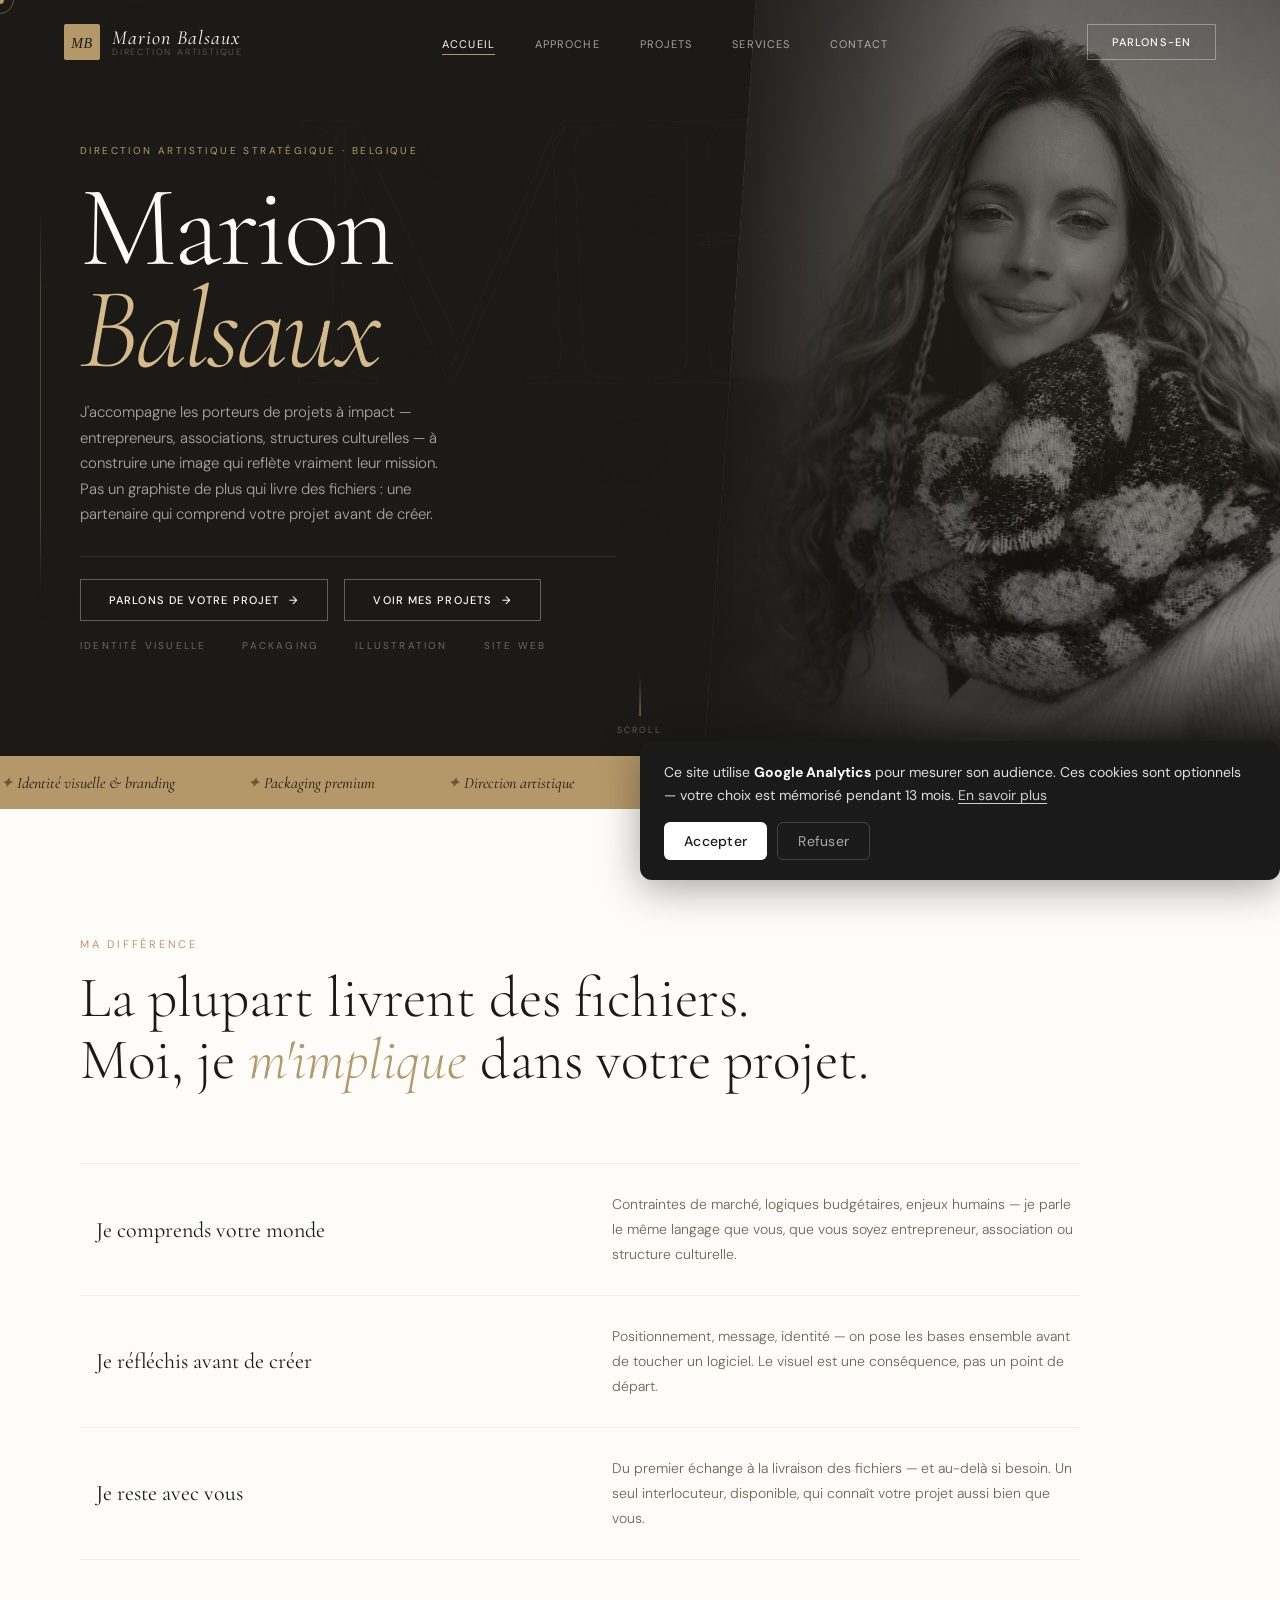
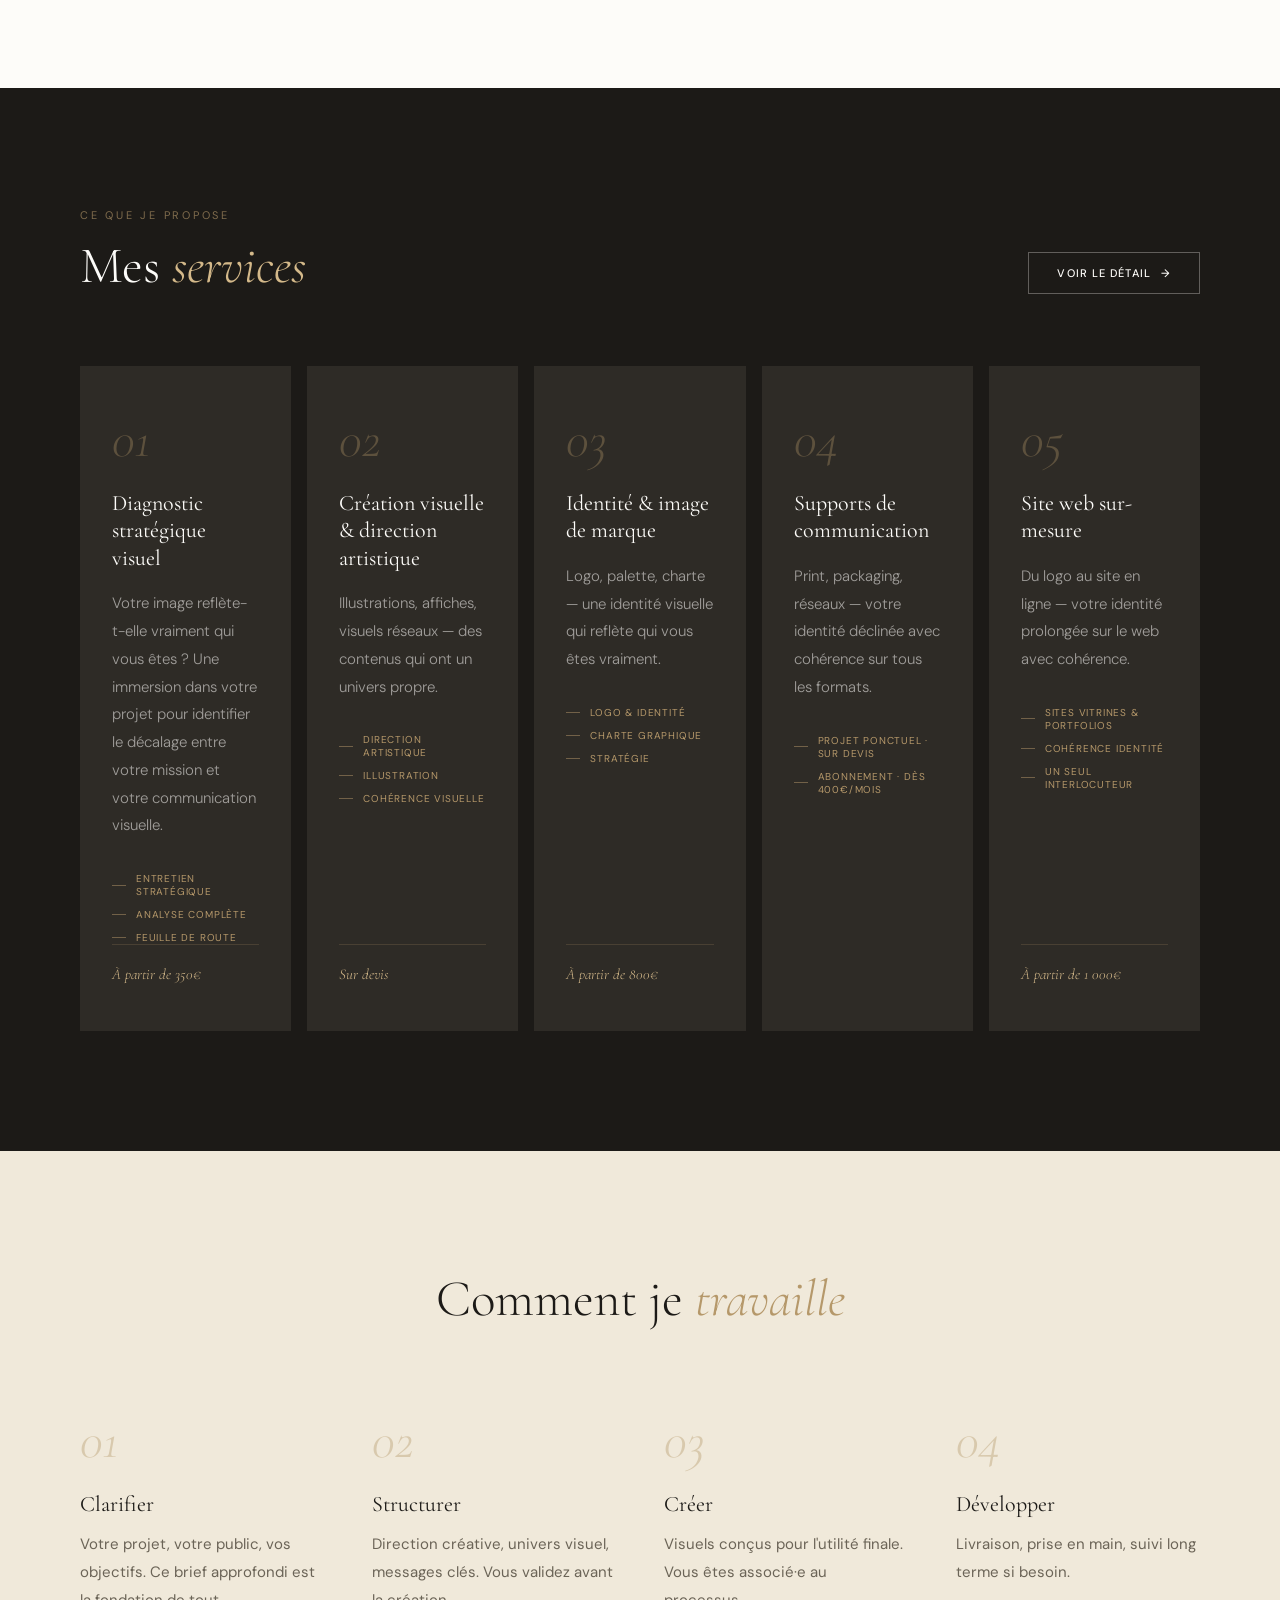
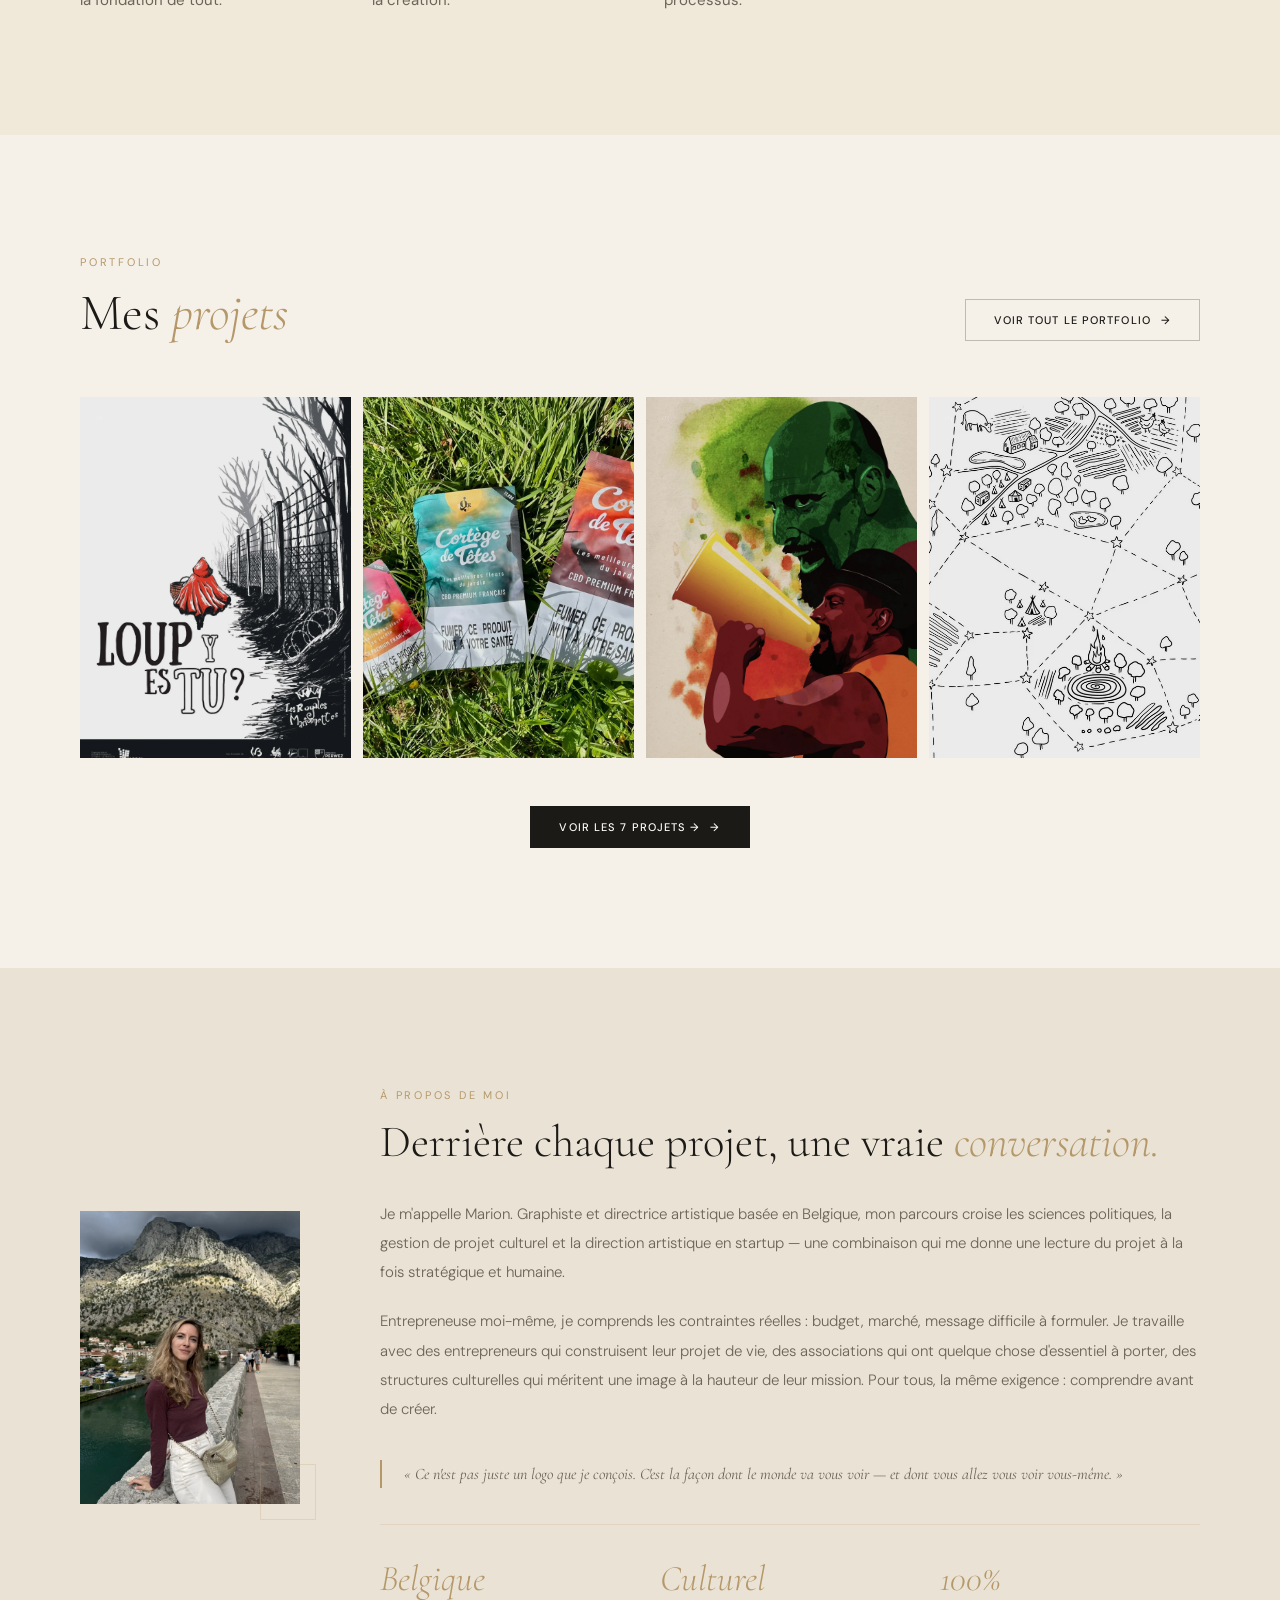
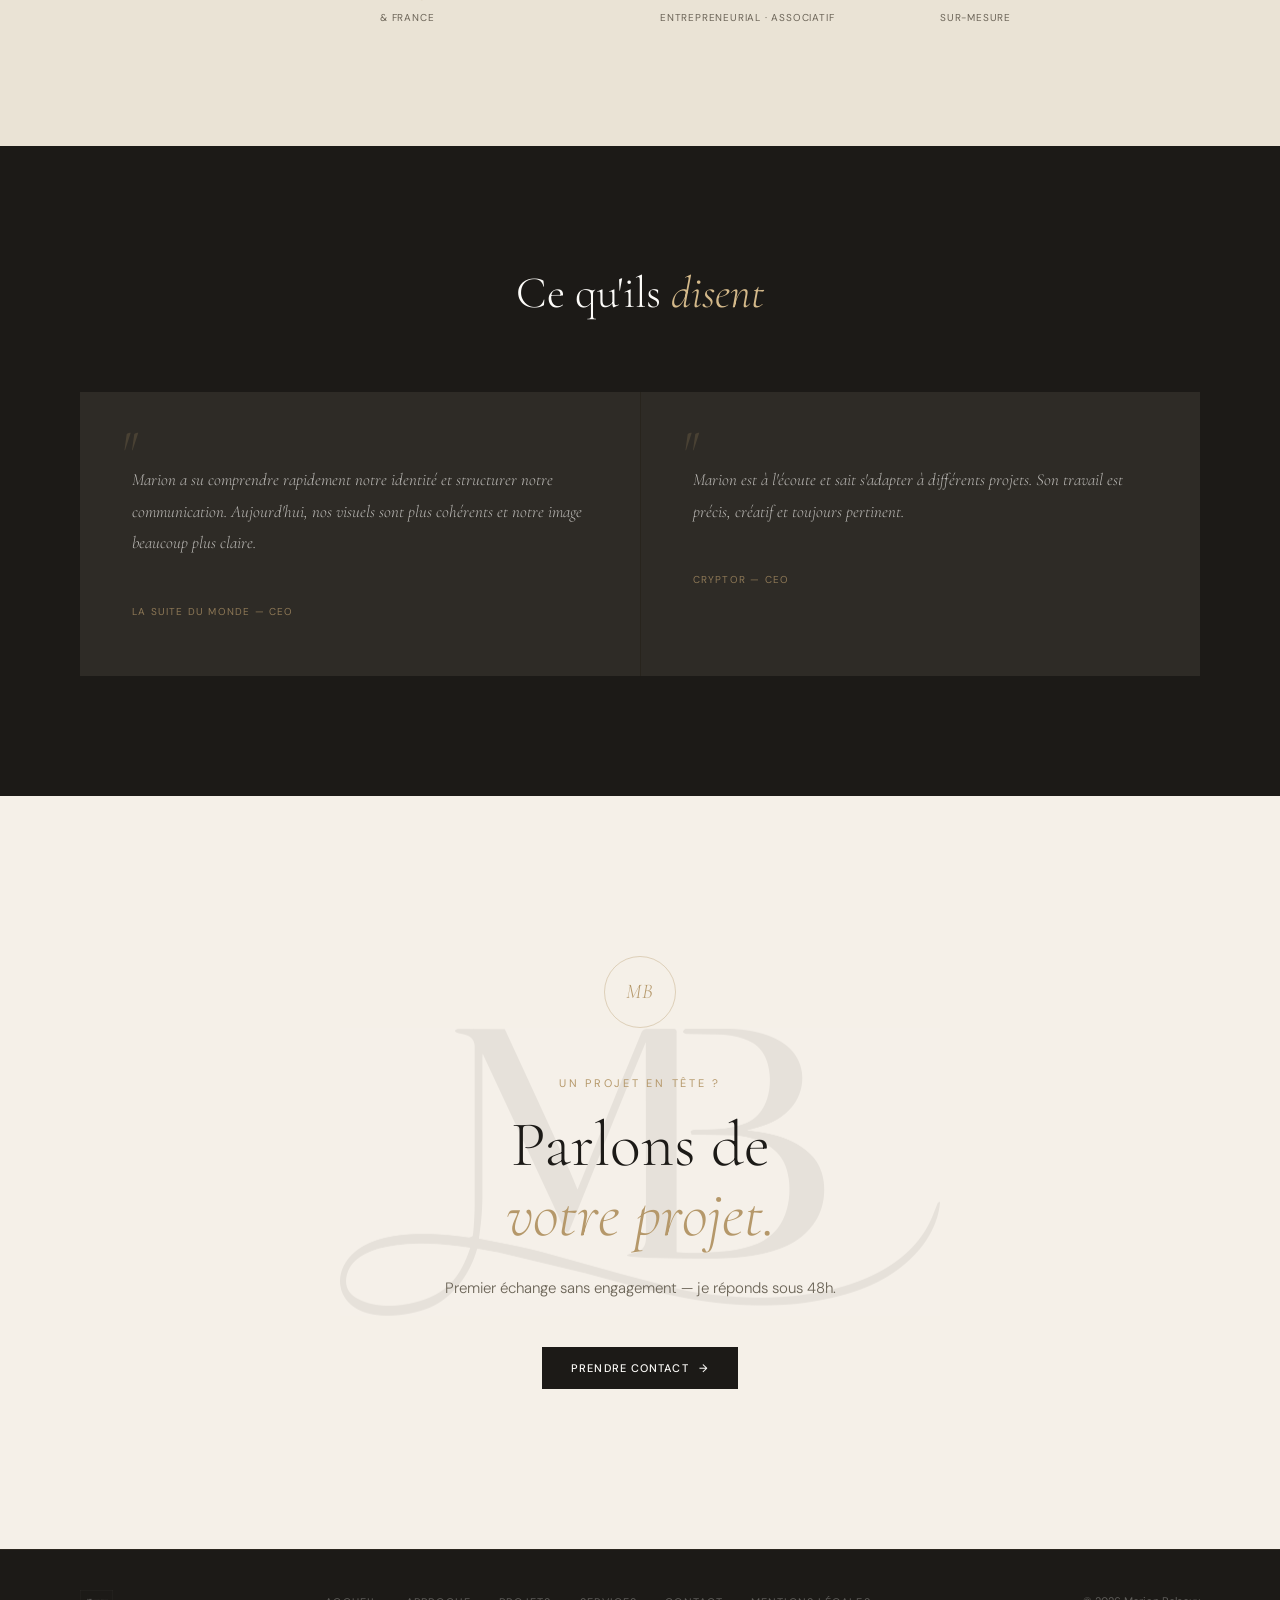
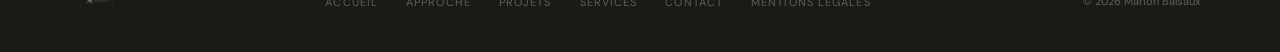
==== commit 1c30651a: "Add files via upload update" ====
--- a/index.html
+++ b/index.html
@@ -1,140 +1,754 @@
 <!DOCTYPE html>
 <html lang="fr">
 <head>
-<meta charset="UTF-8">
-<meta name="viewport" content="width=device-width, initial-scale=1.0">
-<title>Graphiste Belgique — Marion Balsaux | Identité visuelle & Direction artistique</title>
-<meta name="description" content="Graphiste en Brabant Wallon et Belgique — Marion Balsaux crée des identités visuelles et accompagne les projets créatifs avec une approche stratégique et humaine.">
-<link rel="preconnect" href="https://fonts.googleapis.com">
-<link rel="preconnect" href="https://fonts.gstatic.com" crossorigin>
-<link href="https://fonts.googleapis.com/css2?family=Cormorant+Garamond:ital,wght@0,300;0,400;0,600;1,300;1,400&family=DM+Sans:wght@300;400;500&display=swap" rel="stylesheet">
+<!-- Google tag (gtag.js) — Consent Mode v2 -->
+<script>
+  window.dataLayer = window.dataLayer || [];
+  function gtag(){dataLayer.push(arguments);}
+  // Consent Mode v2 — denied by default, modeling enabled for non-consenting users
+  gtag('consent', 'default', {
+    'analytics_storage': 'denied',
+    'ad_storage': 'denied',
+    'ad_user_data': 'denied',
+    'ad_personalization': 'denied',
+    'wait_for_update': 500
+  });
+  gtag('set', 'url_passthrough', true);
+</script>
+<script async src="https://www.googletagmanager.com/gtag/js?id=G-MSE1TXJMT7"></script>
+<script>
+  gtag('js', new Date());
+  gtag('config', 'G-MSE1TXJMT7', {'allow_google_signals': false});
+</script>
+<meta charset="UTF-8"><meta name="viewport" content="width=device-width, initial-scale=1.0">
+<title>Graphiste Freelance Belgique — Marion Balsaux | Identité visuelle & Direction artistique</title>
+<meta name="description" content="Marion Balsaux, graphiste freelance et directrice artistique en Belgique — identité visuelle éco-responsable, accompagnement stratégique visuel pour associations ASBL, secteur culturel et entrepreneurs à impact.">
+<meta name="keywords" content="graphiste freelance belgique, identité visuelle Bruxelles, directrice artistique freelance, graphiste associations ASBL belgique, graphiste secteur culturel belgique, identité visuelle éco-responsable, accompagnement stratégique visuel, audit visuel communication association, template canva ASBL">
+<meta name="author" content="Marion Balsaux">
+<meta name="robots" content="index, follow">
+<link rel="canonical" href="https://marionbalsaux.fr/">
+<meta property="og:title" content="Graphiste Freelance Belgique — Marion Balsaux | Identité visuelle & Direction artistique">
+<meta property="og:description" content="Graphiste freelance et directrice artistique en Belgique — identité visuelle stratégique pour associations ASBL, structures culturelles et entrepreneurs à impact.">
+<meta property="og:type" content="website">
+<meta property="og:url" content="https://marionbalsaux.fr/">
+<meta property="og:locale" content="fr_BE">
+<meta property="og:site_name" content="Marion Balsaux">
+<meta property="og:image" content="https://marionbalsaux.fr/images/site/og-image.jpg">
+<meta property="og:image:width" content="1200">
+<meta property="og:image:height" content="630">
+<meta name="twitter:image" content="https://marionbalsaux.fr/images/site/og-image.jpg">
+<meta name="twitter:card" content="summary_large_image">
+<meta name="twitter:title" content="Marion Balsaux — Graphiste Freelance & Directrice Artistique en Belgique">
+<meta name="twitter:description" content="Identité visuelle, accompagnement stratégique visuel pour associations ASBL et projets à impact. Belgique.">
+<!-- Preload hero image pour LCP mobile -->
+<link rel="preload" as="image" href="images/site/photo-marion-hero.webp" fetchpriority="high">
+<link rel="preconnect" href="https://fonts.googleapis.com"><link rel="preconnect" href="https://fonts.gstatic.com" crossorigin>
+<link href="https://fonts.googleapis.com/css2?family=Cormorant+Garamond:ital,wght@0,300;0,400;0,600;1,300;1,400&family=DM+Sans:wght@300;400;500&display=swap&display=swap" rel="stylesheet" media="print" onload="this.media='all'">
+<noscript><link href="https://fonts.googleapis.com/css2?family=Cormorant+Garamond:ital,wght@0,300;0,400;0,600;1,300;1,400&family=DM+Sans:wght@300;400;500&display=swap" rel="stylesheet"></noscript>
 <link rel="stylesheet" href="styles.css">
 <style>
-/* ── HOME SPECIFIC ── */
-.hero { min-height: 100vh; display: grid; grid-template-columns: 1fr 1fr; position: relative; overflow: hidden; }
-.hero-left { background: var(--dark); padding: 160px 64px 80px; display: flex; flex-direction: column; justify-content: flex-end; position: relative; overflow: hidden; }
-.hero-left::before { content: ''; position: absolute; top: -80px; left: -80px; width: 360px; height: 360px; background: radial-gradient(circle, rgba(181,152,106,.12) 0%, transparent 70%); border-radius: 50%; pointer-events: none; }
-.hero-eyebrow { font-size: 10px; letter-spacing: .22em; text-transform: uppercase; color: var(--gold); margin-bottom: 24px; opacity: 0; animation: fadeUp .8s ease .2s forwards; }
-.hero-title { font-family: var(--serif); font-size: clamp(52px, 6vw, 84px); font-weight: 300; line-height: 1.0; color: var(--white); margin-bottom: 28px; opacity: 0; animation: fadeUp .8s ease .35s forwards; }
-.hero-title em { font-style: italic; color: var(--gold-light); display: block; }
-.hero-desc { font-size: 15px; font-weight: 300; line-height: 1.85; color: rgba(253,252,249,.55); max-width: 380px; margin-bottom: 48px; opacity: 0; animation: fadeUp .8s ease .5s forwards; }
-.hero-actions { display: flex; gap: 16px; flex-wrap: wrap; opacity: 0; animation: fadeUp .8s ease .65s forwards; }
-.hero-right { background: var(--beige-dark); position: relative; overflow: hidden; display: flex; flex-direction: column; justify-content: flex-end; padding: 80px 56px; }
-.hero-right-tags { display: flex; flex-direction: column; gap: 12px; align-items: flex-end; margin-bottom: 56px; opacity: 0; animation: fadeUp .8s ease .9s forwards; }
-.hero-tag { font-family: var(--serif); font-size: 14px; font-style: italic; color: var(--text-muted); }
-.hero-watermark { position: absolute; bottom: -20px; right: -10px; font-family: var(--serif); font-size: 160px; font-weight: 300; line-height: 1; color: transparent; -webkit-text-stroke: 1px rgba(181,152,106,.15); pointer-events: none; user-select: none; }
-.hero-scroll { position: absolute; bottom: 40px; left: 50%; transform: translateX(-50%); display: flex; flex-direction: column; align-items: center; gap: 10px; font-size: 9px; letter-spacing: .22em; text-transform: uppercase; color: var(--text-light); opacity: 0; animation: fadeIn 1s ease 1.3s forwards; z-index: 2; }
-.hero-scroll-line { width: 1px; height: 36px; background: var(--gold); animation: scrollLine 2.2s ease-in-out infinite; }
-
-/* ── INTRO ── */
-.intro { padding: 100px 64px; display: grid; grid-template-columns: 1fr 1.2fr; gap: 96px; align-items: center; background: var(--white); }
-.intro-title { font-family: var(--serif); font-size: clamp(38px, 4vw, 58px); font-weight: 300; line-height: 1.1; }
+/* ══════════════════════════════════════════
+   HERO
+══════════════════════════════════════════ */
+.hero {
+  height: 84vh;
+  min-height: 500px;
+  max-height: 820px;
+  background: var(--dark);
+  display: grid;
+  grid-template-columns: 55% 45%;
+  position: relative;
+  overflow: visible;
+  align-items: stretch;
+}
+/* Canvas fumée */
+#hero-smoke {
+  position: absolute;
+  inset: 0;
+  width: 100%;
+  height: 100%;
+  pointer-events: none;
+  z-index: 1;
+  opacity: 1;
+}
+
+/* Filigrane décoratif */
+.hero-bg-num {
+  position: absolute;
+  left: 22%;
+  top: 40px;
+  font-family: var(--serif);
+  font-size: 420px;
+  font-weight: 300;
+  line-height: 1;
+  color: transparent;
+  -webkit-text-stroke: 1px rgba(181,152,106,.04);
+  pointer-events: none;
+  user-select: none;
+  z-index: 1;
+}
+
+/* Colonne gauche */
+.hero-left {
+  padding: 80px 88px 40px 80px;
+  display: flex;
+  flex-direction: column;
+  justify-content: center;
+  position: relative;
+  z-index: 2;
+}
+
+/* Accent vertical doré — signature éditoriale */
+.hero-left::before {
+  content: '';
+  position: absolute;
+  left: 40px;
+  top: 28%;
+  bottom: 22%;
+  width: 1px;
+  background: linear-gradient(to bottom,
+    transparent 0%,
+    rgba(181,152,106,.35) 20%,
+    rgba(181,152,106,.35) 80%,
+    transparent 100%
+  );
+  z-index: 1;
+}
+
+.hero-eyebrow {
+  font-size: 10px;
+  letter-spacing: .24em;
+  text-transform: uppercase;
+  color: var(--gold);
+  margin-bottom: 20px;
+  opacity: 0;
+  animation: fadeUp .8s ease .2s forwards;
+}
+
+.hero-title {
+  font-family: var(--serif);
+  font-size: clamp(72px, 9vw, 120px);
+  font-weight: 300;
+  line-height: .88;
+  color: var(--white);
+  margin-bottom: 20px;
+  letter-spacing: -.028em;
+  opacity: 0;
+  animation: fadeUp .8s ease .35s forwards;
+}
+.hero-title em {
+  font-style: italic;
+  color: var(--gold-light);
+  display: block;
+}
+
+.hero-desc {
+  font-size: 15px;
+  font-weight: 300;
+  line-height: 1.7;
+  color: rgba(253,252,249,.62);
+  max-width: 380px;
+  margin-bottom: 0;
+  opacity: 0;
+  animation: fadeUp .8s ease .5s forwards;
+}
+
+/* Séparateur + CTA */
+.hero-actions {
+  display: flex;
+  gap: 16px;
+  flex-wrap: wrap;
+  opacity: 0;
+  animation: fadeUp .8s ease .65s forwards;
+  margin-top: 28px;
+  padding-top: 22px;
+  border-top: 1px solid rgba(253,252,249,.09);
+}
+
+/* Pied de hero — micro-détails éditoriaux */
+.hero-meta {
+  display: flex;
+  gap: 36px;
+  margin-top: 18px;
+  opacity: 0;
+  animation: fadeIn 1.2s ease 1s forwards;
+}
+.hero-meta-item {
+  font-size: 10px;
+  letter-spacing: .22em;
+  text-transform: uppercase;
+  color: rgba(253,252,249,.35);
+}
+
+/* Colonne droite — portrait éditorial DA */
+.hero-right {
+  position: relative;
+  overflow: hidden;
+  z-index: 2;
+  display: flex;
+  align-items: flex-end;
+  justify-content: center;
+  /* Découpe diagonale — signature éditoriale */
+  clip-path: polygon(9% 0%, 100% 0%, 100% 100%, 0% 100%);
+}
+
+/* Traitement photo : N&B + contraste DA */
+.hero-photo {
+  width: 100%;
+  height: 100%;
+  object-fit: cover;
+  object-position: center 15%;
+  filter: grayscale(100%) contrast(1.3) brightness(.82);
+  opacity: .55;
+}
+
+/* Gradient : fondu gauche + bas + touche dorée */
+.hero-photo-overlay {
+  position: absolute;
+  inset: 0;
+  background:
+    linear-gradient(to right, var(--dark) 0%, rgba(28,26,23,.6) 28%, transparent 58%),
+    linear-gradient(to top, var(--dark) 0%, transparent 16%);
+  z-index: 1;
+}
+
+/* Voile duotone or — couche finale éditoriale */
+.hero-right::after {
+  content: '';
+  position: absolute;
+  inset: 0;
+  background: radial-gradient(
+    ellipse at 70% 40%,
+    rgba(181,152,106,.12) 0%,
+    transparent 65%
+  );
+  z-index: 2;
+  pointer-events: none;
+}
+
+.hero-scroll {
+  position: absolute;
+  bottom: 20px;
+  left: 50%;
+  transform: translateX(-50%);
+  display: flex;
+  flex-direction: column;
+  align-items: center;
+  gap: 8px;
+  font-size: 9px;
+  letter-spacing: .22em;
+  text-transform: uppercase;
+  color: rgba(253,252,249,.3);
+  opacity: 0;
+  animation: fadeIn 1s ease 1.4s forwards;
+  z-index: 3;
+}
+.hero-line {
+  width: 1px;
+  height: 40px;
+  background: linear-gradient(to bottom, transparent, var(--gold));
+  animation: scrollLine 2.4s ease-in-out infinite;
+}
+
+/* ══════════════════════════════════════════
+   ABOUT STRIP
+══════════════════════════════════════════ */
+.about-strip {
+  padding: 120px 80px;
+  display: grid;
+  /* Photo discrète à gauche — placeholder en attente d'une 2e photo de Marion */
+  grid-template-columns: 220px 1fr;
+  gap: 80px;
+  align-items: center;
+  background: var(--beige-dark);
+}
+.about-photo-wrap {
+  position: relative;
+  display: flex;
+  flex-direction: column;
+  align-items: flex-start;
+}
+/* Placeholder en attendant la photo About distincte */
+.about-photo-placeholder {
+  width: 100%;
+  max-width: 220px;
+  aspect-ratio: 3/4;
+  border: 1px solid rgba(181,152,106,.18);
+  display: flex;
+  flex-direction: column;
+  align-items: center;
+  justify-content: center;
+  gap: 18px;
+  background: rgba(181,152,106,.03);
+}
+.about-placeholder-initials {
+  font-family: var(--serif);
+  font-size: 48px;
+  font-weight: 300;
+  font-style: italic;
+  color: rgba(181,152,106,.22);
+  letter-spacing: .06em;
+  line-height: 1;
+}
+.about-placeholder-rule {
+  width: 28px;
+  height: 1px;
+  background: rgba(181,152,106,.18);
+}
+.about-photo {
+  width: 100%;
+  max-width: 220px;
+  aspect-ratio: 3/4;
+  object-fit: cover;
+  object-position: center 15%;
+  display: block;
+  filter: saturate(.65) contrast(1.05);
+}
+.about-photo-deco {
+  position: absolute;
+  bottom: -16px;
+  right: -16px;
+  width: 56px;
+  height: 56px;
+  border: 1px solid rgba(181,152,106,.22);
+}
+.about-title {
+  font-family: var(--serif);
+  font-size: clamp(34px, 3.5vw, 52px);
+  font-weight: 300;
+  line-height: 1.1;
+  margin-bottom: 32px;
+}
+.about-title em { font-style: italic; color: var(--gold); }
+.about-text {
+  font-size: 15px;
+  font-weight: 300;
+  line-height: 1.95;
+  color: var(--text-muted);
+  margin-bottom: 20px;
+}
+.about-quote {
+  font-family: var(--serif);
+  font-size: 16px;
+  font-style: italic;
+  color: var(--text-muted);
+  border-left: 2px solid var(--gold);
+  padding-left: 22px;
+  margin: 36px 0;
+  line-height: 1.75;
+}
+.about-stats {
+  display: grid;
+  grid-template-columns: repeat(3, 1fr);
+  gap: 20px;
+  padding-top: 36px;
+  border-top: 1px solid rgba(181,152,106,.18);
+  margin-top: 36px;
+}
+.stat-n {
+  font-family: var(--serif);
+  font-size: 36px;
+  font-weight: 300;
+  font-style: italic;
+  color: var(--gold);
+  display: block;
+  line-height: 1;
+  margin-bottom: 8px;
+}
+.stat-l {
+  font-size: 10px;
+  letter-spacing: .08em;
+  text-transform: uppercase;
+  color: var(--text-muted);
+  line-height: 1.6;
+}
+
+/* ══════════════════════════════════════════
+   INTRO — LA DIFFÉRENCE
+══════════════════════════════════════════ */
+.intro {
+  padding: 128px 80px;
+  background: var(--white);
+}
+.intro-inner { max-width: 1000px; }
+.intro-title {
+  font-family: var(--serif);
+  font-size: clamp(40px, 4.5vw, 66px);
+  font-weight: 300;
+  line-height: 1.08;
+  margin-bottom: 72px;
+}
 .intro-title em { font-style: italic; color: var(--gold); }
-.intro-right { }
-.intro-text { font-size: 16px; font-weight: 300; line-height: 1.9; color: var(--text-muted); margin-bottom: 40px; }
-.intro-pillars { display: flex; flex-direction: column; gap: 0; }
-.pillar { padding: 20px 0; border-bottom: 1px solid rgba(181,152,106,.2); display: flex; justify-content: space-between; align-items: center; }
-.pillar-name { font-family: var(--serif); font-size: 18px; font-weight: 400; }
-.pillar-desc { font-size: 13px; color: var(--text-muted); font-weight: 300; max-width: 260px; text-align: right; }
-
-/* ── PROJETS APERÇU ── */
-.projets-section { padding: 100px 64px; background: var(--beige); }
-.projets-header { display: flex; justify-content: space-between; align-items: flex-end; margin-bottom: 56px; }
-.projets-title { font-family: var(--serif); font-size: clamp(38px, 4vw, 56px); font-weight: 300; line-height: 1.1; }
+.pillars { display: flex; flex-direction: column; }
+.pillar {
+  padding: 28px 0 28px 16px;
+  border-bottom: 1px solid rgba(181,152,106,.13);
+  display: grid;
+  grid-template-columns: 1fr 1fr;
+  gap: 48px;
+  align-items: center;
+  transition: padding-left .35s ease, background .35s ease;
+  cursor: default;
+}
+.pillar:first-child { border-top: 1px solid rgba(181,152,106,.13); }
+.pillar:hover { padding-left: 28px; background: rgba(181,152,106,.03); }
+.pillar-name {
+  font-family: var(--serif);
+  font-size: 22px;
+  font-weight: 400;
+}
+.pillar-desc {
+  font-size: 14px;
+  font-weight: 300;
+  color: var(--text-muted);
+  line-height: 1.78;
+}
+
+/* ══════════════════════════════════════════
+   SERVICES CARDS (dark)
+══════════════════════════════════════════ */
+.svcs-dark { background: var(--dark); padding: 120px 80px; }
+.svcs-dark-header {
+  display: flex;
+  justify-content: space-between;
+  align-items: flex-end;
+  margin-bottom: 72px;
+}
+.svcs-title {
+  font-family: var(--serif);
+  font-size: clamp(36px, 4vw, 54px);
+  font-weight: 300;
+  color: var(--white);
+  line-height: 1.1;
+}
+.svcs-title em { font-style: italic; color: var(--gold-light); }
+.svcs-grid {
+  display: grid;
+  grid-template-columns: repeat(4, 1fr);
+  gap: 16px;
+  background: transparent;
+}
+.svc {
+  background: var(--dark-mid);
+  padding: 48px 32px;
+  display: flex;
+  flex-direction: column;
+  transition: background .35s;
+  cursor: none;
+}
+.svc:hover { background: rgba(50,47,42,1); }
+.svc-n {
+  font-family: var(--serif);
+  font-size: 52px;
+  font-style: italic;
+  font-weight: 300;
+  color: rgba(181,152,106,.35);
+  line-height: 1;
+  margin-bottom: 24px;
+  display: block;
+  user-select: none;
+}
+.svc-t {
+  font-family: var(--serif);
+  font-size: 22px;
+  font-weight: 400;
+  color: var(--white);
+  line-height: 1.25;
+  margin-bottom: 18px;
+}
+.svc-d {
+  font-size: 15px;
+  font-weight: 300;
+  color: rgba(253,252,249,.55);
+  line-height: 1.85;
+  margin-bottom: 32px;
+}
+.svc-tags { display: flex; flex-direction: column; gap: 10px; }
+.svc-tag {
+  font-size: 10px;
+  letter-spacing: .08em;
+  text-transform: uppercase;
+  color: var(--gold);
+  display: flex;
+  align-items: center;
+  gap: 10px;
+}
+.svc-tag::before {
+  content: '';
+  width: 14px;
+  height: 1px;
+  background: var(--gold);
+  flex-shrink: 0;
+  opacity: .5;
+}
+
+/* Grille 5 colonnes */
+.svcs-grid--5 {
+  grid-template-columns: repeat(5, 1fr);
+}
+.svc-price {
+  font-family: var(--serif);
+  font-size: 15px;
+  font-style: italic;
+  font-weight: 300;
+  color: var(--gold-light);
+  margin-top: auto;
+  padding-top: 20px;
+  border-top: 1px solid rgba(181,152,106,.2);
+}
+@media(max-width:1200px) {
+  .svcs-grid--5 { grid-template-columns: repeat(3, 1fr); }
+}
+@media(max-width:900px) {
+  .svcs-grid--5 { grid-template-columns: 1fr; }
+}
+
+/* ══════════════════════════════════════════
+   MÉTHODE
+══════════════════════════════════════════ */
+.meth { padding: 120px 80px; background: var(--beige-mid); }
+.meth-title {
+  font-family: var(--serif);
+  font-size: clamp(36px, 4vw, 54px);
+  font-weight: 300;
+  line-height: 1.1;
+  text-align: center;
+  margin-bottom: 88px;
+}
+.meth-title em { font-style: italic; color: var(--gold); }
+.meth-steps {
+  display: grid;
+  grid-template-columns: repeat(4, 1fr);
+  gap: 48px;
+  position: relative;
+}
+.meth-steps::before { display: none; }
+.meth-step { text-align: left; }
+.meth-num {
+  font-family: var(--serif);
+  font-size: 52px;
+  font-style: italic;
+  font-weight: 300;
+  color: rgba(181,152,106,.40);
+  line-height: 1;
+  margin-bottom: 24px;
+  display: block;
+  user-select: none;
+}
+.meth-nt {
+  font-family: var(--serif);
+  font-size: 22px;
+  font-weight: 400;
+  margin-bottom: 14px;
+}
+.meth-nd {
+  font-size: 15px;
+  font-weight: 400;
+  line-height: 1.85;
+  color: var(--text-muted);
+}
+
+/* ══════════════════════════════════════════
+   PROJETS — APERÇU HOME (layout éditorial)
+   Inspiration : book de DA / galerie de studio
+   Titres sous les images, pas d'overlay générique
+══════════════════════════════════════════ */
+/* ═══════════════════════════════════════════
+   SECTION PROJETS HOME — grille 4 colonnes
+═══════════════════════════════════════════ */
+.projets-home { padding: 120px 80px; background: var(--beige); }
+.projets-home-header {
+  display: flex;
+  justify-content: space-between;
+  align-items: flex-end;
+  margin-bottom: 56px;
+}
+.projets-title {
+  font-family: var(--serif);
+  font-size: clamp(36px, 4vw, 54px);
+  font-weight: 300;
+  line-height: 1.1;
+}
 .projets-title em { font-style: italic; color: var(--gold); }
-.projets-grid { display: grid; grid-template-columns: repeat(3, 1fr); gap: 24px; }
-.projet-card { position: relative; overflow: hidden; background: var(--dark); aspect-ratio: 3/4; display: flex; flex-direction: column; justify-content: flex-end; padding: 28px; text-decoration: none; cursor: none; }
-.projet-card::before { content: ''; position: absolute; inset: 0; background: linear-gradient(to top, rgba(28,26,23,.85) 0%, transparent 60%); z-index: 1; transition: opacity .4s; }
-.projet-card:hover::before { opacity: .95; }
-.projet-img-placeholder { position: absolute; inset: 0; display: flex; align-items: center; justify-content: center; }
-.projet-img-placeholder img { width: 100%; height: 100%; object-fit: cover; transition: transform .6s ease; }
-.projet-card:hover .projet-img-placeholder img { transform: scale(1.04); }
-.projet-card-content { position: relative; z-index: 2; }
-.projet-cat { font-size: 10px; letter-spacing: .18em; text-transform: uppercase; color: var(--gold); margin-bottom: 8px; display: block; }
-.projet-name { font-family: var(--serif); font-size: 22px; font-weight: 400; color: var(--white); line-height: 1.2; }
-.projet-placeholder-bg { background: var(--dark-mid); }
-.projet-placeholder-label { font-family: var(--serif); font-size: 14px; font-style: italic; color: rgba(253,252,249,.2); }
-
-/* ── SERVICES APERÇU ── */
-.services-section { background: var(--dark); padding: 100px 64px; }
-.services-header { margin-bottom: 64px; }
-.services-title { font-family: var(--serif); font-size: clamp(38px, 4vw, 56px); font-weight: 300; color: var(--white); line-height: 1.1; }
-.services-title em { font-style: italic; color: var(--gold-light); }
-.services-grid { display: grid; grid-template-columns: repeat(4, 1fr); gap: 1px; background: rgba(181,152,106,.1); }
-.service-card { background: var(--dark-mid); padding: 40px 28px; transition: background .3s; }
-.service-card:hover { background: var(--dark-light); }
-.service-num { font-family: var(--serif); font-size: 12px; font-style: italic; color: var(--gold); margin-bottom: 28px; display: block; }
-.service-title { font-family: var(--serif); font-size: 20px; font-weight: 400; color: var(--white); line-height: 1.25; margin-bottom: 16px; }
-.service-text { font-size: 13px; font-weight: 300; color: rgba(253,252,249,.45); line-height: 1.8; margin-bottom: 28px; }
-.service-tags { display: flex; flex-direction: column; gap: 8px; }
-.service-tag { font-size: 11px; letter-spacing: .07em; text-transform: uppercase; color: var(--gold); display: flex; align-items: center; gap: 8px; }
-.service-tag::before { content: ''; width: 14px; height: 1px; background: var(--gold); flex-shrink: 0; }
-
-/* ── MÉTHODE ── */
-.methode-section { padding: 100px 64px; background: var(--beige-mid); }
-.methode-header { text-align: center; margin-bottom: 80px; }
-.methode-title { font-family: var(--serif); font-size: clamp(38px, 4vw, 56px); font-weight: 300; line-height: 1.1; }
-.methode-title em { font-style: italic; color: var(--gold); }
-.methode-sub { font-size: 15px; font-weight: 300; color: var(--text-muted); max-width: 440px; margin: 20px auto 0; line-height: 1.85; }
-.methode-steps { display: grid; grid-template-columns: repeat(4, 1fr); gap: 40px; position: relative; }
-.methode-steps::before { content: ''; position: absolute; top: 27px; left: 12%; right: 12%; height: 1px; background: linear-gradient(to right, transparent, var(--gold-pale), transparent); }
-.step { text-align: center; }
-.step-num { width: 54px; height: 54px; border: 1px solid var(--gold); border-radius: 50%; display: flex; align-items: center; justify-content: center; margin: 0 auto 28px; font-family: var(--serif); font-size: 19px; font-style: italic; color: var(--gold); background: var(--beige-mid); position: relative; z-index: 1; }
-.step-title { font-family: var(--serif); font-size: 21px; font-weight: 400; margin-bottom: 14px; }
-.step-text { font-size: 14px; font-weight: 300; line-height: 1.8; color: var(--text-muted); }
-
-/* ── ABOUT ── */
-.about-section { padding: 100px 64px; display: grid; grid-template-columns: 1fr 1fr; gap: 80px; align-items: center; }
-.about-visual { position: relative; }
-.about-img { width: 100%; aspect-ratio: 3/4; object-fit: cover; display: block; }
-.about-img-placeholder { width: 100%; aspect-ratio: 3/4; background: var(--dark); display: flex; align-items: center; justify-content: center; }
-.about-img-placeholder span { font-family: var(--serif); font-size: 16px; font-style: italic; color: rgba(253,252,249,.25); }
-.about-deco { position: absolute; bottom: -20px; right: -20px; width: 100px; height: 100px; border: 1px solid rgba(181,152,106,.35); }
-.about-title { font-family: var(--serif); font-size: clamp(34px, 3.5vw, 50px); font-weight: 300; line-height: 1.1; margin-bottom: 28px; }
-.about-title em { font-style: italic; color: var(--gold); }
-.about-text { font-size: 15px; font-weight: 300; line-height: 1.9; color: var(--text-muted); margin-bottom: 20px; }
-.about-quote { font-family: var(--serif); font-size: 17px; font-style: italic; color: var(--text-muted); border-left: 2px solid var(--gold); padding-left: 20px; margin: 28px 0; line-height: 1.7; }
-.about-stats { display: grid; grid-template-columns: repeat(3, 1fr); gap: 24px; padding-top: 36px; border-top: 1px solid rgba(181,152,106,.25); margin-top: 36px; }
-.stat-num { font-family: var(--serif); font-size: 44px; font-weight: 300; color: var(--gold); display: block; line-height: 1; margin-bottom: 8px; }
-.stat-label { font-size: 11px; letter-spacing: .07em; text-transform: uppercase; color: var(--text-muted); line-height: 1.5; }
-
-/* ── TÉMOIGNAGES ── */
-.testi-section { background: var(--dark); padding: 100px 64px; }
-.testi-title { font-family: var(--serif); font-size: clamp(36px, 3.5vw, 52px); font-weight: 300; color: var(--white); text-align: center; margin-bottom: 56px; }
+
+/* Grille 4 colonnes */
+.proj-grid {
+  display: grid;
+  grid-template-columns: repeat(4, 1fr);
+  gap: 12px;
+}
+.proj-thumb {
+  display: block;
+  text-decoration: none;
+  position: relative;
+  overflow: hidden;
+  background: var(--dark);
+  cursor: none;
+}
+/* Image — ratio portrait, toujours rempli */
+.proj-thumb-img {
+  aspect-ratio: 3/4;
+  overflow: hidden;
+  display: block;
+}
+.proj-thumb-img img {
+  width: 100%; height: 100%;
+  object-fit: cover;
+  display: block;
+  transition: transform .9s cubic-bezier(.25,.46,.45,.94), opacity .4s;
+  filter: brightness(.92);
+}
+.proj-thumb:hover .proj-thumb-img img {
+  transform: scale(1.06);
+  opacity: .75;
+  filter: brightness(.7);
+}
+/* Numéro discret en haut */
+.proj-thumb-num {
+  position: absolute; top: 14px; left: 16px;
+  font-family: var(--serif); font-size: 10px; font-style: italic;
+  color: rgba(253,252,249,.4);
+  z-index: 2; pointer-events: none;
+}
+/* Overlay — révélé au hover */
+.proj-thumb-overlay {
+  position: absolute; inset: 0;
+  background: linear-gradient(to top, rgba(20,18,16,.90) 45%, rgba(20,18,16,.1) 85%);
+  display: flex; flex-direction: column; justify-content: flex-end;
+  padding: 28px 22px;
+  opacity: 0;
+  transform: translateY(8px);
+  transition: opacity .35s ease, transform .35s ease;
+}
+.proj-thumb:hover .proj-thumb-overlay { opacity: 1; transform: translateY(0); }
+.proj-thumb-cat {
+  font-size: 8px; letter-spacing: .2em; text-transform: uppercase;
+  color: var(--gold-light); margin-bottom: 10px; display: block;
+}
+.proj-thumb-name {
+  font-family: var(--serif); font-size: 18px; font-weight: 400;
+  font-style: italic; color: var(--white); display: block; line-height: 1.2;
+}
+.proj-thumb-arrow {
+  display: inline-block; font-size: 13px; color: var(--gold);
+  margin-top: 10px; transform: translateX(-8px);
+  transition: transform .3s ease; opacity: 0;
+  transition: transform .35s ease, opacity .35s ease;
+}
+.proj-thumb:hover .proj-thumb-arrow { transform: translateX(0); opacity: 1; }
+
+.ph-footer { margin-top: 48px; text-align: center; }
+
+/* ══════════════════════════════════════════
+   TÉMOIGNAGES
+══════════════════════════════════════════ */
+.testi { background: var(--dark); padding: 120px 80px; }
+.testi-title {
+  font-family: var(--serif);
+  font-size: clamp(36px, 3.5vw, 52px);
+  font-weight: 300;
+  color: var(--white);
+  text-align: center;
+  margin-bottom: 72px;
+}
 .testi-title em { font-style: italic; color: var(--gold-light); }
-.testi-grid { display: grid; grid-template-columns: 1fr 1fr; gap: 24px; }
-.testi-card { background: var(--dark-mid); padding: 44px; position: relative; }
-.testi-card::before { content: '"'; position: absolute; top: 20px; left: 28px; font-family: var(--serif); font-size: 72px; font-style: italic; color: var(--gold); opacity: .25; line-height: 1; }
-.testi-text { font-family: var(--serif); font-size: 17px; font-style: italic; font-weight: 300; line-height: 1.75; color: rgba(253,252,249,.75); margin-bottom: 28px; padding-top: 8px; }
-.testi-author { font-size: 11px; letter-spacing: .1em; text-transform: uppercase; color: var(--gold); }
-
-@media (max-width: 900px) {
-  .hero { grid-template-columns: 1fr; }
-  .hero-left { padding: 120px 24px 72px; min-height: 100vh; }
+.testi-grid {
+  display: grid;
+  grid-template-columns: 1fr 1fr;
+  gap: 1px;
+  background: rgba(181,152,106,.08);
+}
+.testi-c {
+  background: var(--dark-mid);
+  padding: 56px 52px;
+  position: relative;
+}
+.testi-c::before {
+  content: '"';
+  position: absolute;
+  top: 32px;
+  left: 40px;
+  font-family: var(--serif);
+  font-size: 52px;
+  font-style: italic;
+  color: var(--gold);
+  opacity: .2;
+  line-height: 1;
+}
+.testi-tx {
+  font-family: var(--serif);
+  font-size: 17px;
+  font-style: italic;
+  font-weight: 300;
+  line-height: 1.85;
+  color: rgba(253,252,249,.68);
+  margin-bottom: 40px;
+  padding-top: 16px;
+}
+.testi-au {
+  font-size: 10px;
+  letter-spacing: .12em;
+  text-transform: uppercase;
+  color: var(--gold);
+  opacity: .7;
+}
+
+/* ══════════════════════════════════════════
+   RESPONSIVE
+══════════════════════════════════════════ */
+@media(max-width:900px){
+  /* ── Hero mobile : plus de clip, contenu visible en entier ── */
+  .hero {
+    grid-template-columns: 1fr;
+    height: auto;
+    min-height: 100svh; /* safe viewport height pour les mobiles */
+    max-height: none;
+    overflow: visible; /* supprime le clipping qui cachait les boutons */
+  }
+  .hero-left {
+    padding: 100px 24px 56px;
+    min-height: unset;
+    justify-content: flex-start; /* contenu depuis le haut — plus de risque de débordement */
+    border-left: none;
+  }
+  .hero-title { font-size: clamp(52px, 14vw, 80px); margin-bottom: 20px; }
+  .hero-desc { margin-bottom: 0; }
+  .hero-actions { margin-top: 28px; padding-top: 24px; }
+  .hero-left::before { display: none; }
   .hero-right { display: none; }
-  .intro { grid-template-columns: 1fr; padding: 72px 24px; gap: 40px; }
-  .projets-section { padding: 72px 24px; }
-  .projets-header { flex-direction: column; align-items: flex-start; gap: 20px; }
-  .projets-grid { grid-template-columns: 1fr; gap: 16px; }
-  .services-section { padding: 72px 24px; }
-  .services-grid { grid-template-columns: 1fr; }
-  .methode-section { padding: 72px 24px; }
-  .methode-steps { grid-template-columns: 1fr 1fr; gap: 28px; }
-  .methode-steps::before { display: none; }
-  .about-section { grid-template-columns: 1fr; padding: 72px 24px; gap: 40px; }
-  .about-visual { display: none; }
-  .testi-section { padding: 72px 24px; }
-  .testi-grid { grid-template-columns: 1fr; }
+  .hero-meta { flex-wrap: wrap; gap: 16px; margin-top: 28px; }
+  .about-strip { grid-template-columns: 1fr; padding: 80px 24px; gap: 40px; }
+  .about-photo-wrap { display: none; }
+  .intro { padding: 80px 24px; }
+  .svcs-dark { padding: 80px 24px; }
+  .svcs-grid { grid-template-columns: 1fr; }
+  .svcs-dark-header { flex-direction: column; align-items: flex-start; gap: 20px; }
+  .meth { padding: 80px 24px; }
+  .meth-steps { grid-template-columns: 1fr 1fr; gap: 32px; }
+  .meth-steps::before { display: none; }
+  .projets-home { padding: 80px 24px; }
+  .projets-home-header { flex-direction: column; align-items: flex-start; gap: 20px; }
+  .proj-grid { grid-template-columns: repeat(2, 1fr); gap: 2px; }
+  .ph-col { flex-direction: row; }
+  .testi { padding: 80px 24px; }
+  .testi-grid { grid-template-columns: 1fr; background: none; gap: 2px; }
 }
 </style>
+<script type="application/ld+json">
+{"@context":"https://schema.org","@type":"ProfessionalService","name":"Marion Balsaux","description":"Graphiste freelance et directrice artistique en Belgique — identité visuelle, packaging, illustration, site web sur-mesure.","url":"https://marionbalsaux.fr","email":"marionblsx@gmail.com","address":{"@type":"PostalAddress","addressCountry":"BE","addressRegion":"Brabant Wallon"},"priceRange":"€€","sameAs":["https://www.instagram.com/marionbalsaux","https://www.linkedin.com/in/marion-balsaux-36b691261"],"hasOfferCatalog":{"@type":"OfferCatalog","name":"Services","itemListElement":[{"@type":"Offer","itemOffered":{"@type":"Service","name":"Identité visuelle & image de marque"}},{"@type":"Offer","itemOffered":{"@type":"Service","name":"Création visuelle & direction artistique"}},{"@type":"Offer","itemOffered":{"@type":"Service","name":"Supports de communication"}},{"@type":"Offer","itemOffered":{"@type":"Service","name":"Site web sur-mesure"}}]}}
+</script>
 </head>
 <body>
-
+<a href="#main-content" class="skip-link" style="position:absolute;left:-9999px;top:auto;width:1px;height:1px;overflow:hidden;z-index:9999;padding:12px 24px;background:var(--dark);color:var(--white);font-size:14px;text-decoration:none;">Aller au contenu principal</a>
 <div class="cursor" id="cursor"></div>
 <div class="cursor-follower" id="follower"></div>
 
+<header>
 <nav id="main-nav">
-  <a href="index.html" class="nav-logo">Marion Balsaux</a>
+  <a href="index.html" class="nav-logo">
+    <img src="images/site/logo-mb.svg" alt="MB" class="nav-logo-img">
+    <span class="nav-logo-mb"><span>Marion Balsaux</span><span>Direction Artistique</span></span>
+  </a>
   <ul class="nav-links">
     <li><a href="index.html" class="active">Accueil</a></li>
     <li><a href="approche.html">Approche</a></li>
@@ -143,259 +757,340 @@
     <li><a href="contact.html">Contact</a></li>
   </ul>
   <a href="contact.html" class="nav-cta">Parlons-en</a>
+  <button class="nav-hamburger" id="nav-hamburger" aria-label="Menu" aria-expanded="false">
+    <span></span><span></span><span></span>
+  </button>
 </nav>
 
+<!-- Menu mobile overlay -->
+<div class="nav-mobile-overlay" id="nav-mobile-overlay" role="dialog" aria-modal="true">
+  <ul class="nav-mobile-links">
+    <li><a href="index.html" class="active">Accueil</a></li>
+    <li><a href="approche.html">Approche</a></li>
+    <li><a href="projets.html">Projets</a></li>
+    <li><a href="services.html">Services</a></li>
+    <li><a href="contact.html">Contact</a></li>
+  </ul>
+  <a href="contact.html" class="nav-mobile-cta">Parlons de votre projet</a>
+  <span class="nav-mobile-deco">Marion Balsaux · Direction Artistique</span>
+</div>
+</header>
+
+<main id="main-content">
 <!-- HERO -->
 <section class="hero">
+  <canvas id="hero-smoke" aria-hidden="true"></canvas>
+  <div class="hero-bg-num">MB</div>
   <div class="hero-left">
-    <p class="hero-eyebrow">Graphiste Belgique · Identité visuelle · Communication</p>
-    <h1 class="hero-title">
-      Balsaux<br>
-      <em>Marion©</em>
-    </h1>
-    <p class="hero-desc">Je crée des identités visuelles qui ont du sens — et je vous aide à construire une communication qui vous ressemble vraiment.</p>
+    <p class="hero-eyebrow">Direction artistique stratégique · Belgique</p>
+    <h1 class="hero-title">Marion<br><em>Balsaux</em></h1>
+    <p class="hero-desc">J'accompagne les porteurs de projets à impact — entrepreneurs, associations, structures culturelles — à construire une image qui reflète vraiment leur mission. Pas un graphiste de plus qui livre des fichiers : une partenaire qui comprend votre projet avant de créer.</p>
     <div class="hero-actions">
-      <a href="contact.html" class="btn btn--outline-white">Parlons de votre projet</a>
-      <a href="projets.html" class="btn btn--outline-white" style="background:transparent">Voir mes projets</a>
+      <a href="contact.html" class="btn btn--outline-w">Parlons de votre projet</a>
+      <a href="projets.html" class="btn btn--outline-w" style="background:transparent">Voir mes projets</a>
     </div>
+    <div class="hero-meta">
+      <span class="hero-meta-item">Identité visuelle</span>
+      <span class="hero-meta-item">Packaging</span>
+      <span class="hero-meta-item">Illustration</span>
+      <span class="hero-meta-item">Site web</span>
+    </div>
   </div>
   <div class="hero-right">
-    <div class="hero-right-tags">
-      <span class="hero-tag">Illustration</span>
-      <span class="hero-tag">Identité visuelle</span>
-      <span class="hero-tag">Direction artistique</span>
-      <span class="hero-tag">Print & packaging</span>
-      <span class="hero-tag">Communication</span>
-      <span class="hero-tag">Site web sur-mesure</span>
-    </div>
-    <div class="hero-watermark">MB</div>
-  </div>
-  <div class="hero-scroll">
-    <div class="hero-scroll-line"></div>
-    <span>Scroll</span>
-  </div>
+    <img src="images/site/photo-marion-hero.webp" alt="Marion Balsaux graphiste" class="hero-photo">
+    <div class="hero-photo-overlay"></div>
+  </div>
+  <div class="hero-scroll"><div class="hero-line"></div><span>Scroll</span></div>
 </section>
 
 <!-- MARQUEE -->
 <div class="marquee-band">
   <div class="marquee-inner">
-    <span class="marquee-item">Stratégie avant esthétique</span>
-    <span class="marquee-item">Identité visuelle</span>
+    <span class="marquee-item">Identité visuelle & branding</span>
+    <span class="marquee-item">Packaging premium</span>
     <span class="marquee-item">Direction artistique</span>
-    <span class="marquee-item">Illustration</span>
-    <span class="marquee-item">Packaging</span>
-    <span class="marquee-item">Monde culturel</span>
-    <span class="marquee-item">Stratégie avant esthétique</span>
-    <span class="marquee-item">Identité visuelle</span>
+    <span class="marquee-item">Site web sur-mesure</span>
+    <span class="marquee-item">Entrepreneurs & associations</span>
+    <span class="marquee-item">Illustration & communication</span>
+    <span class="marquee-item">Belgique & France</span>
+    <span class="marquee-item">Identité visuelle & branding</span>
+    <span class="marquee-item">Packaging premium</span>
     <span class="marquee-item">Direction artistique</span>
-    <span class="marquee-item">Illustration</span>
-    <span class="marquee-item">Packaging</span>
-    <span class="marquee-item">Monde culturel</span>
+    <span class="marquee-item">Site web sur-mesure</span>
+    <span class="marquee-item">Entrepreneurs & associations</span>
+    <span class="marquee-item">Illustration & communication</span>
+    <span class="marquee-item">Belgique & France</span>
   </div>
 </div>
 
 <!-- INTRO / DIFFÉRENCE -->
 <section class="intro">
-  <div class="reveal-left">
-    <span class="section-label">Ma différence</span>
-    <h2 class="intro-title">La plupart livrent des fichiers. Moi, je <em>comprends</em> votre projet.</h2>
-  </div>
-  <div class="reveal-right">
-    <p class="intro-text">Avant de toucher un logiciel, je pose des questions. Je comprends votre univers, votre public, vos objectifs. C'est ce travail en amont qui fait la différence entre un visuel qu'on aime et un visuel qui fonctionne.</p>
-    <div class="intro-pillars">
+  <div class="intro-inner">
+    <span class="label">Ma différence</span>
+    <h2 class="intro-title reveal">La plupart livrent des fichiers.<br>Moi, je <em>m'implique</em> dans votre projet.</h2>
+    <div class="pillars">
       <div class="pillar reveal" data-delay="0">
-        <span class="pillar-name">Direction artistique</span>
-        <span class="pillar-desc">Univers visuel, cohérence de marque, du brief au livrable final.</span>
+        <span class="pillar-name">Je comprends votre monde</span>
+        <span class="pillar-desc">Contraintes de marché, logiques budgétaires, enjeux humains — je parle le même langage que vous, que vous soyez entrepreneur, association ou structure culturelle.</span>
       </div>
       <div class="pillar reveal" data-delay="80">
-        <span class="pillar-name">Stratégie avant esthétique</span>
-        <span class="pillar-desc">Je comprends votre enjeu avant de proposer une direction visuelle.</span>
+        <span class="pillar-name">Je réfléchis avant de créer</span>
+        <span class="pillar-desc">Positionnement, message, identité — on pose les bases ensemble avant de toucher un logiciel. Le visuel est une conséquence, pas un point de départ.</span>
       </div>
       <div class="pillar reveal" data-delay="160">
-        <span class="pillar-name">Un interlocuteur unique</span>
-        <span class="pillar-desc">Du brief à la livraison, une seule personne à appeler.</span>
+        <span class="pillar-name">Je reste avec vous</span>
+        <span class="pillar-desc">Du premier échange à la livraison des fichiers — et au-delà si besoin. Un seul interlocuteur, disponible, qui connaît votre projet aussi bien que vous.</span>
       </div>
     </div>
   </div>
 </section>
 
-<!-- PROJETS -->
-<section class="projets-section">
-  <div class="projets-header reveal">
-    <div>
-      <span class="section-label">Exemples de créations</span>
-      <h2 class="projets-title">Mes <em>projets</em></h2>
+<!-- SERVICES -->
+<section class="svcs-dark">
+  <div class="svcs-dark-header reveal">
+    <div><span class="label label--light">Ce que je propose</span><h2 class="svcs-title">Mes <em>services</em></h2></div>
+    <a href="services.html" class="btn btn--outline-w" style="font-size:11px">Voir le détail</a>
+  </div>
+  <div class="svcs-grid svcs-grid--5">
+    <div class="svc reveal" data-delay="0">
+      <span class="svc-n">01</span>
+      <h3 class="svc-t">Diagnostic stratégique visuel</h3>
+      <p class="svc-d">Votre image reflète-t-elle vraiment qui vous êtes ? Une immersion dans votre projet pour identifier le décalage entre votre mission et votre communication visuelle.</p>
+      <div class="svc-tags"><span class="svc-tag">Entretien stratégique</span><span class="svc-tag">Analyse complète</span><span class="svc-tag">Feuille de route</span></div>
+      <span class="svc-price">À partir de 350€</span>
     </div>
+    <div class="svc reveal" data-delay="60">
+      <span class="svc-n">02</span>
+      <h3 class="svc-t">Création visuelle & direction artistique</h3>
+      <p class="svc-d">Illustrations, affiches, visuels réseaux — des contenus qui ont un univers propre.</p>
+      <div class="svc-tags"><span class="svc-tag">Direction artistique</span><span class="svc-tag">Illustration</span><span class="svc-tag">Cohérence visuelle</span></div>
+      <span class="svc-price">Sur devis</span>
+    </div>
+    <div class="svc reveal" data-delay="120">
+      <span class="svc-n">03</span>
+      <h3 class="svc-t">Identité & image de marque</h3>
+      <p class="svc-d">Logo, palette, charte — une identité visuelle qui reflète qui vous êtes vraiment.</p>
+      <div class="svc-tags"><span class="svc-tag">Logo & identité</span><span class="svc-tag">Charte graphique</span><span class="svc-tag">Stratégie</span></div>
+      <span class="svc-price">À partir de 800€</span>
+    </div>
+    <div class="svc reveal" data-delay="180">
+      <span class="svc-n">04</span>
+      <h3 class="svc-t">Supports de communication</h3>
+      <p class="svc-d">Print, packaging, réseaux — votre identité déclinée avec cohérence sur tous les formats.</p>
+      <div class="svc-tags"><span class="svc-tag">Projet ponctuel · sur devis</span><span class="svc-tag">Abonnement · dès 400€/mois</span></div>
+    </div>
+    <div class="svc reveal" data-delay="240">
+      <span class="svc-n">05</span>
+      <h3 class="svc-t">Site web sur-mesure</h3>
+      <p class="svc-d">Du logo au site en ligne — votre identité prolongée sur le web avec cohérence.</p>
+      <div class="svc-tags"><span class="svc-tag">Sites vitrines & portfolios</span><span class="svc-tag">Cohérence identité</span><span class="svc-tag">Un seul interlocuteur</span></div>
+      <span class="svc-price">À partir de 1 000€</span>
+    </div>
+  </div>
+</section>
+
+<!-- MÉTHODE -->
+<section class="meth">
+  <h2 class="meth-title reveal">Comment je <em>travaille</em></h2>
+  <div class="meth-steps">
+    <div class="meth-step reveal" data-delay="0"><div class="meth-num">01</div><h3 class="meth-nt">Clarifier</h3><p class="meth-nd">Votre projet, votre public, vos objectifs. Ce brief approfondi est la fondation de tout.</p></div>
+    <div class="meth-step reveal" data-delay="100"><div class="meth-num">02</div><h3 class="meth-nt">Structurer</h3><p class="meth-nd">Direction créative, univers visuel, messages clés. Vous validez avant la création.</p></div>
+    <div class="meth-step reveal" data-delay="200"><div class="meth-num">03</div><h3 class="meth-nt">Créer</h3><p class="meth-nd">Visuels conçus pour l'utilité finale. Vous êtes associé·e au processus.</p></div>
+    <div class="meth-step reveal" data-delay="300"><div class="meth-num">04</div><h3 class="meth-nt">Développer</h3><p class="meth-nd">Livraison, prise en main, suivi long terme si besoin.</p></div>
+  </div>
+</section>
+
+<!-- PROJETS APERÇU — 4 colonnes -->
+<section class="projets-home">
+  <div class="projets-home-header reveal">
+    <div><span class="label">Portfolio</span><h2 class="projets-title">Mes <em>projets</em></h2></div>
     <a href="projets.html" class="btn btn--light">Voir tout le portfolio</a>
   </div>
-  <div class="projets-grid">
-    <a href="projets.html" class="projet-card reveal" data-delay="0">
-      <div class="projet-img-placeholder projet-placeholder-bg">
-        <span class="projet-placeholder-label">Les Royales Marionnettes</span>
+  <div class="proj-grid">
+
+    <a href="projets.html#royales" class="proj-thumb reveal" data-delay="0">
+      <span class="proj-thumb-num">01</span>
+      <div class="proj-thumb-img">
+        <img loading="lazy" src="images/royales/royales-01.webp" alt="Les Royales Marionnettes">
       </div>
-      <div class="projet-card-content">
-        <span class="projet-cat">Print & communication</span>
-        <span class="projet-name">Les Royales Marionnettes</span>
+      <div class="proj-thumb-overlay">
+        <span class="proj-thumb-cat">Branding · Print · Scénographie</span>
+        <span class="proj-thumb-name">Les Royales Marionnettes</span>
+        <span class="proj-thumb-arrow">→</span>
       </div>
     </a>
-    <a href="projets.html" class="projet-card reveal" data-delay="100">
-      <div class="projet-img-placeholder projet-placeholder-bg">
-        <span class="projet-placeholder-label">Illustration</span>
+
+    <a href="projets.html#lucha" class="proj-thumb reveal" data-delay="80">
+      <span class="proj-thumb-num">02</span>
+      <div class="proj-thumb-img">
+        <img loading="lazy" src="images/lucha/lucha-02.webp" alt="Lucha Sigue">
       </div>
-      <div class="projet-card-content">
-        <span class="projet-cat">Illustration & création</span>
-        <span class="projet-name">Illustration vectorielle</span>
+      <div class="proj-thumb-overlay">
+        <span class="proj-thumb-cat">Branding · Identité · Packaging</span>
+        <span class="proj-thumb-name">Lucha Sigue</span>
+        <span class="proj-thumb-arrow">→</span>
       </div>
     </a>
-    <a href="projets.html" class="projet-card reveal" data-delay="200">
-      <div class="projet-img-placeholder projet-placeholder-bg">
-        <span class="projet-placeholder-label">Lucha Sigue</span>
+
+    <a href="projets.html#dad" class="proj-thumb reveal" data-delay="160">
+      <span class="proj-thumb-num">03</span>
+      <div class="proj-thumb-img">
+        <img loading="lazy" src="images/dad/dad-01.webp" alt="Illustration vectorielle">
       </div>
-      <div class="projet-card-content">
-        <span class="projet-cat">Identité visuelle & branding</span>
-        <span class="projet-name">Lucha Sigue</span>
+      <div class="proj-thumb-overlay">
+        <span class="proj-thumb-cat">Illustration vectorielle</span>
+        <span class="proj-thumb-name">Illustration vectorielle</span>
+        <span class="proj-thumb-arrow">→</span>
       </div>
     </a>
-  </div>
+
+    <a href="projets.html#suite" class="proj-thumb reveal" data-delay="240">
+      <span class="proj-thumb-num">04</span>
+      <div class="proj-thumb-img">
+        <img loading="lazy" src="images/suite/suite-02.webp" alt="La Suite du Monde">
+      </div>
+      <div class="proj-thumb-overlay">
+        <span class="proj-thumb-cat">Illustration · Web · Stratégie</span>
+        <span class="proj-thumb-name">La Suite du Monde</span>
+        <span class="proj-thumb-arrow">→</span>
+      </div>
+    </a>
+
+  </div>
+  <div class="ph-footer reveal"><a href="projets.html" class="btn btn--dark">Voir les 7 projets →</a></div>
 </section>
 
-<!-- SERVICES -->
-<section class="services-section">
-  <div class="services-header reveal">
-    <span class="section-label section-label--light">Ce que je propose</span>
-    <h2 class="services-title">Mes <em>services</em></h2>
-  </div>
-  <div class="services-grid">
-    <div class="service-card reveal" data-delay="0">
-      <span class="service-num">01</span>
-      <h3 class="service-title">Création visuelle & direction artistique</h3>
-      <p class="service-text">Illustrations, affiches, visuels réseaux — des contenus visuels qui ont un univers propre et donnent une vraie présence à votre projet.</p>
-      <div class="service-tags">
-        <span class="service-tag">Direction artistique</span>
-        <span class="service-tag">Illustration & contenus</span>
-        <span class="service-tag">Cohérence visuelle</span>
-      </div>
+<!-- ABOUT -->
+<section class="about-strip">
+  <div class="about-photo-wrap reveal-l">
+    <img loading="lazy" src="images/site/photo-marion2.webp" alt="Marion Balsaux" class="about-photo">
+    <div class="about-photo-deco"></div>
+  </div>
+  <div class="reveal-r">
+    <span class="label">À propos de moi</span>
+    <h2 class="about-title">Derrière chaque projet, une vraie <em>conversation.</em></h2>
+    <p class="about-text">Je m'appelle Marion. Graphiste et directrice artistique basée en Belgique, mon parcours croise les sciences politiques, la gestion de projet culturel et la direction artistique en startup — une combinaison qui me donne une lecture du projet à la fois stratégique et humaine.</p>
+    <p class="about-text">Entrepreneuse moi-même, je comprends les contraintes réelles : budget, marché, message difficile à formuler. Je travaille avec des entrepreneurs qui construisent leur projet de vie, des associations qui ont quelque chose d'essentiel à porter, des structures culturelles qui méritent une image à la hauteur de leur mission. Pour tous, la même exigence : comprendre avant de créer.</p>
+    <blockquote class="about-quote">« Ce n'est pas juste un logo que je conçois. C'est la façon dont le monde va vous voir — et dont vous allez vous voir vous-même. »</blockquote>
+    <div class="about-stats">
+      <div><span class="stat-n">Belgique</span><span class="stat-l">& France</span></div>
+      <div><span class="stat-n">Culturel</span><span class="stat-l">Entrepreneurial · Associatif</span></div>
+      <div><span class="stat-n">100%</span><span class="stat-l">Sur-mesure</span></div>
     </div>
-    <div class="service-card reveal" data-delay="80">
-      <span class="service-num">02</span>
-      <h3 class="service-title">Identité & image de marque</h3>
-      <p class="service-text">Logo, palette, typographies, charte — une identité visuelle qui reflète qui vous êtes vraiment. On commence toujours par la stratégie.</p>
-      <div class="service-tags">
-        <span class="service-tag">Logo & identité</span>
-        <span class="service-tag">Palette & typographies</span>
-        <span class="service-tag">Charte graphique</span>
-      </div>
-    </div>
-    <div class="service-card reveal" data-delay="160">
-      <span class="service-num">03</span>
-      <h3 class="service-title">Supports de communication</h3>
-      <p class="service-text">Affiches, packaging, brochures, templates réseaux — votre identité déclinée sur tous les supports avec une cohérence impeccable.</p>
-      <div class="service-tags">
-        <span class="service-tag">Réseaux sociaux</span>
-        <span class="service-tag">Print & packaging</span>
-        <span class="service-tag">Abonnement mensuel</span>
-      </div>
-    </div>
-    <div class="service-card reveal" data-delay="240">
-      <span class="service-num">04</span>
-      <h3 class="service-title">Site web sur-mesure</h3>
-      <p class="service-text">En partenariat avec un développeur, je propose des sites personnalisés, cohérents avec votre identité visuelle. Du logo au site en ligne.</p>
-      <div class="service-tags">
-        <span class="service-tag">Site personnalisé</span>
-        <span class="service-tag">Cohérence identité & site</span>
-        <span class="service-tag">Un seul interlocuteur</span>
-      </div>
-    </div>
   </div>
 </section>
 
-<!-- MÉTHODE -->
-<section class="methode-section">
-  <div class="methode-header reveal">
-    <span class="section-label">Ma méthode</span>
-    <h2 class="methode-title">Comment je <em>travaille</em></h2>
-    <p class="methode-sub">Chaque projet suit ce fil conducteur — quelle que soit sa taille ou sa nature.</p>
-  </div>
-  <div class="methode-steps">
-    <div class="step reveal" data-delay="0">
-      <div class="step-num">1</div>
-      <h3 class="step-title">Clarifier</h3>
-      <p class="step-text">Avant de créer quoi que ce soit, je prends le temps de comprendre votre projet, votre public et vos objectifs. Ce brief approfondi est la fondation de tout ce qui suit.</p>
-    </div>
-    <div class="step reveal" data-delay="100">
-      <div class="step-num">2</div>
-      <h3 class="step-title">Structurer</h3>
-      <p class="step-text">Je définis une direction créative claire : univers visuel, ton, messages clés. Vous validez avant qu'on passe à la création — pas de surprises en fin de projet.</p>
-    </div>
-    <div class="step reveal" data-delay="200">
-      <div class="step-num">3</div>
-      <h3 class="step-title">Créer</h3>
-      <p class="step-text">Je conçois vos visuels en gardant toujours en tête l'utilité finale. Vous êtes associé·e au processus, pas mis devant le fait accompli.</p>
-    </div>
-    <div class="step reveal" data-delay="300">
-      <div class="step-num">4</div>
-      <h3 class="step-title">Développer</h3>
-      <p class="step-text">Livraison des fichiers, accompagnement à la prise en main si besoin, et possibilité de suivi sur le long terme. Votre communication ne s'arrête pas à la livraison.</p>
-    </div>
-  </div>
-</section>
-
-<!-- ABOUT -->
-<section class="about-section">
-  <div class="about-visual reveal-left">
-    <div class="about-img-placeholder"><span>Photo Marion</span></div>
-    <div class="about-deco"></div>
-  </div>
-  <div class="reveal-right">
-    <span class="section-label">À propos de moi</span>
-    <h2 class="about-title">Derrière chaque projet, une vraie <em>conversation.</em></h2>
-    <p class="about-text">Je m'appelle Marion. Graphiste et directrice artistique basée en Belgique, avec un parcours entre sciences politiques, gestion de projet culturel et direction artistique en startup. Ce chemin m'a appris à penser à la fois stratégie et sensibilité, efficacité et identité.</p>
-    <p class="about-text">Je ne reçois pas un brief pour l'exécuter — je m'y plonge. Je pose des questions, je challenge les idées, je propose des directions. Mon objectif : que vous repartiez avec des visuels que vous aimez et une vision plus claire de votre communication.</p>
-    <blockquote class="about-quote">« Ensemble, nous allons transformer une idée floue en un projet clair, structuré et concret. »</blockquote>
-    <div class="about-stats">
-      <div><span class="stat-num">05+</span><span class="stat-label">Années d'expérience</span></div>
-      <div><span class="stat-num">100%</span><span class="stat-label">Sur-mesure — jamais d'exécution à l'aveugle</span></div>
-      <div><span class="stat-num">3</span><span class="stat-label">Univers maîtrisés : culturel, startups, indépendants</span></div>
-    </div>
-  </div>
-</section>
-
-<!-- TÉMOIGNAGES -->
-<section class="testi-section">
+<!-- TESTI -->
+<section class="testi">
   <h2 class="testi-title reveal">Ce qu'ils <em>disent</em></h2>
   <div class="testi-grid">
-    <div class="testi-card reveal" data-delay="0">
-      <p class="testi-text">Marion a su comprendre rapidement notre identité et structurer notre communication. Aujourd'hui, nos visuels sont plus cohérents et notre image beaucoup plus claire.</p>
-      <span class="testi-author">La Suite du Monde — CEO</span>
-    </div>
-    <div class="testi-card reveal" data-delay="120">
-      <p class="testi-text">Marion est à l'écoute et sait s'adapter à différents projets. Son travail est précis, créatif et toujours pertinent.</p>
-      <span class="testi-author">Cryptor — CEO</span>
-    </div>
+    <div class="testi-c reveal" data-delay="0"><p class="testi-tx">Marion a su comprendre rapidement notre identité et structurer notre communication. Aujourd'hui, nos visuels sont plus cohérents et notre image beaucoup plus claire.</p><span class="testi-au">La Suite du Monde — CEO</span></div>
+    <div class="testi-c reveal" data-delay="120"><p class="testi-tx">Marion est à l'écoute et sait s'adapter à différents projets. Son travail est précis, créatif et toujours pertinent.</p><span class="testi-au">Cryptor — CEO</span></div>
   </div>
 </section>
 
 <!-- CTA -->
 <section class="cta-section">
-  <span class="section-label">Un projet en tête ?</span>
+  <img loading="lazy" src="images/site/logo_initiales.webp" alt="" class="cta-mb-watermark" aria-hidden="true">
+  <div class="cta-mb-seal reveal">
+    <span class="cta-mb-letters">MB</span>
+  </div>
+  <span class="label" style="display:block;text-align:center;margin-bottom:20px;">Un projet en tête ?</span>
   <h2 class="cta-title reveal">Parlons de<br><em>votre projet.</em></h2>
-  <p class="cta-text reveal">Que vous ayez une idée précise ou que vous cherchiez encore votre direction, je vous propose un premier échange sans engagement.</p>
+  <p class="cta-text reveal">Premier échange sans engagement — je réponds sous 48h.</p>
   <a href="contact.html" class="btn btn--dark reveal">Prendre contact</a>
-  <span class="cta-note">Premier échange sans engagement — je réponds sous 48h.</span>
 </section>
+</main>
 
 <footer>
-  <a href="index.html" class="footer-logo">Marion Balsaux©</a>
+  <a href="index.html" class="footer-logo-wrap">
+    <img loading="lazy" src="images/site/logo_horizontal-white.webp" alt="Marion Balsaux" class="footer-logo-img" >
+  </a>
   <ul class="footer-nav">
     <li><a href="index.html">Accueil</a></li>
     <li><a href="approche.html">Approche</a></li>
     <li><a href="projets.html">Projets</a></li>
     <li><a href="services.html">Services</a></li>
-    <li><a href="contact.html">Contact</a></li>
-  </ul>
+    <li><a href="contact.html">Contact</a></li><li><a href="mentions-legales.html">Mentions légales</a></li></ul>
   <span class="footer-copy">© 2026 Marion Balsaux</span>
 </footer>
-
 <script src="main.js"></script>
+<script>
+/* ── Smoke hero animation ── */
+window.addEventListener('load', function() {
+  const canvas = document.getElementById('hero-smoke');
+  if (!canvas) return;
+  const ctx = canvas.getContext('2d');
+  let W = 0, H = 0, wisps = [], raf;
+
+  function resize() {
+    const rect = canvas.parentElement.getBoundingClientRect();
+    W = canvas.width  = Math.round(rect.width)  || window.innerWidth;
+    H = canvas.height = Math.round(rect.height) || Math.round(window.innerHeight * 0.86);
+    /* Réinitialiser les volutes si on change de taille */
+    if (wisps.length) wisps.forEach(w => w.reset(true));
+  }
+
+  function Wisp() { this.reset(true); }
+  Wisp.prototype.reset = function(spread) {
+    this.x    = Math.random() * W;
+    this.y    = spread ? Math.random() * H : H + Math.random() * 80;
+    this.r    = Math.random() * 90 + 50;          /* rayon 50–140 px */
+    this.vx   = (Math.random() - 0.5) * 0.3;
+    this.vy   = -(Math.random() * 0.3 + 0.1);
+    this.grow = Math.random() * 0.15 + 0.05;
+    this.maxO = Math.random() * 0.12 + 0.05;      /* 5–17 % — visible */
+    this.life = 0;
+    this.span = 260 + Math.floor(Math.random() * 300);
+  };
+  Wisp.prototype.tick = function() {
+    this.x += this.vx;
+    this.y += this.vy;
+    this.r += this.grow;
+    this.life++;
+    const p = this.life / this.span;
+    this.opacity = p < 0.25 ? (p / 0.25) * this.maxO
+                 : p > 0.70 ? ((1 - p) / 0.30) * this.maxO
+                 : this.maxO;
+    if (this.life >= this.span || this.y + this.r < 0) this.reset(false);
+  };
+  Wisp.prototype.draw = function() {
+    const g = ctx.createRadialGradient(this.x, this.y, 0, this.x, this.y, this.r);
+    g.addColorStop(0,    `rgba(181,152,106,${this.opacity})`);
+    g.addColorStop(0.5,  `rgba(181,152,106,${(this.opacity * 0.3).toFixed(3)})`);
+    g.addColorStop(1,    'rgba(181,152,106,0)');
+    ctx.beginPath();
+    ctx.arc(this.x, this.y, this.r, 0, Math.PI * 2);
+    ctx.fillStyle = g;
+    ctx.fill();
+  };
+
+  function loop() {
+    ctx.clearRect(0, 0, W, H);
+    wisps.forEach(w => { w.tick(); w.draw(); });
+    raf = requestAnimationFrame(loop);
+  }
+
+  resize();
+  wisps = Array.from({ length: 22 }, () => new Wisp());
+  loop();
+
+  window.addEventListener('resize', resize);
+  document.addEventListener('visibilitychange', () => {
+    if (document.hidden) cancelAnimationFrame(raf);
+    else loop();
+  });
+});
+</script>
+
+<!-- ══ Cookie Consent Banner ══ -->
+<div id="cookie-banner" style="display:none;opacity:0;transform:translateY(calc(100% + 20px));transition:transform 0.4s ease,opacity 0.4s ease;position:fixed;bottom:20px;left:50%;transform:translateX(-50%) translateY(calc(100% + 20px));width:min(92vw,640px);background:#1a1a1a;color:#f0f0f0;border-radius:12px;padding:20px 24px;z-index:9999;box-shadow:0 8px 40px rgba(0,0,0,0.35);font-family:'DM Sans',sans-serif;font-size:0.875rem;gap:16px;flex-direction:column;align-items:flex-start;" role="alertdialog" aria-label="Consentement aux cookies">
+  <p style="margin:0;line-height:1.6;color:#ddd;">Ce site utilise <strong style="color:#fff;">Google Analytics</strong> pour mesurer son audience. Ces cookies sont optionnels — votre choix est mémorisé pendant 13 mois. <a href="mentions-legales.html" style="color:#ccc;text-underline-offset:3px;">En savoir plus</a></p>
+  <div style="display:flex;gap:10px;flex-wrap:wrap;">
+    <button id="cookie-accept" style="background:#fff;color:#1a1a1a;border:none;border-radius:6px;padding:9px 20px;font-size:0.875rem;font-weight:500;cursor:pointer;font-family:inherit;letter-spacing:0.02em;">Accepter</button>
+    <button id="cookie-reject" style="background:transparent;color:#aaa;border:1px solid #444;border-radius:6px;padding:9px 20px;font-size:0.875rem;cursor:pointer;font-family:inherit;letter-spacing:0.02em;">Refuser</button>
+  </div>
+</div>
+<script src="cookie-consent.js"></script>
 </body>
 </html>
--- a/styles.css
+++ b/styles.css
@@ -1,7 +1,7 @@
-/* ═══════════════════════════════════════
-   MARION BALSAUX — styles.css
-   Shared styles for all pages
-═══════════════════════════════════════ */
+/* ═══════════════════════════════════════════
+   MARION BALSAUX — styles.css v3
+   Clean rebuild with proper image handling
+═══════════════════════════════════════════ */
 
 :root {
   --beige: #F5F0E8;
@@ -21,95 +21,259 @@
 }
 
 *, *::before, *::after { box-sizing: border-box; margin: 0; padding: 0; }
-html { scroll-behavior: smooth; font-size: 16px; }
+html { scroll-behavior: smooth; }
 body { font-family: var(--sans); background: var(--beige); color: var(--dark); overflow-x: hidden; cursor: none; }
 img { max-width: 100%; display: block; }
 a { color: inherit; }
 
-/* ─── CURSOR ──────────────────────────── */
+/* ─── CURSOR ──────────────────────────────── */
 .cursor { position: fixed; width: 8px; height: 8px; background: var(--gold); border-radius: 50%; pointer-events: none; z-index: 9999; transform: translate(-50%,-50%); transition: transform .1s ease; }
-.cursor-follower { position: fixed; width: 32px; height: 32px; border: 1px solid var(--gold); border-radius: 50%; pointer-events: none; z-index: 9998; transform: translate(-50%,-50%); transition: all .15s ease; opacity: .5; }
-
-/* ─── NAV ──────────────────────────────── */
-nav { position: fixed; top: 0; left: 0; right: 0; z-index: 100; padding: 24px 64px; display: flex; justify-content: space-between; align-items: center; transition: background .4s ease, padding .4s ease, box-shadow .4s ease; }
-nav.scrolled { background: rgba(245,240,232,.96); backdrop-filter: blur(16px); padding: 14px 64px; box-shadow: 0 1px 0 rgba(181,152,106,.2); }
-.nav-logo { font-family: var(--serif); font-size: 18px; font-weight: 600; letter-spacing: .02em; text-decoration: none; color: var(--dark); }
+.cursor-follower { position: fixed; width: 28px; height: 28px; border: 1px solid var(--gold); border-radius: 50%; pointer-events: none; z-index: 9998; transform: translate(-50%,-50%); transition: all .15s ease; opacity: .5; }
+
+/* ─── NAV ─────────────────────────────────── */
+nav { position: fixed; top: 0; left: 0; right: 0; z-index: 100; padding: 24px 64px; display: flex; justify-content: space-between; align-items: center; transition: background .4s ease, padding .4s ease; }
+nav.scrolled { background: rgba(245,240,232,.98); padding: 14px 64px; box-shadow: 0 1px 0 rgba(181,152,106,.2); }
+/* Logo in nav */
+.nav-logo { text-decoration: none; display: flex; align-items: center; gap: 12px; }
+.nav-logo-img { width: 36px; height: 36px; flex-shrink: 0; border-radius: 2px; }
+/* Logo texte — Cormorant Garamond, élégant, fonctionne sur tous les fonds */
+.nav-logo-mb {
+  display: flex;
+  flex-direction: column;
+  gap: 1px;
+  line-height: 1;
+}
+.nav-logo-mb span:first-child {
+  font-family: var(--serif);
+  font-size: 19px;
+  font-weight: 400;
+  font-style: italic;
+  letter-spacing: .05em;
+  color: var(--white);
+  transition: color .3s;
+}
+.nav-logo-mb span:last-child {
+  font-family: var(--sans);
+  font-size: 8px;
+  font-weight: 300;
+  letter-spacing: .22em;
+  text-transform: uppercase;
+  color: rgba(253,252,249,.5);
+  transition: color .3s;
+}
+nav.scrolled .nav-logo-mb span:first-child { color: var(--dark); }
+nav.scrolled .nav-logo-mb span:last-child  { color: var(--text-muted); }
+/* Texte fallback — masqué quand le logo image est activé */
+.nav-logo-mb { font-family: var(--serif); font-size: 22px; font-weight: 400; letter-spacing: .04em; color: var(--white); line-height: 1; display: flex; flex-direction: column; gap: 0; }
+nav.scrolled .nav-logo-mb { color: var(--dark); }
+.nav-logo-mb span:first-child { font-size: 20px; font-style: italic; }
+.nav-logo-mb span:last-child { font-size: 9px; letter-spacing: .2em; text-transform: uppercase; font-style: normal; opacity: .6; }
 .nav-links { display: flex; gap: 40px; list-style: none; }
-.nav-links a { font-size: 12px; font-weight: 400; letter-spacing: .1em; text-transform: uppercase; text-decoration: none; color: var(--text-muted); transition: color .2s; position: relative; }
+.nav-links a { font-size: 11px; font-weight: 400; letter-spacing: .1em; text-transform: uppercase; text-decoration: none; color: rgba(253,252,249,.6); transition: color .2s; position: relative; }
 .nav-links a::after { content: ''; position: absolute; bottom: -4px; left: 0; right: 0; height: 1px; background: var(--gold); transform: scaleX(0); transition: transform .3s ease; }
-.nav-links a:hover, .nav-links a.active { color: var(--dark); }
+.nav-links a:hover, .nav-links a.active { color: rgba(253,252,249,1); }
 .nav-links a:hover::after, .nav-links a.active::after { transform: scaleX(1); }
-.nav-cta { font-size: 11px; font-weight: 500; letter-spacing: .12em; text-transform: uppercase; text-decoration: none; color: var(--white); background: var(--dark); padding: 11px 26px; transition: background .2s; }
-.nav-cta:hover { background: var(--gold); }
-.nav-mobile-btn { display: none; background: none; border: none; cursor: none; padding: 4px; }
-
-/* ─── PAGE HERO GÉNÉRIQUE ──────────────── */
-.page-hero { padding: 160px 64px 80px; background: var(--dark); position: relative; overflow: hidden; }
-.page-hero::before { content: ''; position: absolute; top: 0; right: 0; width: 40%; height: 100%; background: linear-gradient(to left, rgba(181,152,106,.06), transparent); }
-.page-hero-label { font-size: 10px; letter-spacing: .25em; text-transform: uppercase; color: var(--gold); margin-bottom: 20px; }
-.page-hero-title { font-family: var(--serif); font-size: clamp(56px, 7vw, 100px); font-weight: 300; color: var(--white); line-height: .95; letter-spacing: -.01em; }
-.page-hero-title em { font-style: italic; color: var(--gold-light); }
-.page-hero-sub { font-size: 16px; font-weight: 300; color: rgba(253,252,249,.55); max-width: 520px; line-height: 1.8; margin-top: 28px; }
-
-/* ─── SECTION LABELS ───────────────────── */
-.section-label { font-size: 10px; letter-spacing: .25em; text-transform: uppercase; color: var(--gold); margin-bottom: 20px; display: block; }
-.section-label--light { color: rgba(181,152,106,.7); }
-
-/* ─── BOUTONS ──────────────────────────── */
-.btn { display: inline-flex; align-items: center; gap: 10px; font-size: 12px; font-weight: 500; letter-spacing: .1em; text-transform: uppercase; text-decoration: none; padding: 14px 32px; transition: all .3s ease; }
+nav.scrolled .nav-links a { color: var(--text-muted); }
+nav.scrolled .nav-links a:hover, nav.scrolled .nav-links a.active { color: var(--dark); }
+.nav-cta { font-size: 11px; font-weight: 500; letter-spacing: .1em; text-transform: uppercase; text-decoration: none; color: var(--white); background: transparent; border: 1px solid rgba(253,252,249,.35); padding: 10px 24px; transition: all .2s; }
+.nav-cta:hover { background: var(--gold); border-color: var(--gold); }
+nav.scrolled .nav-cta { color: var(--dark); border-color: var(--dark); }
+nav.scrolled .nav-cta:hover { color: var(--white); background: var(--dark); }
+
+/* ─── MARQUEE ─────────────────────────────── */
+.marquee-band { background: var(--gold); padding: 16px 0; overflow: hidden; white-space: nowrap; position: relative; z-index: 1; }
+.marquee-inner { display: inline-flex; gap: 72px; animation: marquee 24s linear infinite; }
+.marquee-item { font-family: var(--serif); font-size: 16px; font-style: italic; color: var(--dark); flex-shrink: 0; }
+.marquee-item::before { content: '✦  '; opacity: .5; }
+
+/* ─── SECTION LABELS ──────────────────────── */
+.label { font-size: 11px; letter-spacing: .25em; text-transform: uppercase; color: var(--gold); margin-bottom: 16px; display: block; }
+.label--light { color: rgba(181,152,106,.65); }
+
+/* ─── BUTTONS ─────────────────────────────── */
+.btn { display: inline-flex; align-items: center; gap: 10px; font-size: 11px; font-weight: 500; letter-spacing: .1em; text-transform: uppercase; text-decoration: none; padding: 13px 28px; transition: all .3s ease; cursor: none; }
 .btn::after { content: '→'; transition: transform .3s; }
 .btn:hover::after { transform: translateX(4px); }
 .btn--dark { color: var(--white); background: var(--dark); border: 1px solid var(--dark); }
 .btn--dark:hover { background: var(--gold); border-color: var(--gold); }
-.btn--light { color: var(--dark); background: transparent; border: 1px solid rgba(28,26,23,.3); }
+.btn--light { color: var(--dark); background: transparent; border: 1px solid rgba(28,26,23,.25); }
 .btn--light:hover { background: var(--dark); color: var(--white); border-color: var(--dark); }
-.btn--outline-white { color: var(--white); background: transparent; border: 1px solid rgba(253,252,249,.3); }
-.btn--outline-white:hover { background: var(--gold); border-color: var(--gold); }
-
-/* ─── MARQUEE ──────────────────────────── */
-.marquee-band { background: var(--gold); padding: 18px 0; overflow: hidden; white-space: nowrap; }
-.marquee-inner { display: inline-flex; gap: 72px; animation: marquee 24s linear infinite; }
-.marquee-item { font-family: var(--serif); font-size: 17px; font-style: italic; color: var(--dark); flex-shrink: 0; }
-.marquee-item::before { content: '✦  '; opacity: .6; }
-
-/* ─── CTA SECTION ──────────────────────── */
-.cta-section { padding: 140px 64px; text-align: center; position: relative; overflow: hidden; }
-.cta-section::before { content: 'MB'; position: absolute; top: 50%; left: 50%; transform: translate(-50%,-50%); font-family: var(--serif); font-size: 280px; font-weight: 300; color: transparent; -webkit-text-stroke: 1px rgba(181,152,106,.08); pointer-events: none; white-space: nowrap; }
-.cta-section .section-label { justify-content: center; display: flex; margin-bottom: 20px; }
-.cta-title { font-family: var(--serif); font-size: clamp(44px, 5vw, 72px); font-weight: 300; line-height: 1.1; margin-bottom: 24px; }
+.btn--outline-w { color: var(--white); background: transparent; border: 1px solid rgba(253,252,249,.3); }
+.btn--outline-w:hover { background: var(--gold); border-color: var(--gold); }
+
+/* ─── CTA SECTION ─────────────────────────── */
+.cta-section { padding: 160px 80px; text-align: center; position: relative; overflow: hidden; background: var(--beige); }
+/* Grandes initiales en fond — filigrane décoratif */
+.cta-mb-watermark {
+  position: absolute;
+  top: 50%;
+  left: 50%;
+  transform: translate(-50%, -50%);
+  width: 600px;
+  height: auto;
+  opacity: .06;
+  pointer-events: none;
+  user-select: none;
+  z-index: 0;
+}
+/* Sceau MB — cercle doré élégant au-dessus du filigrane */
+.cta-mb-seal {
+  width: 72px;
+  height: 72px;
+  border: 1px solid rgba(181,152,106,.38);
+  border-radius: 50%;
+  display: flex;
+  align-items: center;
+  justify-content: center;
+  margin: 0 auto 48px;
+  position: relative;
+  z-index: 1;
+  transition: border-color .4s;
+}
+.cta-mb-seal:hover { border-color: rgba(181,152,106,.7); }
+.cta-mb-letters {
+  font-family: var(--serif);
+  font-size: 21px;
+  font-weight: 300;
+  font-style: italic;
+  color: var(--gold);
+  letter-spacing: .06em;
+}
+/* Contenu CTA au-dessus du filigrane */
+.cta-section .label,
+.cta-section .cta-title,
+.cta-section .cta-text,
+.cta-section .btn { position: relative; z-index: 1; }
+/* Filigrane fond (conservé, atténué) */
+.cta-title { font-family: var(--serif); font-size: clamp(44px, 5vw, 70px); font-weight: 300; line-height: 1.1; margin-bottom: 24px; }
 .cta-title em { font-style: italic; color: var(--gold); }
-.cta-text { font-size: 15px; font-weight: 300; color: var(--text-muted); max-width: 480px; margin: 0 auto 48px; line-height: 1.9; }
+.cta-text { font-size: 15px; font-weight: 300; color: var(--text-muted); max-width: 460px; margin: 0 auto 44px; line-height: 1.9; }
 .cta-note { display: block; margin-top: 20px; font-size: 13px; font-weight: 300; font-style: italic; color: var(--text-light); }
 
-/* ─── FOOTER ───────────────────────────── */
-footer { background: var(--dark); padding: 36px 64px; display: flex; justify-content: space-between; align-items: center; border-top: 1px solid rgba(181,152,106,.12); }
-.footer-logo { font-family: var(--serif); font-size: 16px; font-weight: 600; color: var(--white); text-decoration: none; letter-spacing: .02em; }
-.footer-nav { display: flex; gap: 32px; list-style: none; }
-.footer-nav a { font-size: 11px; letter-spacing: .1em; text-transform: uppercase; text-decoration: none; color: rgba(253,252,249,.35); transition: color .2s; }
+/* ─── FOOTER ──────────────────────────────── */
+footer { background: var(--dark); padding: 40px 80px; display: flex; justify-content: space-between; align-items: center; border-top: 1px solid rgba(181,152,106,.1); }
+.footer-logo-wrap { display: flex; align-items: center; gap: 12px; text-decoration: none; }
+.footer-logo-img {
+  display: block; height: 22px; width: auto; max-width: 160px;
+  object-fit: contain;
+  mix-blend-mode: screen;
+  opacity: .85;
+}
+.footer-logo-text { font-family: var(--serif); font-size: 15px; font-weight: 400; color: rgba(253,252,249,.6); letter-spacing: .04em; }
+.footer-nav { display: flex; gap: 28px; list-style: none; }
+.footer-nav a { font-size: 11px; letter-spacing: .1em; text-transform: uppercase; text-decoration: none; color: rgba(253,252,249,.3); transition: color .2s; }
 .footer-nav a:hover { color: var(--gold); }
-.footer-copy { font-size: 11px; color: rgba(253,252,249,.25); }
-
-/* ─── ANIMATIONS ───────────────────────── */
+.footer-copy { font-size: 11px; color: rgba(253,252,249,.3); }
+
+/* ─── ANIMATIONS ──────────────────────────── */
 @keyframes fadeUp { from { opacity: 0; transform: translateY(28px); } to { opacity: 1; transform: translateY(0); } }
 @keyframes fadeIn { from { opacity: 0; } to { opacity: 1; } }
 @keyframes marquee { from { transform: translateX(0); } to { transform: translateX(-50%); } }
-@keyframes scrollLine { 0% { transform: scaleY(0); transform-origin: top; } 50% { transform: scaleY(1); transform-origin: top; } 51% { transform: scaleY(1); transform-origin: bottom; } 100% { transform: scaleY(0); transform-origin: bottom; } }
-
-.reveal { opacity: 0; transform: translateY(28px); transition: opacity .7s ease, transform .7s ease; }
+@keyframes scrollLine { 0%{transform:scaleY(0);transform-origin:top} 50%{transform:scaleY(1);transform-origin:top} 51%{transform:scaleY(1);transform-origin:bottom} 100%{transform:scaleY(0);transform-origin:bottom} }
+
+.reveal { opacity: 0; transform: translateY(24px); transition: opacity .7s ease, transform .7s ease; }
 .reveal.visible { opacity: 1; transform: translateY(0); }
-.reveal-left { opacity: 0; transform: translateX(-32px); transition: opacity .7s ease, transform .7s ease; }
-.reveal-left.visible { opacity: 1; transform: translateX(0); }
-.reveal-right { opacity: 0; transform: translateX(32px); transition: opacity .7s ease, transform .7s ease; }
-.reveal-right.visible { opacity: 1; transform: translateX(0); }
-
-/* ─── MOBILE ───────────────────────────── */
+.reveal-l { opacity: 0; transform: translateX(-28px); transition: opacity .7s ease, transform .7s ease; }
+.reveal-l.visible { opacity: 1; transform: translateX(0); }
+.reveal-r { opacity: 0; transform: translateX(28px); transition: opacity .7s ease, transform .7s ease; }
+.reveal-r.visible { opacity: 1; transform: translateX(0); }
+
+/* ─── HAMBURGER MENU ──────────────────────── */
+.nav-hamburger {
+  display: none;
+  flex-direction: column;
+  justify-content: space-between;
+  width: 24px;
+  height: 16px;
+  cursor: pointer;
+  background: none;
+  border: none;
+  padding: 0;
+  z-index: 200;
+}
+.nav-hamburger span {
+  display: block;
+  width: 100%;
+  height: 1px;
+  background: var(--white);
+  transition: all .3s ease;
+  transform-origin: center;
+}
+nav.scrolled .nav-hamburger span { background: var(--dark); }
+
+/* Croix quand menu ouvert */
+.nav-hamburger.open span:nth-child(1) { transform: translateY(7.5px) rotate(45deg); }
+.nav-hamburger.open span:nth-child(2) { opacity: 0; transform: scaleX(0); }
+.nav-hamburger.open span:nth-child(3) { transform: translateY(-7.5px) rotate(-45deg); }
+
+/* Overlay menu mobile */
+.nav-mobile-overlay {
+  display: none;
+  position: fixed;
+  inset: 0;
+  background: var(--dark);
+  z-index: 150;
+  flex-direction: column;
+  align-items: center;
+  justify-content: center;
+  gap: 0;
+  opacity: 0;
+  transition: opacity .3s ease;
+}
+.nav-mobile-overlay.open {
+  display: flex;
+  opacity: 1;
+}
+.nav-mobile-links {
+  list-style: none;
+  text-align: center;
+  padding: 0;
+  margin-bottom: 48px;
+}
+.nav-mobile-links li { overflow: hidden; }
+.nav-mobile-links a {
+  display: block;
+  font-family: var(--serif);
+  font-size: clamp(36px, 10vw, 52px);
+  font-weight: 300;
+  font-style: italic;
+  color: var(--white);
+  text-decoration: none;
+  padding: 12px 0;
+  opacity: .85;
+  transition: color .2s, opacity .2s;
+  letter-spacing: -.02em;
+}
+.nav-mobile-links a:hover,
+.nav-mobile-links a.active { color: var(--gold); opacity: 1; }
+.nav-mobile-cta {
+  font-size: 11px;
+  font-weight: 500;
+  letter-spacing: .14em;
+  text-transform: uppercase;
+  text-decoration: none;
+  color: var(--white);
+  border: 1px solid rgba(253,252,249,.3);
+  padding: 14px 36px;
+  transition: all .2s;
+}
+.nav-mobile-cta:hover { background: var(--gold); border-color: var(--gold); }
+.nav-mobile-deco {
+  position: absolute;
+  bottom: 40px;
+  font-size: 10px;
+  letter-spacing: .22em;
+  text-transform: uppercase;
+  color: rgba(253,252,249,.18);
+}
+
+/* ─── MOBILE ──────────────────────────────── */
 @media (max-width: 900px) {
   nav { padding: 20px 24px; }
   nav.scrolled { padding: 14px 24px; }
   .nav-links, .nav-cta { display: none; }
-  .nav-mobile-btn { display: block; }
-  .page-hero { padding: 120px 24px 60px; }
-  .cta-section { padding: 80px 24px; }
-  footer { padding: 28px 24px; flex-direction: column; gap: 20px; text-align: center; }
-  .footer-nav { flex-wrap: wrap; justify-content: center; gap: 20px; }
-}
+  .nav-hamburger { display: flex; }
+  .cta-section { padding: 96px 24px; }
+  footer { padding: 32px 24px; flex-direction: column; gap: 20px; text-align: center; }
+  .footer-nav { flex-wrap: wrap; justify-content: center; gap: 16px; }
+}
